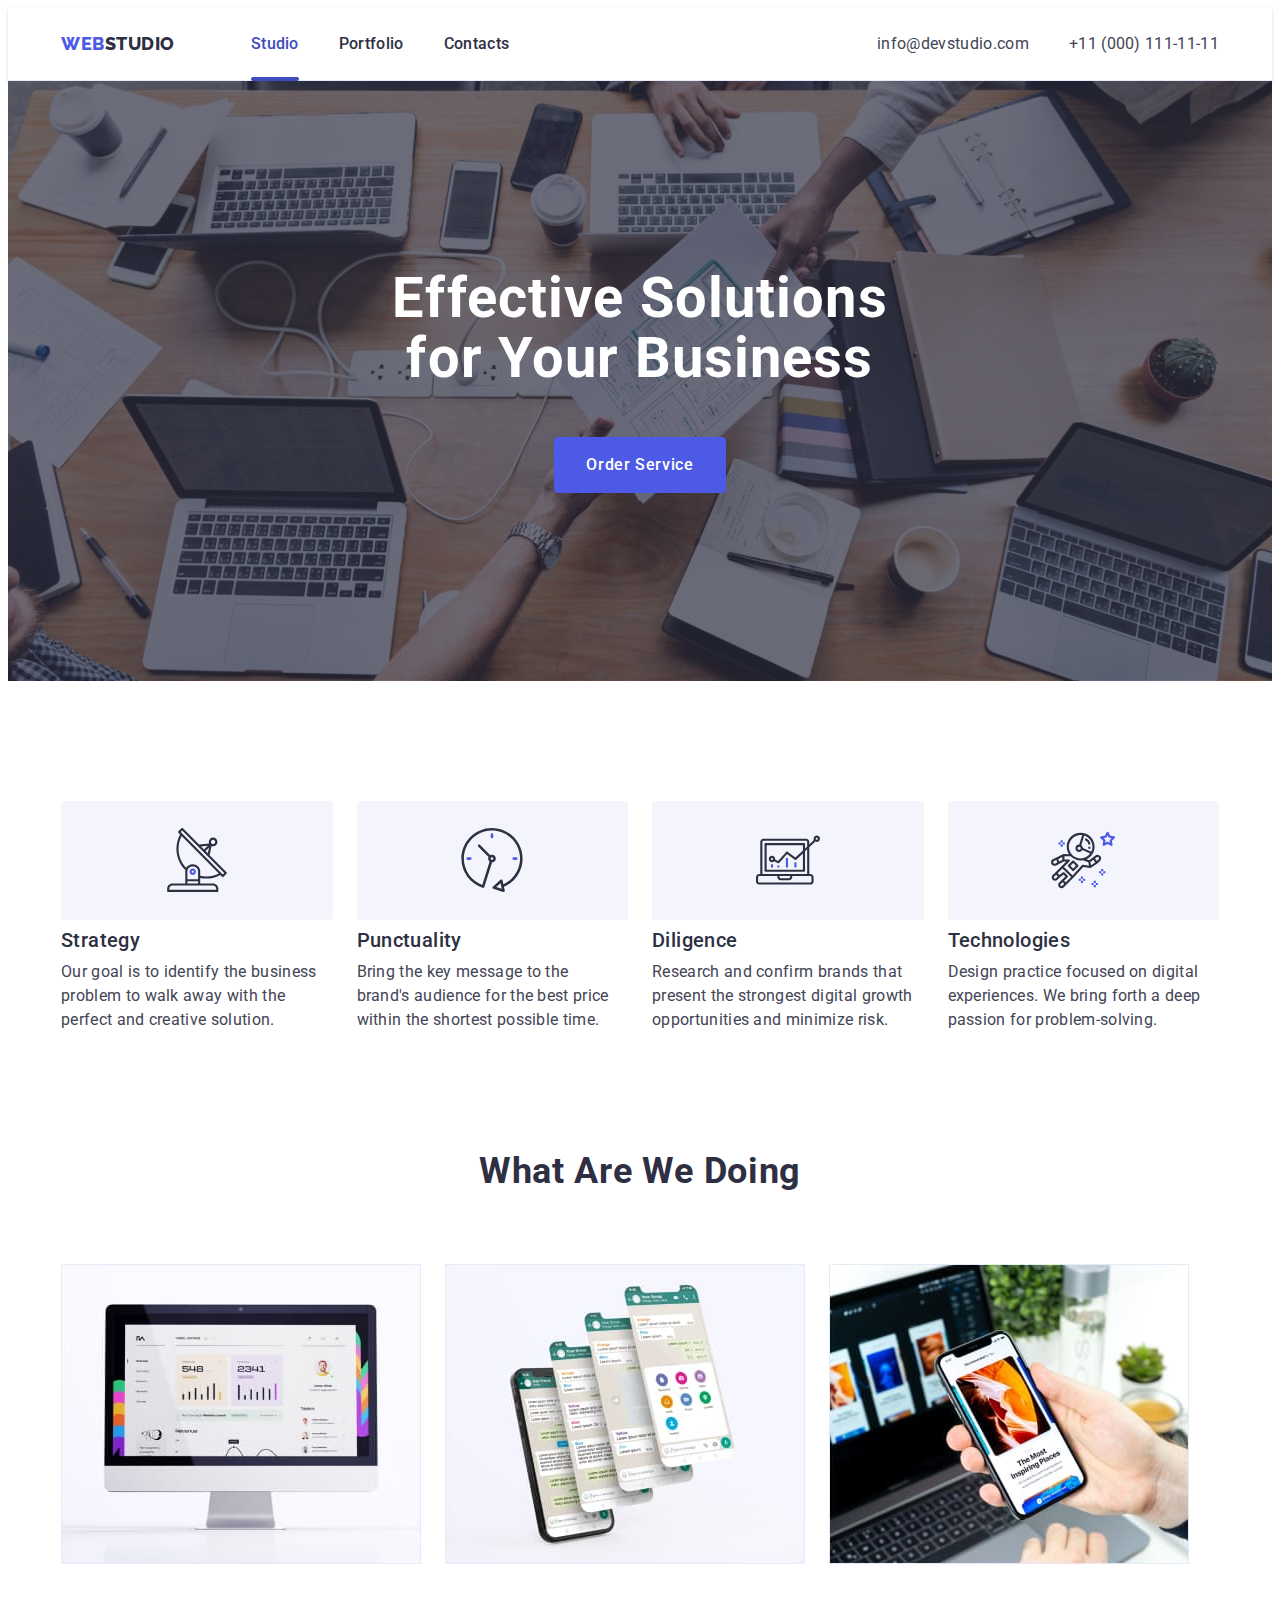
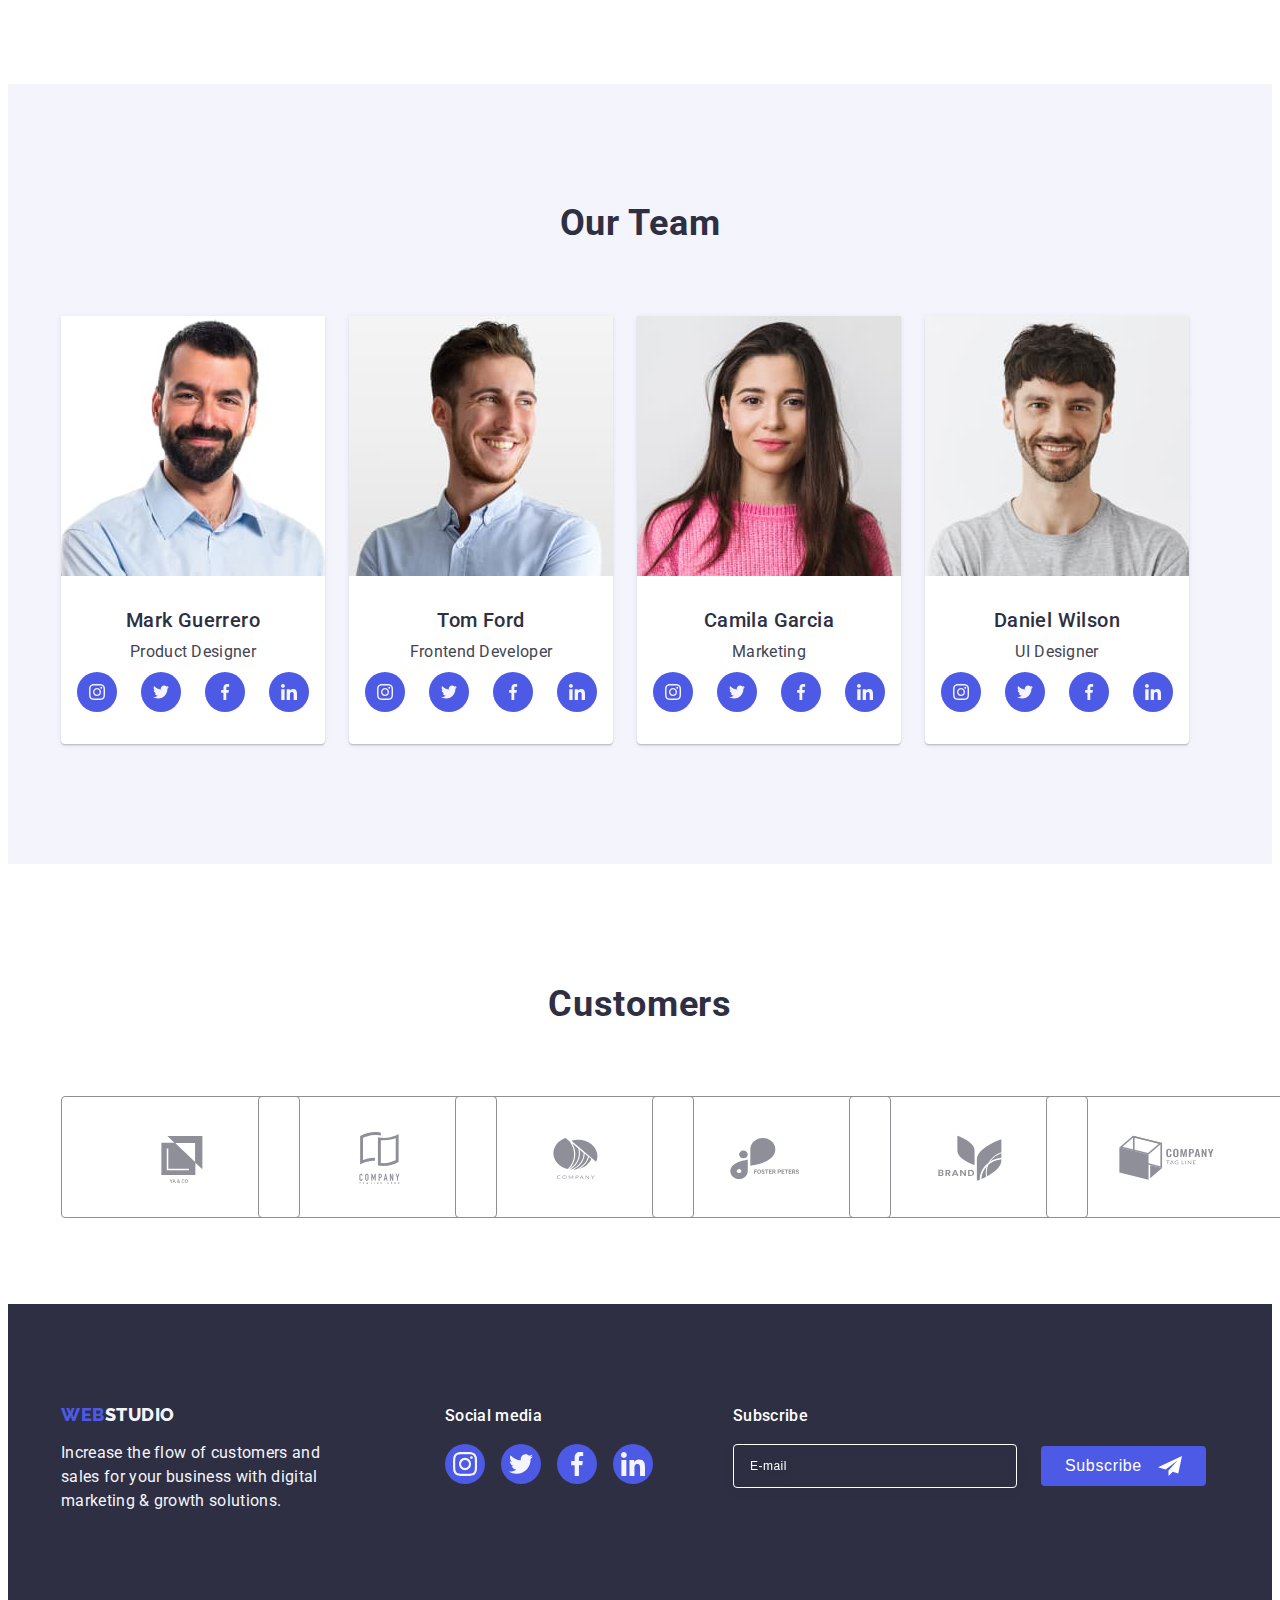
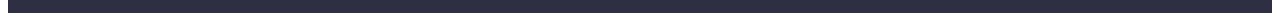
==== index.html @ e41eb172 "Initial commit" ====
<!DOCTYPE html>
<html lang="en">
  <head>
    <meta charset="UTF-8" />
    <meta http-equiv="X-UA-Compatible" content="IE=edge" />
    <meta name="viewport" content="width=device-width, initial-scale=1.0" />
    <title>WebStudio</title>
    <link rel="preconnect" href="https://fonts.googleapis.com" />
    <link rel="preconnect" href="https://fonts.gstatic.com" crossorigin />
    <link
      href="https://fonts.googleapis.com/css2?family=Raleway:wght@800&family=Roboto:wght@400;500;700;900&display=swap"
      rel="stylesheet"
    />
    <link
      rel="stylesheet"
      href="https://cdnjs.cloudflare.com/ajax/libs/modern-normalize/1.0.0/modern-normalize.min.css"
      integrity="sha512-ISS7cAi1PEhQ8jnbJpJZMd29NlhNj4AWYyLOSp2CE/CsHxTCu+r+t0D2yoJudVrd0/8fTVPUVDzY5Tvli75u/g=="
      crossorigin="anonymous"
    />
    <link rel="stylesheet" href="./css/styles.css" />
  </head>
  <body>
    <header class="header">
      <div class="header-nav container">
        <nav class="site-nav">
          <a href="./index.html" class="logo-header link">
            Web<span class="logo-tip">Studio</span>
          </a>
          <ul class="list-nav list">
            <li class="list-item">
              <a class="nav link active-link" href="./index.html">Studio</a>
            </li>
            <li class="list-item">
              <a class="nav link" href="./portfolio.html">Portfolio</a>
            </li>
            <li class="list-item">
              <a class="nav link" href="">Contacts</a>
            </li>
          </ul>
        </nav>
        <address class="address">
          <ul class="address-list list">
            <li class="address-item">
              <a class="address-contact link" href="mailto:info@devstudio.com">
                info@devstudio.com
              </a>
            </li>
            <li class="address-item">
              <a class="address-contact link" href="tel:+110001111111">
                +11 (000) 111-11-11
              </a>
            </li>
          </ul>
        </address>
      </div>
    </header>
    <main>
      <section class="section-main">
        <div class="backdrop is-hidden" data-modal>
          <div class="modal">
            <button type="button" class="modal-close button" data-modal-close>
              <svg class="close-picture" width="8" height="8">
                <use
                  href="./images/symbol-defs.svg#icon-close-black-18dp-2-1"
                ></use>
              </svg>
            </button>
            <p class="modal-title">
              Leave your contacts and we will call you back
            </p>
            <form class="modal-form" action="#">
              <label class="modal-label" for="name">
                <span class="modal-span">Name</span>
              </label>
              <div class="input-wrap">
                <input
                  type="text"
                  name="user-name"
                  id="name"
                  placeholder=""
                  class="modal-input"
                  required
                />
                <svg class="modal-icon" width="18" height="24">
                  <use
                    href="./images/icons.svg.svg#icon-person-black-18dp-1"
                  ></use>
                </svg>
              </div>
              <label class="modal-label" for="user-phone">
                <span class="modal-span">Phone</span>
              </label>
              <div class="input-wrap">
                <input
                  type="tel"
                  name="phone"
                  id="user-phone"
                  placeholder=""
                  class="modal-input"
                  required
                />
                <svg class="modal-icon" width="18" height="24">
                  <use
                    href="./images/icons.svg.svg#icon-phone-black-18dp-1"
                  ></use>
                </svg>
              </div>

              <label class="modal-label" for="user-email">
                <span class="modal-span">Email</span>
              </label>
              <div class="input-wrap">
                <input
                  type="email"
                  name="email"
                  id="user-email"
                  placeholder=""
                  class="modal-input"
                  required
                />
                <svg class="modal-icon" width="18" height="24">
                  <use
                    href="./images/icons.svg.svg#icon-email-black-18dp-1"
                  ></use>
                </svg>
              </div>

              <label class="modal-label" for="user-comment">
                <span class="modal-span">Comment</span>
                <textarea
                  name="comment"
                  id="user-comment"
                  rows="5"
                  placeholder="Text input"
                  class="modal-input-comment"
                ></textarea>
              </label>

              <label class="modal-form-field policy">
                <input
                  type="checkbox"
                  name="user_policy"
                  class="modal-form-check"
                />
                <span>
                  <svg class="modal-form-check-icon">
                    <use href="./images/icons.svg.svg#icon-Vector"></use>
                  </svg>
                </span>
                I accept the terms and conditions of the&nbsp;
                <a href="#">Privacy Policy</a>
              </label>

              <button type="submit" class="send-button">Send</button>
            </form>
          </div>
        </div>
        <div class="overlay">
          <div class="title-container container">
            <h1 class="title">Effective Solutions for Your Business</h1>
            <button class="button-order" type="button" data-modal-open>
              Order Service
            </button>
          </div>
        </div>
      </section>
      <section class="qualities-section">
        <div class="qualities-container container">
          <h2 class="visually-hidden">Our qualities</h2>
          <ul class="list-qualities list">
            <li class="qualities-item">
              <div class="qualities-picture">
                <svg class="qualities-icon" width="64" height="64">
                  <use href="./images/icons.svg.svg#icon-antenna-1"></use>
                </svg>
              </div>
              <h3 class="qualities-title">Strategy</h3>
              <p class="qualities-text">
                Our goal is to identify the business problem to walk away with
                the perfect and creative solution.
              </p>
            </li>
            <li class="qualities-item">
              <div class="qualities-picture">
                <svg class="qualities-icon" width="64" height="64">
                  <use href="./images/icons.svg.svg#icon-clock-1"></use>
                </svg>
              </div>
              <h3 class="qualities-title">Punctuality</h3>
              <p class="qualities-text">
                Bring the key message to the brand's audience for the best price
                within the shortest possible time.
              </p>
            </li>
            <li class="qualities-item">
              <div class="qualities-picture">
                <svg class="qualities-icon" width="64" height="64">
                  <use href="./images/icons.svg.svg#icon-diagram-1"></use>
                </svg>
              </div>
              <h3 class="qualities-title">Diligence</h3>
              <p class="qualities-text">
                Research and confirm brands that present the strongest digital
                growth opportunities and minimize risk.
              </p>
            </li>
            <li class="qualities-item">
              <div class="qualities-picture">
                <svg class="qualities-icon" width="64" height="64">
                  <use href="./images/icons.svg.svg#icon-astronaut-1"></use>
                </svg>
              </div>
              <h3 class="qualities-title">Technologies</h3>
              <p class="qualities-text">
                Design practice focused on digital experiences. We bring forth a
                deep passion for problem-solving.
              </p>
            </li>
          </ul>
        </div>
      </section>

      <section class="activities">
        <div class="activities-container container">
          <h2 class="title-activities">What are we doing</h2>
          <ul class="list-activities list">
            <li class="activities-item">
              <img
                class="picture-activities"
                src="./images/img1.jpg"
                alt="computer screen"
                width="360"
                height="300"
              />
            </li>
            <li class="activities-item">
              <img
                class="picture-activities"
                src="./images/img2.jpg"
                alt="phone screen"
                width="360"
                height="300"
              />
            </li>
            <li class="activities-item">
              <img
                class="picture-activities"
                src="./images/img3.jpg"
                alt="picture on phone and computer"
                width="360"
                height="300"
              />
            </li>
          </ul>
        </div>
      </section>

      <section class="section-team">
        <div class="team-container container">
          <h2 class="title-team">Our Team</h2>
          <ul class="team-list list">
            <li class="team-member">
              <img
                class="team-member-photo"
                src="./images/img.jpg"
                alt="team member photo"
                width="264"
                height="260"
              />
              <h3 class="team-member-name">Mark Guerrero</h3>
              <p class="team-member-profession">Product Designer</p>
              <ul class="social-network-list list">
                <li class="social-network-item">
                  <a class="social-network-link link" href="">
                    <svg class="social-network-icon" width="16" height="16">
                      <use href="./images/icons.svg.svg#icon-instagram-2"></use>
                    </svg>
                  </a>
                </li>
                <li class="social-network-item">
                  <a class="social-network-link link" href="">
                    <svg class="social-network-icon" width="16" height="16">
                      <use href="./images/icons.svg.svg#icon-twitter-1"></use>
                    </svg>
                  </a>
                </li>
                <li class="social-network-item">
                  <a class="social-network-link link" href="">
                    <svg class="social-network-icon" width="16" height="16">
                      <use href="./images/icons.svg.svg#icon-facebook-1"></use>
                    </svg>
                  </a>
                </li>
                <li class="social-network-item">
                  <a class="social-network-link link" href="">
                    <svg class="social-network-icon" width="16" height="16">
                      <use href="./images/icons.svg.svg#icon-linkedin-1"></use>
                    </svg>
                  </a>
                </li>
              </ul>
            </li>
            <li class="team-member">
              <img
                class="team-member-photo"
                src="./images/imgn.jpg"
                alt="team member photo2"
                width="264"
                height="260"
              />
              <h3 class="team-member-name">Tom Ford</h3>
              <p class="team-member-profession">Frontend Developer</p>
              <ul class="social-network-list list">
                <li class="social-network-item">
                  <a class="social-network-link link" href="">
                    <svg class="social-network-icon" width="16" height="16">
                      <use href="./images/icons.svg.svg#icon-instagram-2"></use>
                    </svg>
                  </a>
                </li>
                <li class="social-network-item">
                  <a class="social-network-link link" href="">
                    <svg class="social-network-icon" width="16" height="16">
                      <use href="./images/icons.svg.svg#icon-twitter-1"></use>
                    </svg>
                  </a>
                </li>
                <li class="social-network-item">
                  <a class="social-network-link link" href="">
                    <svg class="social-network-icon" width="16" height="16">
                      <use href="./images/icons.svg.svg#icon-facebook-1"></use>
                    </svg>
                  </a>
                </li>
                <li class="social-network-item">
                  <a class="social-network-link link" href="">
                    <svg class="social-network-icon" width="16" height="16">
                      <use href="./images/icons.svg.svg#icon-linkedin-1"></use>
                    </svg>
                  </a>
                </li>
              </ul>
            </li>
            <li class="team-member">
              <img
                class="team-member-photo"
                src="./images/imgk.jpg"
                alt="team member photo3"
                width="264"
                height="260"
              />
              <h3 class="team-member-name">Camila Garcia</h3>
              <p class="team-member-profession">Marketing</p>
              <ul class="social-network-list list">
                <li class="social-network-item">
                  <a class="social-network-link link" href="">
                    <svg class="social-network-icon" width="16" height="16">
                      <use href="./images/icons.svg.svg#icon-instagram-2"></use>
                    </svg>
                  </a>
                </li>
                <li class="social-network-item">
                  <a class="social-network-link link" href="">
                    <svg class="social-network-icon" width="16" height="16">
                      <use href="./images/icons.svg.svg#icon-twitter-1"></use>
                    </svg>
                  </a>
                </li>
                <li class="social-network-item">
                  <a class="social-network-link link" href="">
                    <svg class="social-network-icon" width="16" height="16">
                      <use href="./images/icons.svg.svg#icon-facebook-1"></use>
                    </svg>
                  </a>
                </li>
                <li class="social-network-item">
                  <a class="social-network-link link" href="">
                    <svg class="social-network-icon" width="16" height="16">
                      <use href="./images/icons.svg.svg#icon-linkedin-1"></use>
                    </svg>
                  </a>
                </li>
              </ul>
            </li>
            <li class="team-member">
              <img
                class="team-member-photo"
                src="./images/imgj.jpg"
                alt="team member photo4"
                width="264"
                height="260"
              />
              <h3 class="team-member-name">Daniel Wilson</h3>
              <p class="team-member-profession">UI Designer</p>
              <ul class="social-network-list list">
                <li class="social-network-item">
                  <a class="social-network-link link" href="">
                    <svg class="social-network-icon" width="16" height="16">
                      <use href="./images/icons.svg.svg#icon-instagram-2"></use>
                    </svg>
                  </a>
                </li>
                <li class="social-network-item">
                  <a class="social-network-link link" href="">
                    <svg class="social-network-icon" width="16" height="16">
                      <use href="./images/icons.svg.svg#icon-twitter-1"></use>
                    </svg>
                  </a>
                </li>
                <li class="social-network-item">
                  <a class="social-network-link link" href="">
                    <svg class="social-network-icon" width="16" height="16">
                      <use href="./images/icons.svg.svg#icon-facebook-1"></use>
                    </svg>
                  </a>
                </li>
                <li class="social-network-item">
                  <a class="social-network-link link" href="">
                    <svg class="social-network-icon" width="16" height="16">
                      <use href="./images/icons.svg.svg#icon-linkedin-1"></use>
                    </svg>
                  </a>
                </li>
              </ul>
            </li>
          </ul>
        </div>
      </section>
      <section class="customers">
        <div class="container">
          <h2 class="title-customers">Customers</h2>
          <ul class="customers-list list">
            <li class="customers-item">
              <a class="customers-link link" href="">
                <svg class="customers-icon" width="104" height="56">
                  <use href="./images/icons.svg.svg#icon-company1"></use>
                </svg>
              </a>
            </li>
            <li class="customers-item">
              <a class="customers-link link" href="">
                <svg class="customers-icon" width="104" height="56">
                  <use href="./images/icons.svg.svg#icon-company2"></use>
                </svg>
              </a>
            </li>
            <li class="customers-item">
              <a class="customers-link link" href="">
                <svg class="customers-icon" width="104" height="56">
                  <use href="./images/icons.svg.svg#icon-company3"></use>
                </svg>
              </a>
            </li>
            <li class="customers-item">
              <a class="customers-link link" href="">
                <svg class="customers-icon" width="104" height="56">
                  <use href="./images/icons.svg.svg#icon-company4"></use>
                </svg>
              </a>
            </li>
            <li class="customers-item">
              <a class="customers-link link" href="">
                <svg class="customers-icon" width="104" height="56">
                  <use href="./images/icons.svg.svg#icon-company5"></use>
                </svg>
              </a>
            </li>
            <li class="customers-item">
              <a class="customers-link link" href="">
                <svg class="customers-icon" width="104" height="56">
                  <use href="./images/icons.svg.svg#icon-company6"></use>
                </svg>
              </a>
            </li>
          </ul>
        </div>
      </section>
    </main>

    <footer class="footer">
      <div class="footer-container container">
        <div class="footer-logo">
          <a href="./index.html" class="logo-mfooter link">
            Web<span class="logo-footer">Studio</span>
          </a>
          <p class="footer-text">
            Increase the flow of customers and sales for your business with
            digital marketing & growth solutions.
          </p>
        </div>
        <div class="soc-net-footer">
          <p class="title-footer">Social media</p>
          <ul class="footer-list list">
            <li class="footer-item">
              <a class="footer-link link" href="">
                <svg class="footer-icon" width="24" height="24">
                  <use href="./images/icons.svg.svg#icon-instagram-2"></use>
                </svg>
              </a>
            </li>
            <li class="footer-item">
              <a class="footer-link link" href="">
                <svg class="footer-icon" width="24" height="24">
                  <use href="./images/icons.svg.svg#icon-twitter-1"></use>
                </svg>
              </a>
            </li>
            <li class="footer-item">
              <a class="footer-link link" href="">
                <svg class="footer-icon" width="24" height="24">
                  <use href="./images/icons.svg.svg#icon-facebook-1"></use>
                </svg>
              </a>
            </li>
            <li class="footer-item">
              <a class="footer-link link" href="">
                <svg class="footer-icon" width="24" height="24">
                  <use href="./images/icons.svg.svg#icon-linkedin-1"></use>
                </svg>
              </a>
            </li>
          </ul>
        </div>

        <div class="subscribe-container">
          <p class="subscribe-title">Subscribe</p>
          <form action="#" class="subscribe-form">
            <input
              aria-label="email"
              id="email"
              type="email"
              name="email"
              placeholder="E-mail"
              class="subscribe-email"
              required
            />
            <button type="submit" class="subscribe-button">
              Subscribe
              <svg class="email-icon-subscribe" width="24" height="24">
                <use href="./images/icons.svg.svg#icon-Frame-3"></use>
              </svg>
            </button>
          </form>
        </div>
      </div>
    </footer>
    <script src="./modal.js"></script>
  </body>
</html>
---- css/styles.css ----
:root {
  --color-body: #434455;
  --brand-color: #ffffff;
  --color-logo: #4d5ae5;
  --color-text: #2e2f42;
  --color-contacts: #434455;
  --color-btn: #f4f4fd;
}
body {
  font-family: "Roboto", sans-serif;
  background-color: var(--brand-color);
  color: var(--color-body);
}

h1,
h2,
h3,
h4,
h5,
h6,
p {
  margin: 0;
}

ul {
  margin: 0;
  padding: 0;
}

.list {
  list-style: none;
}

.link {
  text-decoration: none;
}

.item {
  list-style: none;
  text-decoration: none;
}

img {
  display: block;
  max-width: 100%;
  height: auto;
}

button {
  cursor: pointer;
  border: none;
}

.container {
  max-width: 1158px;
  padding: 0 15px;
  margin: 0 auto;
}

.visually-hidden {
  position: absolute;
  width: 1px;
  height: 1px;
  margin: -1px;
  border: 0;
  padding: 0;

  white-space: nowrap;
  clip-path: inset(100%);
  clip: rect(0 0 0 0);
  overflow: hidden;
}

/* header */

header {
  border-bottom: 1px solid #e7e9fc;
  background: #ffffff;
  box-shadow: 0px 2px 1px rgba(46, 47, 66, 0.08),
    0px 1px 1px rgba(46, 47, 66, 0.16), 0px 1px 6px rgba(46, 47, 66, 0.08);
}

.header-nav {
  display: flex;
  align-items: center;
}
.site-nav {
  display: flex;
}

/* logo */
.logo-header {
  font-family: "Raleway", sans-serif;
  font-style: normal;
  font-weight: 800;
  font-size: 18px;
  line-height: 1.33;
  letter-spacing: 0.03em;
  text-transform: uppercase;
  color: var(--color-logo);
  padding: 24px 0;
  margin-right: 76px;
}

.logo-tip {
  color: var(--color-text);
}

/* navigation */

.list-nav .link {
  font-weight: 500;
  font-size: 16px;
  line-height: 1.5;
  letter-spacing: 0.02em;
}
.list-nav {
  display: flex;
  gap: 40px;
  transition: color 2500ms cubic-bezier(0.4, 0, 0.2, 1);
}

.list-nav .link {
  display: block;
  color: var(--color-text);
  padding-top: 24px;
  padding-bottom: 24px;
  position: relative;
  transition: color 250ms cubic-bezier(0.4, 0, 0.2, 1);
}

.list-nav .active-link {
  color: #404bbf;
}

.active-link::after {
  content: "";
  width: 100%;
  height: 4px;
  background-color: #404bbf;
  display: block;
  position: absolute;
  bottom: -1px;
  border-radius: 2px;
}

/* address */

.address-list {
  display: flex;
  gap: 0 40px;
}

.list-nav .link:hover,
.list-nav .link:focus {
  color: #404bbf;
}

.address-list .link:hover,
.address-list .link:focus {
  color: #404bbf;
}

.address {
  font-style: normal;
  margin-left: auto;
}

.address-contact {
  padding-top: 24px;
  padding-bottom: 24px;
}

.address-list .link {
  display: block;
  line-height: 1.5;
  letter-spacing: 0.02em;
  font-style: normal;
  font-weight: 400;
  font-size: 16px;
  color: var(--color-contacts);
  transition: color 250ms cubic-bezier(0.4, 0, 0.2, 1);
}

/* first section */

.section-main {
  max-width: 1400px;
  background-image: linear-gradient(
      to right,
      rgba(46, 47, 66, 0.7),
      rgba(46, 47, 66, 0.7)
    ),
    url(../images/people-office\ 1.jpg);
  background-size: cover;
  margin: 0 auto;
  background-repeat: no-repeat;
  background-position: center;
  background-color: var(--color-text);
  text-align: center;
  padding-top: 188px;
  padding-bottom: 188px;
}

.section-main .title {
  font-weight: 700;
  font-size: 56px;
  font-family: "Roboto", sans-serif;
  line-height: 1.07;
  text-align: center;
  letter-spacing: 0.02em;
  color: var(--brand-color);
  margin-bottom: 48px;
  width: 496px;
  margin-left: auto;
  margin-right: auto;
}
.button-order {
  background-color: var(--color-logo);
  font-family: "Roboto", sans-serif;
  font-style: normal;
  font-weight: 500;
  font-size: 16px;
  line-height: 1.5;
  letter-spacing: 0.04em;
  color: var(--brand-color);
  cursor: pointer;

  padding: 16px 32px;
  border-radius: 4px;
  transition: background-color 250ms cubic-bezier(0.4, 0, 0.2, 1);
}

.button-order:hover,
.button-order:focus {
  background-color: #404bbf;
}

/* second section */

.qualities-section {
  padding-top: 120px;
  padding-bottom: 120px;
  margin-left: auto;
  margin-right: auto;
}

.list-qualities {
  display: flex;
  justify-content: center;
  column-gap: 24px;
}

.qualities-item {
  color: var(--color-text);
  font-weight: 500;
  font-size: 20px;
  line-height: 1.2;
  flex-basis: calc((100% - 72px) / 4);
}

.qualities-picture {
  height: 119px;
  margin-bottom: 8px;
  background-color: #f4f4fd;
  border-radius: 4px;
  display: flex;
  align-items: center;
  justify-content: center;
}

.qualities-item .qualities-title {
  letter-spacing: 0.02em;
  color: var(--color-text);
  margin-bottom: 8px;
  font-weight: 500;
  font-size: 20px;
  line-height: 1.2;
}

.qualities-item .qualities-text {
  line-height: 1.5;
  font-family: "Roboto";
  font-style: normal;
  font-weight: 400;
  font-size: 16px;
  max-width: 264px;
  letter-spacing: 0.02em;
  color: var(--color-body);
}

/* third section */

.activities {
  padding-bottom: 120px;
}

.activities .title-activities {
  font-weight: 700;
  font-size: 36px;
  line-height: 1.11;
  text-align: center;
  letter-spacing: 0.02em;
  text-transform: capitalize;
  color: var(--color-text);
  margin-bottom: 72px;
}

.list-activities {
  display: flex;
  flex-direction: row;
  gap: 24px;
  align-items: flex-start;
}

/* fourth section */

.team-list {
  display: flex;
  flex-direction: row;
  gap: 24px;
  align-items: flex-start;
  padding: 0;
}

.section-team {
  background-color: #f4f4fd;
  padding-bottom: 120px;
  padding-top: 120px;
}
.section-team .title-team {
  font-size: 36px;
  line-height: 1.11;
  text-align: center;
  letter-spacing: 0.02em;
  text-transform: capitalize;
  color: var(--color-text);
  margin-bottom: 72px;
}

.team-member {
  background-color: #ffffff;
  padding-bottom: 32px;
  border-radius: 0px 0px 4px 4px;
  box-shadow: 0px 1px 6px rgba(46, 47, 66, 0.08),
    0px 1px 1px rgba(46, 47, 66, 0.16), 0px 2px 1px rgba(46, 47, 66, 0.08);
}

.team-member .team-member-name {
  font-weight: 500;
  font-size: 20px;
  line-height: 1.2;
  letter-spacing: 0.02em;
  color: var(--color-text);
  margin-top: 32px;
  text-align: center;
}
.team-member .team-member-profession {
  line-height: 1.5;
  letter-spacing: 0.02em;
  color: var(--color-contacts);
  margin-top: 8px;
  margin-bottom: 8px;
  text-align: center;
}

.social-network-list {
  display: flex;
  justify-content: center;
  gap: 24px;
}

.social-network-item {
  width: 40px;
  height: 40px;
}

.social-network-link {
  width: 100%;
  height: 100%;
  border-radius: 50%;
  background-color: #4d5ae5;
  display: flex;
  align-items: center;
  justify-content: center;
  transition: background-color 250ms cubic-bezier(0.4, 0, 0.2, 1);
}

.social-network-link:hover {
  background: #404bbf;
}

.social-network-link:focus {
  background: #404bbf;
}

.social-network-icon {
  fill: #f4f4fd;
}

/* section customers */

.customers {
  padding-top: 120px;
  padding-bottom: 120px;
}

.title-customers {
  font-family: "Roboto";
  font-style: normal;
  font-weight: 700;
  font-size: 36px;
  line-height: 40px;
  text-align: center;
  letter-spacing: 0.02em;
  text-transform: capitalize;
  color: var(--color-text);
  margin-bottom: 72px;
}

.customers-list {
  display: flex;
  align-items: center;
  justify-content: center;
  gap: 24px;
}

.customers-item {
  width: calc((100% - 120px) / 6);
  height: 88px;
}

.customers-icon {
  fill: #8e8f99;
  display: block;
  transition: fill 250ms cubic-bezier(0.4, 0, 0.2, 1);
}

.customers-link {
  width: 100%;
  height: 100%;
  display: flex;
  justify-content: center;
  align-items: center;
  border: 1px solid #8e8f99;
  border-radius: 4px;
  padding: 16px 32px;
  transition: border-color 250ms cubic-bezier(0.4, 0, 0.2, 1);
}

.customers-link:hover {
  border-color: #404bbf;
}

.customers-link:focus {
  border-color: #404bbf;
}

.customers-link:hover .customers-icon {
  fill: #404bbf;
}

.customers-link:focus .customers-icon {
  fill: #404bbf;
}

/* footer */

.footer-container {
  display: flex;
  justify-content: left;
  align-items: baseline;
}

.footer-logo {
  display: flex;
  flex-direction: column;
  margin-right: 120px;
}

.footer {
  background-color: var(--color-text);
  padding-top: 100px;
  padding-bottom: 100px;
}

.footer-text {
  font-family: "Roboto";
  font-style: normal;
  font-size: 16px;
  font-weight: 400;
  line-height: 1.5;
  letter-spacing: 0.02em;
  max-width: 264px;
  margin-top: 16px;
  color: var(--color-btn);
}

.logo-footer {
  color: #f4f4fd;
}

.logo-mfooter {
  max-width: 44px;
  font-family: "Raleway";
  font-style: normal;
  font-weight: 800;
  font-size: 18px;
  line-height: 21px;
  letter-spacing: 0.03em;
  text-transform: uppercase;
  color: #4d5ae5;
}

.title-footer {
  font-family: "Roboto";
  font-style: normal;
  font-weight: 500;
  font-size: 16px;
  line-height: 24px;
  letter-spacing: 0.02em;
  color: #ffffff;
  margin-bottom: 16px;
  margin-right: auto;
}

.footer-list {
  display: flex;
  justify-content: left;
  gap: 16px;
}

.footer-link {
  width: 100%;
  height: 100%;
  border-radius: 50%;
  background-color: #4d5ae5;
  display: flex;
  align-items: center;
  justify-content: center;
  transition: background-color 250ms cubic-bezier(0.4, 0, 0.2, 1);
}

.footer-link:hover {
  background: #31d0aa;
}

.footer-link:focus {
  background: #31d0aa;
}

.soc-net-footer {
  margin-right: 80px;
}

.footer-item {
  width: 40px;
  height: 40px;
}

.footer-icon {
  fill: #f4f4fd;
}

.subscribe-form {
  display: flex;
  align-items: center;
}

.subscribe-title {
  font-style: normal;
  font-weight: 500;
  font-size: 16px;
  line-height: 1.5;
  letter-spacing: 0.02em;
  color: #ffffff;
  margin-bottom: 16px;
}

.subscribe-email {
  background-color: transparent;
  width: 264px;
  height: 40px;
  padding-left: 16px;
  color: #ffffff;
  border: 1px solid #ffffff;
  filter: drop-shadow(0px 4px 4px rgba(0, 0, 0, 0.15));
  border-radius: 4px;
  margin-right: 24px;
  font-style: normal;
  font-weight: 400;
  font-size: 12px;
  line-height: 24px;
  letter-spacing: 0.04em;
}

.subscribe-button {
  font-style: normal;
  font-weight: 500;
  font-size: 16px;
  line-height: 24px;
  display: flex;
  align-items: center;
  text-align: center;
  letter-spacing: 0.04em;
  color: #ffffff;
  background: #4d5ae5;
  border-radius: 4px;
  padding: 8px 24px;
  border: none;
  box-shadow: none;
  transition-property: background-color;
  transition-duration: 250ms;
  transition-timing-function: cubic-bezier(0.4, 0, 0.2, 1);
}

.subscribe-button:hover,
.subscribe-button:focus {
  background-color: #404bbf;
}

.email-icon-subscribe {
  margin-left: 16px;
}

.subscribe-email::placeholder {
  color: #ffffff;
  font-style: normal;
  font-weight: 400;
  font-size: 12px;
  line-height: 24px;
  letter-spacing: 0.04em;
}

/* portfolio */

.portfolio-section {
  padding-top: 96px;
  padding-bottom: 120px;
}

.button-filt {
  font-family: inherit;
  font-weight: 500;
  font-size: 16px;
  line-height: 1.5;
  letter-spacing: 0.04em;
  color: #4d5ae5;
  background-color: #f4f4fd;
  cursor: pointer;
  border: 1px solid #e7e9fc;
  border-radius: 4px;
  transition: background-color 250ms cubic-bezier(0.4, 0, 0.2, 1),
    color 250ms cubic-bezier(0.4, 0, 0.2, 1),
    box-shadow 250ms cubic-bezier(0.4, 0, 0.2, 1),
    border-radius 250ms cubic-bezier(0.4, 0, 0.2, 1),
    border-color 250ms cubic-bezier(0.4, 0, 0.2, 1);
}

.button-filt:hover,
.button-filt:focus {
  background-color: #404bbf;
  color: #ffffff;
  box-shadow: 0px 3px 1px rgba(0, 0, 0, 0.1), 0px 2px 1px rgba(0, 0, 0, 0.08),
    0px 2px 2px rgba(0, 0, 0, 0.12);
  border-radius: 4px;
  border-color: transparent;
}

.portfolio-item {
  width: calc((100% - 48px) / 3);
}

.picture-link {
  display: block;
  transition: box-shadow 250ms cubic-bezier(0.4, 0, 0.2, 1);
}

.picture-link:hover {
  box-shadow: 0px 1px 6px rgba(46, 47, 66, 0.08),
    0px 1px 1px rgba(46, 47, 66, 0.16), 0px 2px 1px rgba(46, 47, 66, 0.08);
}

.title-portfolio {
  font-weight: 500;
  font-size: 20px;
  line-height: 1.2;
  letter-spacing: 0.02em;
  margin-bottom: 8px;
  color: var(--color-text);
}

.portfolio-text-filter {
  font-size: 16px;
  line-height: 1.5;
  letter-spacing: 0.02em;
  color: var(--color-body);
}

.list-filters {
  display: flex;
  justify-content: center;
  gap: 24px;
  margin-bottom: 72px;
}

.button-filt {
  padding: 12px 24px;
}

.list-portfolio {
  position: relative;
  display: flex;
  flex-wrap: wrap;
  gap: 48px 24px;
}

.portfolio-description {
  border: 1px solid #e7e9fc;
  border-top: none;
  padding: 32px 0;
  padding-left: 16px;
}

.thumb {
  position: relative;
  overflow: hidden;
}

.text-card {
  position: absolute;
  top: 0;
  font-size: 16px;
  line-height: 1.5;
  letter-spacing: 0.02em;
  color: #f4f4fd;
  background-color: #4d5ae5;
  height: 100%;
  width: 100%;
  padding: 40px 32px 0 32px;
  transform: translateY(100%);
  transition: transform 250ms cubic-bezier(0.4, 0, 0.2, 1);
}

.picture-link:hover .text-card,
.picture-link:focus .text-card {
  transform: translateY(0);
}

/* modal */

.backdrop {
  position: fixed;
  top: 0;
  left: 0;
  width: 100%;
  height: 100%;
  background: rgba(46, 47, 66, 0.4);
  opacity: 1;
  transition: opacity 250ms cubic-bezier(0.4, 0, 0.2, 1),
    visibility 250ms cubic-bezier(0.4, 0, 0.2, 1);
}

.backdrop.is-hidden {
  opacity: 0;
  pointer-events: none;
  visibility: hidden;
}

.backdrop.is-hidden .modal {
  transform: translate(-50%, -50%) scale(0.9);
}

.modal {
  position: absolute;
  top: 50%;
  left: 50%;
  min-width: 408px;
  min-height: 576px;
  background: #fcfcfc;
  box-shadow: 0px 1px 1px rgba(0, 0, 0, 0.14), 0px 1px 3px rgba(0, 0, 0, 0.12),
    0px 2px 1px rgba(0, 0, 0, 0.2);
  border-radius: 4px;
  padding-top: 72px;
  padding-right: 24px;
  padding-bottom: 24px;
  padding-left: 24px;
  transform: translate(-50%, -50%) scale(1);
  transition: transform 250ms cubic-bezier(0.4, 0, 0.2, 1);
}

.modal-close {
  position: absolute;
  top: 24px;
  right: 24px;
  display: flex;
  border-radius: 50%;
  border: 1px solid rgba(0, 0, 0, 0.1);
  width: 24px;
  height: 24px;
  background-color: #e7e9fc;
  justify-content: center;
  align-items: center;
  transition: background-color 250ms cubic-bezier(0.4, 0, 0.2, 1),
    fill 250ms cubic-bezier(0.4, 0, 0.2, 1);
}

.close-picture {
  width: 24px;
  height: 24px;
}

.modal-close:hover,
.modal-close:focus {
  background-color: #404bbf;
  fill: #ffffff;
}

.modal-form {
  display: flex;
  flex-direction: column;
}

.modal-title {
  font-style: normal;
  font-weight: 500;
  font-size: 16px;
  line-height: 1.5em;

  margin-bottom: 16px;

  text-align: center;
  letter-spacing: 0.02em;

  color: #2e2f42;
}

.input-wrap {
  position: relative;
}

.modal-input {
  width: 100%;
  height: 40px;
  border: 1px solid rgba(46, 47, 66, 0.4);
  border-radius: 4px;
  /* margin-bottom: 8px; */
  padding-left: 38px;
  outline: transparent;
}

.modal-input-comment {
  display: block;
  width: 100%;
  height: 120px;
  border: 1px solid rgba(46, 47, 66, 0.4);
  border-radius: 4px;
  padding: 8px 16px;
  outline: transparent;
  resize: none;
}

.modal-input-comment::placeholder {
  font-weight: 400;
  font-size: 12px;
  line-height: 1.17;
  letter-spacing: 0.04em;
}

.modal-input:focus {
  border: 1px solid #4d5ae5;
}

.modal-input:focus + .modal-icon {
  fill: #4d5ae5;
}

.modal-span {
  display: flex;
}

.modal-label {
  font-weight: 400;
  font-size: 12px;
  line-height: 14px;
  letter-spacing: 0.04em;
  color: #8e8f99;
  margin-bottom: 4px;
}

.modal-label:not(:first-child) {
  margin-top: 8px;
}

.modal-icon {
  position: absolute;
  top: 8px;
  left: 16px;
  fill: #2e2f42;
}

.modal-form-field.policy {
  margin-top: 16px;
  margin-bottom: 24px;
  font-weight: 400;
  font-size: 12px;
  line-height: 1.33;
  letter-spacing: 0.04em;
  color: #757575;
}
.modal-form-check {
  position: absolute;
  width: 1px;
  height: 1px;
  margin: -1px;
  border: 0;
  padding: 0;
  white-space: nowrap;
  clip-path: inset(100%);
  clip: rect(0 0 0 0);
  overflow: hidden;
}
.modal-form-check + span {
  display: inline-flex;
  justify-content: center;
  align-items: center;
  width: 16px;
  height: 16px;
  margin-right: 8px;
  border: 1.25px solid #2e2f42;
  border-radius: 2px;
  cursor: pointer;
  fill: transparent;
  transition: background-color 250ms cubic-bezier(0.4, 0, 0.2, 1),
    fill 250ms cubic-bezier(0.4, 0, 0.2, 1);
}
.modal-form-check-icon {
  display: inline-block;
  width: 10px;
  height: 8px;
}
.modal-form-check:checked + span {
  border: none;
  background-color: #404bbf;
  fill: #f4f4fd;
}

.send-button {
  background: #4d5ae5;
  box-shadow: 0px 4px 4px rgba(0, 0, 0, 0.15);
  border-radius: 4px;
  padding: 16px 32px;
  width: 169px;
  height: 56px;
  margin-left: auto;
  margin-right: auto;
  color: #ffffff;
  transition: background-color 250ms cubic-bezier(0.4, 0, 0.2, 1);
}

.send-button:hover,
.send-button:focus {
  background-color: #404bbf;
}
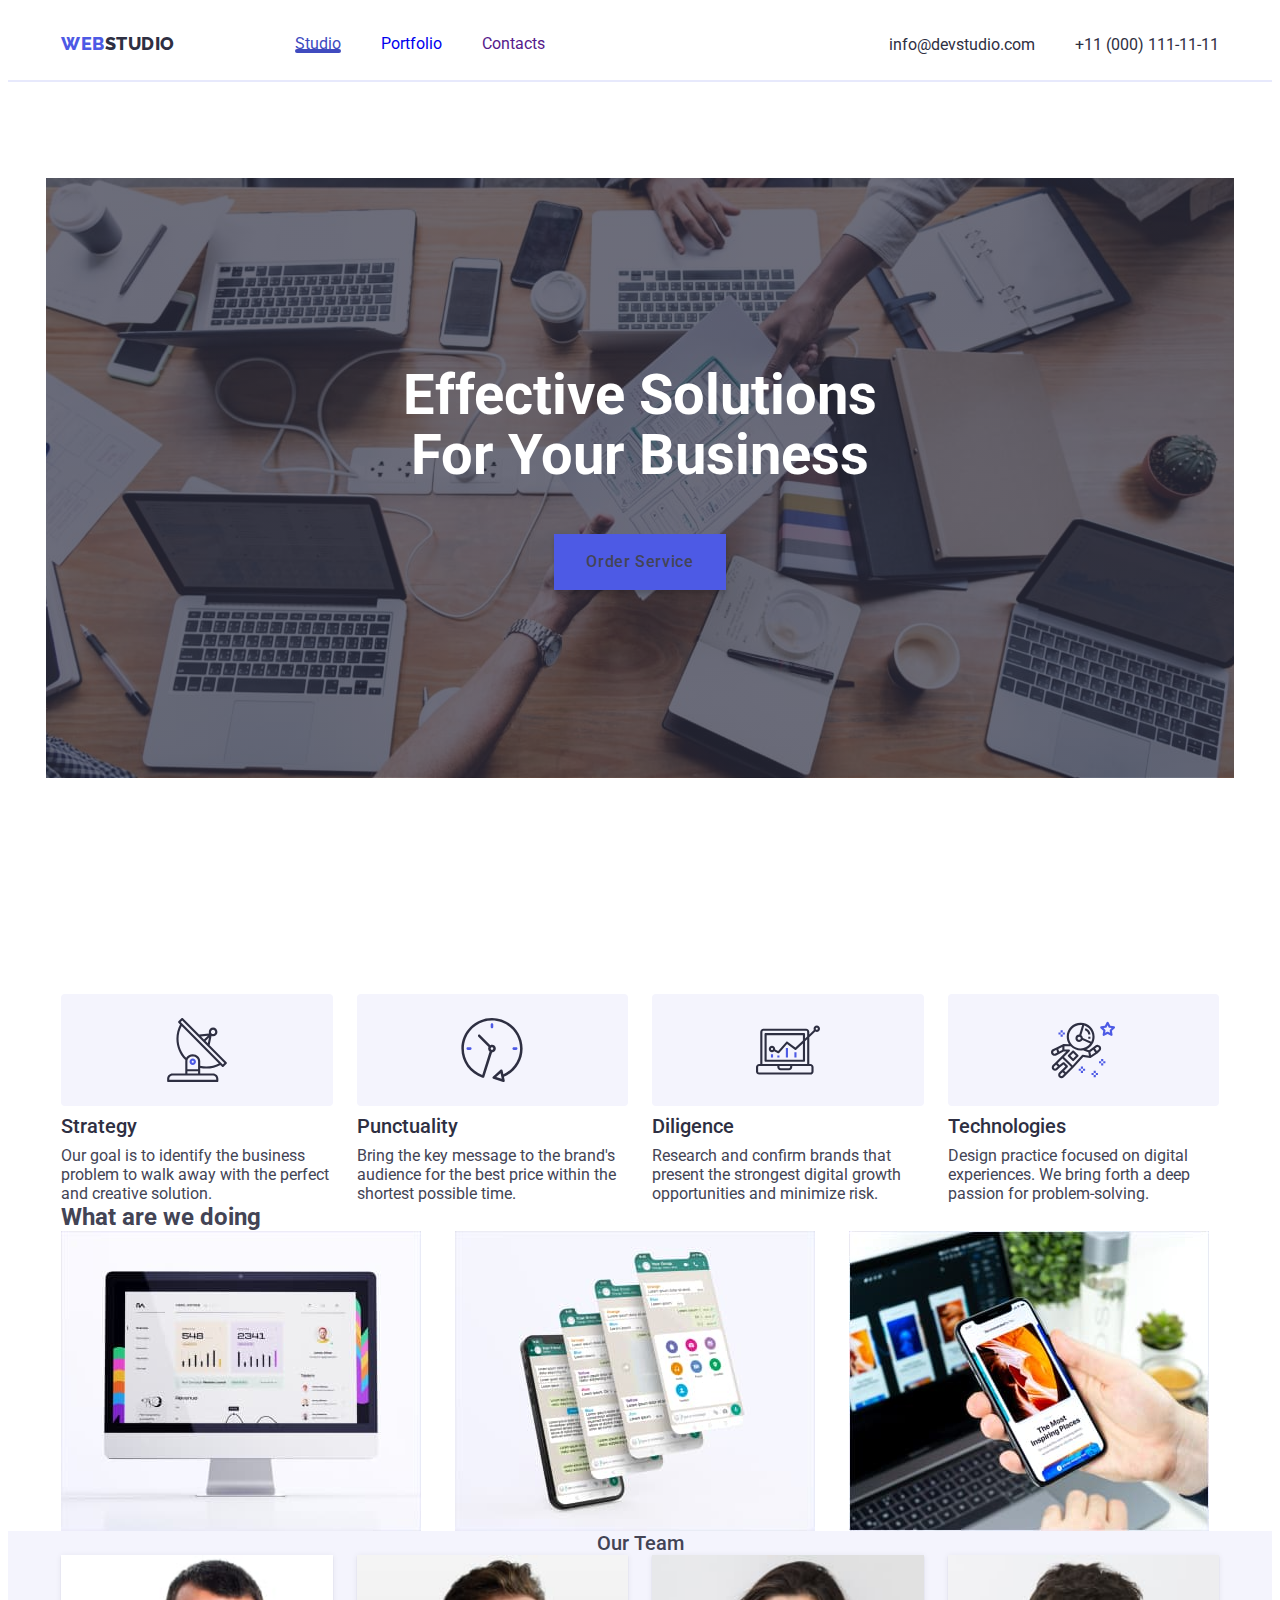
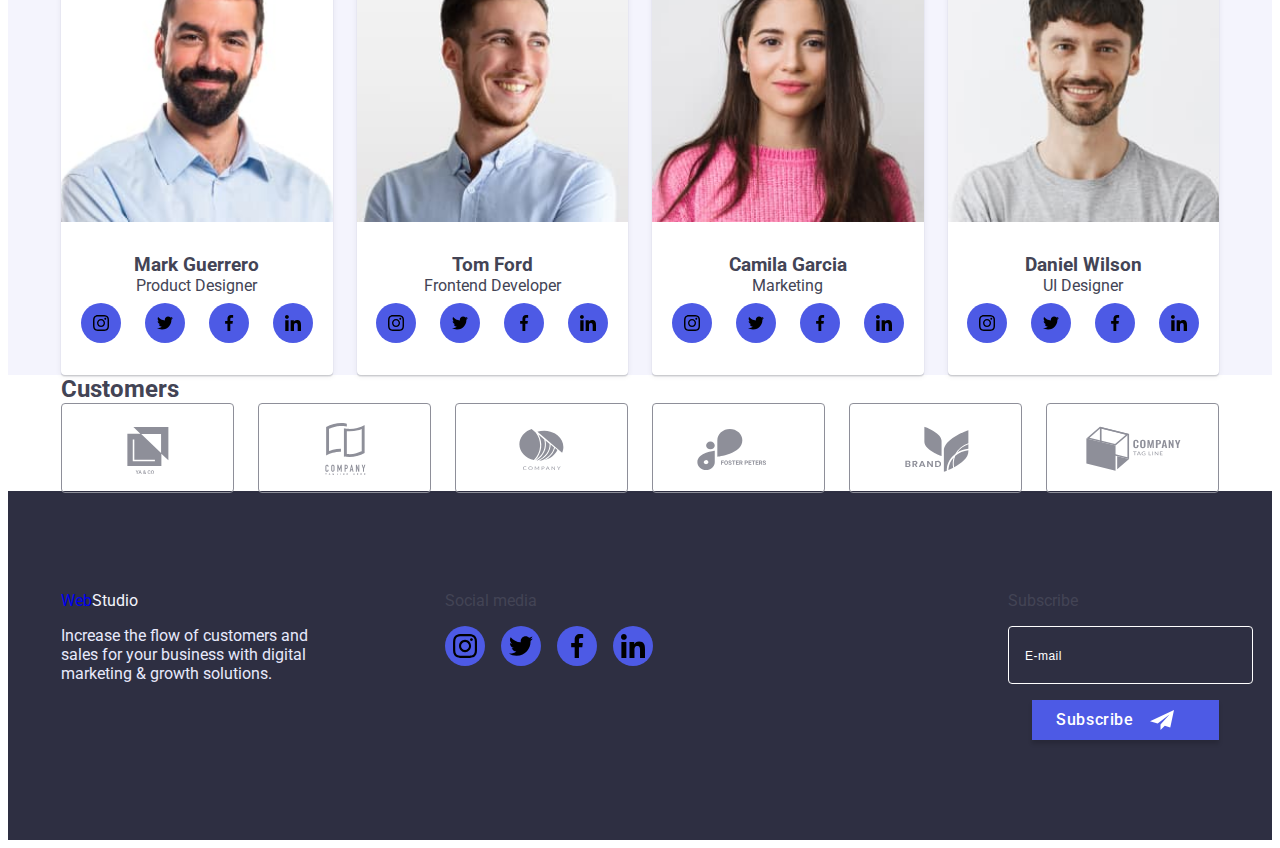
==== commit a6ae7c0a: "commit-hw7" ====
--- a/index.html
+++ b/index.html
@@ -37,7 +37,13 @@
               <a class="nav link" href="">Contacts</a>
             </li>
           </ul>
+          <button type="button" class="mobile-button-open">
+            <svg class="icon" width="32" height="22">
+              <use href="./images/icons.svg.svg#icon-burger"></use>
+            </svg>
+          </button>
         </nav>
+
         <address class="address">
           <ul class="address-list list">
             <li class="address-item">
@@ -52,6 +58,73 @@
             </li>
           </ul>
         </address>
+      </div>
+      <!-- Mobile Menu -->
+      <div class="mobile-menu">
+        <div class="container mobile-menu-container">
+          <button type="button" class="mobile-button-close">
+            <svg class="icon" width="8" height="8">
+              <use
+                href="./images/icons.svg.svg#icon-close-black-18dp-2-1"
+              ></use>
+            </svg>
+          </button>
+          <div class="mobile-menu-wrap">
+            <ul class="mobile-nav list">
+              <li class="item">
+                <a href="./index.html" class="link current-page">Studio</a>
+              </li>
+              <li class="item">
+                <a href="./portfolio.html" class="link">Portfolio</a>
+              </li>
+              <li class="item"><a href="" class="link">Contacts</a></li>
+            </ul>
+            <div class="mobile-menu-bottom-wrap">
+              <ul class="mobile-contacts list">
+                <li class="item">
+                  <a href="tel:+110001111111" class="link tel"
+                    >+11 (000) 111-11-11</a
+                  >
+                </li>
+                <li class="item">
+                  <a href="mailto:info@devstudio.com" class="link email"
+                    >info@devstudio.com</a
+                  >
+                </li>
+              </ul>
+              <ul class="social-buttons-mobile-list list">
+                <li class="social-buttons-mobile-item">
+                  <a class="social-buttons-mobile link" href=""
+                    ><svg class="icon" width="24" height="24">
+                      <use href="./images/icons.svg.svg#icon-instagram-2"></use>
+                    </svg>
+                  </a>
+                </li>
+                <li class="social-buttons-mobile-item">
+                  <a class="social-buttons-mobile link" href=""
+                    ><svg class="icon" width="24" height="24">
+                      <use href="./images/icons.svg.svg#icon-twitter-1"></use>
+                    </svg>
+                  </a>
+                </li>
+                <li class="social-buttons-mobile-item">
+                  <a class="social-buttons-mobile link" href=""
+                    ><svg class="icon" width="24" height="24">
+                      <use href="./images/icons.svg.svg#icon-facebook-1"></use>
+                    </svg>
+                  </a>
+                </li>
+                <li class="social-buttons-mobile-item">
+                  <a class="social-buttons-mobile link" href=""
+                    ><svg class="icon" width="24" height="24">
+                      <use href="./images/icons.svg.svg#icon-linkedin-1"></use>
+                    </svg>
+                  </a>
+                </li>
+              </ul>
+            </div>
+          </div>
+        </div>
       </div>
     </header>
     <main>
@@ -164,7 +237,7 @@
           </div>
         </div>
       </section>
-      <section class="qualities-section">
+      <section class="qualities-section nopadding-btm">
         <div class="qualities-container container">
           <h2 class="visually-hidden">Our qualities</h2>
           <ul class="list-qualities list">
@@ -227,6 +300,7 @@
             <li class="activities-item">
               <img
                 class="picture-activities"
+                srcset="./images/img1-2x.jpg 2x"
                 src="./images/img1.jpg"
                 alt="computer screen"
                 width="360"
@@ -236,6 +310,7 @@
             <li class="activities-item">
               <img
                 class="picture-activities"
+                srcset="./images/img 2-2x.jpg 2x"
                 src="./images/img2.jpg"
                 alt="phone screen"
                 width="360"
@@ -245,6 +320,7 @@
             <li class="activities-item">
               <img
                 class="picture-activities"
+                srcset="./images/img 3-2x.jpg 2x"
                 src="./images/img3.jpg"
                 alt="picture on phone and computer"
                 width="360"
@@ -262,134 +338,163 @@
             <li class="team-member">
               <img
                 class="team-member-photo"
+                srcset="./images/img-2x.jpg 2x"
                 src="./images/img.jpg"
                 alt="team member photo"
                 width="264"
                 height="260"
               />
-              <h3 class="team-member-name">Mark Guerrero</h3>
-              <p class="team-member-profession">Product Designer</p>
-              <ul class="social-network-list list">
-                <li class="social-network-item">
-                  <a class="social-network-link link" href="">
-                    <svg class="social-network-icon" width="16" height="16">
-                      <use href="./images/icons.svg.svg#icon-instagram-2"></use>
-                    </svg>
-                  </a>
-                </li>
-                <li class="social-network-item">
-                  <a class="social-network-link link" href="">
-                    <svg class="social-network-icon" width="16" height="16">
-                      <use href="./images/icons.svg.svg#icon-twitter-1"></use>
-                    </svg>
-                  </a>
-                </li>
-                <li class="social-network-item">
-                  <a class="social-network-link link" href="">
-                    <svg class="social-network-icon" width="16" height="16">
-                      <use href="./images/icons.svg.svg#icon-facebook-1"></use>
-                    </svg>
-                  </a>
-                </li>
-                <li class="social-network-item">
-                  <a class="social-network-link link" href="">
-                    <svg class="social-network-icon" width="16" height="16">
-                      <use href="./images/icons.svg.svg#icon-linkedin-1"></use>
-                    </svg>
-                  </a>
-                </li>
-              </ul>
+              <div class="card-caption">
+                <h3 class="team-member-name">Mark Guerrero</h3>
+                <p class="team-member-profession">Product Designer</p>
+                <ul class="social-network-list list">
+                  <li class="social-network-item">
+                    <a class="social-network-link link" href="">
+                      <svg class="social-network-icon" width="16" height="16">
+                        <use
+                          href="./images/icons.svg.svg#icon-instagram-2"
+                        ></use>
+                      </svg>
+                    </a>
+                  </li>
+                  <li class="social-network-item">
+                    <a class="social-network-link link" href="">
+                      <svg class="social-network-icon" width="16" height="16">
+                        <use href="./images/icons.svg.svg#icon-twitter-1"></use>
+                      </svg>
+                    </a>
+                  </li>
+                  <li class="social-network-item">
+                    <a class="social-network-link link" href="">
+                      <svg class="social-network-icon" width="16" height="16">
+                        <use
+                          href="./images/icons.svg.svg#icon-facebook-1"
+                        ></use>
+                      </svg>
+                    </a>
+                  </li>
+                  <li class="social-network-item">
+                    <a class="social-network-link link" href="">
+                      <svg class="social-network-icon" width="16" height="16">
+                        <use
+                          href="./images/icons.svg.svg#icon-linkedin-1"
+                        ></use>
+                      </svg>
+                    </a>
+                  </li>
+                </ul>
+              </div>
             </li>
             <li class="team-member">
               <img
                 class="team-member-photo"
+                srcset="./images/imgn-2x.jpg 2x"
                 src="./images/imgn.jpg"
                 alt="team member photo2"
                 width="264"
                 height="260"
               />
-              <h3 class="team-member-name">Tom Ford</h3>
-              <p class="team-member-profession">Frontend Developer</p>
-              <ul class="social-network-list list">
-                <li class="social-network-item">
-                  <a class="social-network-link link" href="">
-                    <svg class="social-network-icon" width="16" height="16">
-                      <use href="./images/icons.svg.svg#icon-instagram-2"></use>
-                    </svg>
-                  </a>
-                </li>
-                <li class="social-network-item">
-                  <a class="social-network-link link" href="">
-                    <svg class="social-network-icon" width="16" height="16">
-                      <use href="./images/icons.svg.svg#icon-twitter-1"></use>
-                    </svg>
-                  </a>
-                </li>
-                <li class="social-network-item">
-                  <a class="social-network-link link" href="">
-                    <svg class="social-network-icon" width="16" height="16">
-                      <use href="./images/icons.svg.svg#icon-facebook-1"></use>
-                    </svg>
-                  </a>
-                </li>
-                <li class="social-network-item">
-                  <a class="social-network-link link" href="">
-                    <svg class="social-network-icon" width="16" height="16">
-                      <use href="./images/icons.svg.svg#icon-linkedin-1"></use>
-                    </svg>
-                  </a>
-                </li>
-              </ul>
+              <div class="card-caption">
+                <h3 class="team-member-name">Tom Ford</h3>
+                <p class="team-member-profession">Frontend Developer</p>
+                <ul class="social-network-list list">
+                  <li class="social-network-item">
+                    <a class="social-network-link link" href="">
+                      <svg class="social-network-icon" width="16" height="16">
+                        <use
+                          href="./images/icons.svg.svg#icon-instagram-2"
+                        ></use>
+                      </svg>
+                    </a>
+                  </li>
+                  <li class="social-network-item">
+                    <a class="social-network-link link" href="">
+                      <svg class="social-network-icon" width="16" height="16">
+                        <use href="./images/icons.svg.svg#icon-twitter-1"></use>
+                      </svg>
+                    </a>
+                  </li>
+                  <li class="social-network-item">
+                    <a class="social-network-link link" href="">
+                      <svg class="social-network-icon" width="16" height="16">
+                        <use
+                          href="./images/icons.svg.svg#icon-facebook-1"
+                        ></use>
+                      </svg>
+                    </a>
+                  </li>
+                  <li class="social-network-item">
+                    <a class="social-network-link link" href="">
+                      <svg class="social-network-icon" width="16" height="16">
+                        <use
+                          href="./images/icons.svg.svg#icon-linkedin-1"
+                        ></use>
+                      </svg>
+                    </a>
+                  </li>
+                </ul>
+              </div>
             </li>
             <li class="team-member">
               <img
                 class="team-member-photo"
+                srcset="./images/imgk-2x.jpg 2x"
                 src="./images/imgk.jpg"
                 alt="team member photo3"
                 width="264"
                 height="260"
               />
-              <h3 class="team-member-name">Camila Garcia</h3>
-              <p class="team-member-profession">Marketing</p>
-              <ul class="social-network-list list">
-                <li class="social-network-item">
-                  <a class="social-network-link link" href="">
-                    <svg class="social-network-icon" width="16" height="16">
-                      <use href="./images/icons.svg.svg#icon-instagram-2"></use>
-                    </svg>
-                  </a>
-                </li>
-                <li class="social-network-item">
-                  <a class="social-network-link link" href="">
-                    <svg class="social-network-icon" width="16" height="16">
-                      <use href="./images/icons.svg.svg#icon-twitter-1"></use>
-                    </svg>
-                  </a>
-                </li>
-                <li class="social-network-item">
-                  <a class="social-network-link link" href="">
-                    <svg class="social-network-icon" width="16" height="16">
-                      <use href="./images/icons.svg.svg#icon-facebook-1"></use>
-                    </svg>
-                  </a>
-                </li>
-                <li class="social-network-item">
-                  <a class="social-network-link link" href="">
-                    <svg class="social-network-icon" width="16" height="16">
-                      <use href="./images/icons.svg.svg#icon-linkedin-1"></use>
-                    </svg>
-                  </a>
-                </li>
-              </ul>
+              <div class="card-caption">
+                <h3 class="team-member-name">Camila Garcia</h3>
+                <p class="team-member-profession">Marketing</p>
+                <ul class="social-network-list list">
+                  <li class="social-network-item">
+                    <a class="social-network-link link" href="">
+                      <svg class="social-network-icon" width="16" height="16">
+                        <use
+                          href="./images/icons.svg.svg#icon-instagram-2"
+                        ></use>
+                      </svg>
+                    </a>
+                  </li>
+                  <li class="social-network-item">
+                    <a class="social-network-link link" href="">
+                      <svg class="social-network-icon" width="16" height="16">
+                        <use href="./images/icons.svg.svg#icon-twitter-1"></use>
+                      </svg>
+                    </a>
+                  </li>
+                  <li class="social-network-item">
+                    <a class="social-network-link link" href="">
+                      <svg class="social-network-icon" width="16" height="16">
+                        <use
+                          href="./images/icons.svg.svg#icon-facebook-1"
+                        ></use>
+                      </svg>
+                    </a>
+                  </li>
+                  <li class="social-network-item">
+                    <a class="social-network-link link" href="">
+                      <svg class="social-network-icon" width="16" height="16">
+                        <use
+                          href="./images/icons.svg.svg#icon-linkedin-1"
+                        ></use>
+                      </svg>
+                    </a>
+                  </li>
+                </ul>
+              </div>
             </li>
             <li class="team-member">
               <img
                 class="team-member-photo"
+                srcset="./images/imgj-2x.jpg 2x"
                 src="./images/imgj.jpg"
                 alt="team member photo4"
                 width="264"
                 height="260"
               />
+              <div class="card-caption">
               <h3 class="team-member-name">Daniel Wilson</h3>
               <p class="team-member-profession">UI Designer</p>
               <ul class="social-network-list list">
@@ -424,6 +529,7 @@
               </ul>
             </li>
           </ul>
+          </div>
         </div>
       </section>
       <section class="customers">
@@ -545,5 +651,6 @@
       </div>
     </footer>
     <script src="./modal.js"></script>
+    <script src="./mobile-menu.js"></script>
   </body>
 </html>
--- a/css/styles.css
+++ b/css/styles.css
@@ -71,69 +71,1198 @@
   overflow: hidden;
 }
 
-/* header */
-
-header {
-  border-bottom: 1px solid #e7e9fc;
-  background: #ffffff;
-  box-shadow: 0px 2px 1px rgba(46, 47, 66, 0.08),
-    0px 1px 1px rgba(46, 47, 66, 0.16), 0px 1px 6px rgba(46, 47, 66, 0.08);
-}
-
-.header-nav {
-  display: flex;
-  align-items: center;
-}
-.site-nav {
-  display: flex;
-}
-
-/* logo */
+/* Mobile adaptive container ===================================================*/
+@media screen and (min-width: 480px) {
+  .container {
+    width: calc(398px + 2*15px);
+    margin-left: auto;
+    margin-right: auto;
+  }
+}
+
+.title {
+  margin-bottom: 72px;
+  font-weight: 700;
+  font-size: 36px;
+  line-height: 1.11;
+
+  text-transform: capitalize;
+  color:#2e2f42;
+  text-align: center;
+}
+
+/* Mobile - Header Section ------------------------------------------------------*/
+.header {
+  padding-top: 24px;
+  padding-bottom: 22px;
+
+  border-bottom: 2px solid #e7e9fc;
+}
+
+/* Logo */
 .logo-header {
-  font-family: "Raleway", sans-serif;
-  font-style: normal;
+  font-family: "Raleway";
   font-weight: 800;
   font-size: 18px;
   line-height: 1.33;
   letter-spacing: 0.03em;
   text-transform: uppercase;
-  color: var(--color-logo);
+  color: #4d5ae5;
+}
+
+.logo-tip {
+  color: #2e2f42;
+}
+
+/* Mobile navigation styling ============================================================= */
+@media screen and (max-width: 767px) {
+
+  .site-nav,
+  .address {
+    display: none;
+  }
+
+  .mobile-button-open {
+    line-height: 0;
+    margin: 0;
+    padding: 0;
+    border: none;
+    background-color: transparent;
+  }
+}
+
+  /* Mobile Menu */
+  .mobile-menu {
+    position: fixed;
+    top: 0;
+    left: 0;
+    z-index: 100;
+
+    width: 100%;
+    height: 100%;
+    background-color: #ffffff;
+
+    transform: translateX(100%);
+    transition: transform 250ms cubic-bezier(0.4, 0, 0.2, 1);
+  }
+
+  .mobile-menu.is-open {
+    transform: translateX(0);
+  }
+
+  .mobile-menu-container {
+    position: relative;
+    height: 100%;
+
+    padding: 80px 35px 40px 40px;
+  }
+
+  .mobile-button-close {
+    position: absolute;
+    top: 24px;
+    right: 24px;
+
+    width: 24px;
+    height: 24px;
+
+    border-radius: 50%;
+    border: 1px solid rgba(0, 0, 0, 0.1);
+    background-color: #e7e9fc;
+    cursor: pointer;
+    transition: background-color 250ms cubic-bezier(0.4, 0, 0.2, 1),
+      fill 250ms cubic-bezier(0.4, 0, 0.2, 1);
+  }
+
+  .mobile-button-close>.icon {
+    position: absolute;
+    top: 50%;
+    left: 50%;
+    transform: translate(-50%, -50%);
+  }
+
+  .mobile-button-close:is(:hover, :focus) {
+    background-color: #404bbf;
+    fill: #ffffff;
+  }
+
+  /* Mobile Menu Navigation */
+  .mobile-nav .link {
+    display: block;
+    margin-bottom: 40px;
+
+    font-weight: 700;
+    font-size: 36px;
+    line-height: 1.11;
+    color: #2e2f42;
+  }
+
+  .mobile-nav .current-page {
+    color: #404bbf;
+  }
+
+  .mobile-menu-wrap {
+    display: flex;
+    flex-direction: column;
+    height: 100%;
+    margin-left: auto;
+    margin-right: auto;
+  }
+
+  .mobile-nav {
+    flex-grow: 1;
+  }
+
+
+  .mobile-contacts {
+    margin-bottom: 48px;
+  }
+
+  .mobile-contacts .tel {
+    display: block;
+    margin-bottom: 40px;
+    font-weight: 700;
+    font-size: 36px;
+    line-height: 1.11;
+    color: #4d5ae5;
+  }
+
+  .mobile-contacts .email {
+    margin-bottom: 40px;
+    font-weight: 500;
+    font-size: 20px;
+    line-height: 1.11;
+    color: #434455;
+  }
+
+  /* Mobile Menu Social Buttons */
+  .social-buttons-mobile-list.list {
+    display: flex;
+    justify-content: space-between;
+    flex-wrap: wrap;
+    gap: 24px;
+    max-width: 328px;
+  }
+
+  .social-buttons-mobile-item {
+    width: 40px;
+    height: 40px;
+  }
+
+  .social-buttons-mobile {
+    width: 100%;
+    height: 100%;
+
+    display: flex;
+    justify-content: center;
+    align-items: center;
+
+    background-color: #4d5ae5;
+    border-radius: 50%;
+
+    transition: background-color 250ms cubic-bezier(0.4, 0, 0.2, 1);
+  }
+
+  .social-buttons-mobile:is(:hover, :focus) {
+    background-color: #31d0aa;
+  }
+
+.nav-flex {
+  display: flex;
+  align-items: center;
+  justify-content: space-between;
+}
+
+/* Mobile - Hero Section --------------------------------------------------------*/
+.title {
+  margin-bottom: 72px;
+  max-width: 320px;
+  margin-left: auto;
+  margin-right: auto;
+
+  font-weight: 700;
+  font-size: 36px;
+  line-height: 1.11;
+  color: #ffffff;
+}
+
+.title-container {
+  max-width: 428px;
+  margin-left: auto;
+  margin-right: auto;
+
+  padding-top: 112px;
+  padding-bottom: 112px;
+
+  background-image: linear-gradient(rgba(46, 47, 66, 0.7),
+      rgba(46, 47, 66, 0.7)),
+    url(../images/people-office\ 1-mobile.jpg);
+  background-color: #2e2f42;
+  background-position: center;
+  background-repeat: no-repeat;
+  background-size: cover;
+  text-align: center;
+}
+
+@media (min-device-pixel-ratio: 2),
+(min-resolution: 192dpi),
+(min-resolution: 2dppx) {
+  .hero-section {
+    background-image: linear-gradient(rgba(46, 47, 66, 0.7),
+        rgba(46, 47, 66, 0.7)),
+      url(../images/people-office\ 1-mobile-2x.jpg);
+  }
+}
+
+.button {
+  border-radius: 4px;
+  cursor: pointer;
+}
+
+.button-order {
+  border: 0;
+  padding: 16px 32px;
+  font-family: inherit;
+  font-weight: 500;
+  font-size: 16px;
+  line-height: 1.5;
+  letter-spacing: 0.04em;
+
+  color: var(--white-color);
+  background-color: #4d5ae5;
+  box-shadow: 0px 4px 4px rgba(0, 0, 0, 0.15);
+
+  transition: background-color 250ms cubic-bezier(0.4, 0, 0.2, 1);
+}
+
+.button-order:hover,
+.button-order:focus {
+  background-color: #404bbf;
+}
+
+/* Mobile Main Section --------------------------------------------------------  */
+.section-main {
+  padding-top: 96px;
+  padding-bottom: 96px;
+
+}
+
+/* Mobile Section 1 ---------------------------------------------------------*/
+.list-qualities {
+  display: flex;
+  flex-wrap: wrap;
+  row-gap: 72px;
+}
+
+.qualities-picture {
+  display: none;
+}
+
+.qualities-title {
+  margin-bottom: 8px;
+
+  text-align: center;
+
+  font-weight: 700;
+  font-size: 36px;
+  line-height: 1.11;
+
+  color: #2e2f42;
+}
+
+.qualities-text {
+  font-weight: 500;
+}
+
+/* Mobile - Section 2 ----------------------------------------------------------*/
+@media screen and (max-width: 1199px) {
+  .activities {
+    display: none;
+  }
+}
+
+/* Mobile - Section 3 ----------------------------------------------------------*/
+.section-team {
+  background-color: #f4f4fd;
+  text-align: center;
+  justify-content: flex-end;
+}
+
+@media screen and (max-width: 767px) {
+  .section-team>.container {
+    padding-left: 82px;
+    padding-right: 82px;
+  }
+}
+
+.team-list {
+  display: flex;
+  flex-wrap: wrap;
+  column-gap: 24px;
+  row-gap: 72px;
+
+}
+
+.team-list>.team-member{
+  background-color: #ffffff;
+  box-shadow: 0px 1px 6px rgba(46, 47, 66, 0.08),
+    0px 1px 1px rgba(46, 47, 66, 0.16), 0px 2px 1px rgba(46, 47, 66, 0.08);
+  border-radius: 0px 0px 4px 4px;
+  overflow: hidden;
+ 
+}
+
+.section-team img {
+  width: 100%;
+}
+
+.section-team .title-team {
+  font-weight: 500;
+  font-size: 20px;
+  line-height: 1.2;
+}
+
+.card-caption {
+  padding-top: 32px;
+  padding-bottom: 32px;
+}
+
+.card-caption>p {
+  margin-bottom: 8px;
+}
+
+.social-network-item {
+  width: 40px;
+  height: 40px;
+}
+
+.social-network-link {
+  display: flex;
+  justify-content: center;
+  align-items: center;
+
+  width: 100%;
+  height: 100%;
+
+  background-color: #4d5ae5;
+  border-radius: 50%;
+
+  transition: background-color 250ms cubic-bezier(0.4, 0, 0.2, 1);
+}
+
+.social-network-link:is(:hover, :focus) {
+  background-color: #404bbf;
+}
+
+.social-network-list {
+  display: flex;
+  flex-wrap: wrap;
+  gap: 24px;
+  justify-content: center;
+}
+
+.social-network-item .social-network-icon {
+  display: block;
+}
+
+/* Mobile - Section 4 -----------------------------------------------------*/
+
+.customers-list.list {
+  display: flex;
+  flex-wrap: wrap;
+  column-gap: 16px;
+  row-gap: 72px;
+}
+
+.customers-item {
+  height: 88px;
+  flex-basis: calc((100% - 16px) / 2);
+}
+
+.customers-link {
+  display: flex;
+  justify-content: center;
+  align-items: center;
+
+  height: 100%;
+
+  border: 1px solid #8e8f99;
+  border-radius: 4px;
+  fill: #8e8f99;
+
+  transition: fill 250ms cubic-bezier(0.4, 0, 0.2, 1),
+    border 250ms cubic-bezier(0.4, 0, 0.2, 1);
+}
+
+.customers-link:is(:hover, :focus) {
+  fill: #404bbf;
+  border: 1px solid #404bbf;
+}
+
+/* Mobile Footer Section -------------------------------------------------------*/
+
+.footer {
+  background-color: #2e2f42;
+  padding-top: 96px;
+  padding-bottom: 96px;
+}
+
+
+
+.logo-footer {
+  color: #f4f4fd;
+}
+
+.footer-text {
+  color: #e7e9fc;
+}
+
+.footer-logo {
+  width: 268px;
+  margin-bottom: 72px;
+  margin-right: auto;
+  margin-left: auto;
+}
+
+.footer-logo .logo-mfooter {
+  display: block;
+  margin-bottom: 16px;
+  text-align: center;
+}
+
+.soc-net-footer {
+  margin-bottom: 72px;
+}
+
+.title-footer {
+  margin-bottom: 16px;
+  text-align: center;
+}
+
+.footer-list {
+  display: flex;
+  gap: 16px;
+  justify-content: center;
+}
+
+.footer-item {
+  width: 40px;
+  height: 40px;
+}
+
+.footer-link {
+  width: 100%;
+  height: 100%;
+
+  display: flex;
+  justify-content: center;
+  align-items: center;
+
+  background-color: #4d5ae5;
+  border-radius: 50%;
+
+  transition: background-color 250ms cubic-bezier(0.4, 0, 0.2, 1);
+}
+
+.footer-link:is(:hover, :focus) {
+  background-color: #31d0aa;
+}
+
+.subscribe-form {
+  display: flex;
+  flex-direction: column;
+  width: 100%;
+
+}
+
+.subscribe-title {
+  margin-bottom: 16px;
+  text-align: center;
+}
+
+.subscribe-form .subscribe-email {
+  padding: 8px 16px;
+  margin: 0;
+  margin-bottom: 16px;
+
+  height: 40px;
+  width: 100%;
+  line-height: 1.5;
+  background-color: #2e2f42;
+  border: 1px solid #ffffff;
+  border-radius: 4px;
+  transition: border-color 250ms cubic-bezier(0.4, 0, 0.2, 1);
+  color: #ffffff;
+}
+
+.subscribe-form .subscribe-email:is(:focus) {
+  outline: none;
+  border-color: #31d0aa;
+}
+
+.subscribe-form .subscribe-email::placeholder {
+  font-size: 12px;
+  line-height: 1.17;
+  letter-spacing: 0.04em;
+  color: #ffffff;
+}
+
+
+.subscribe-button {
+  display: flex;
+  align-items: center;
+
+  margin-left: auto;
+  margin-right: auto;
+
+  border: 0;
+  padding: 8px 24px;
+  min-width: 169px;
+
+  font-family: inherit;
+  font-weight: 500;
+  font-size: 16px;
+  line-height: 1.5;
+  letter-spacing: 0.04em;
+
+  color: #ffffff;
+  background-color: #4d5ae5;
+  box-shadow: 0px 4px 4px rgba(0, 0, 0, 0.15);
+
+  transition: background-color 250ms cubic-bezier(0.4, 0, 0.2, 1);
+}
+
+.email-icon-subscribe {
+  margin-left: 16px;
+}
+
+.subscribe-button:is(:hover, :focus) {
+  background-color: #404bbf;
+}
+
+/* Mobile Modal Window -----------------------------------------------*/
+.backdrop {
+  position: fixed;
+  top: 0;
+  left: 0;
+
+  width: 100%;
+  height: 100%;
+
+  opacity: 1;
+  background-color: rgba(46, 47, 66, 0.4);
+
+  transition: opacity 250ms cubic-bezier(0.4, 0, 0.2, 1),
+    visibility 250ms cubic-bezier(0.4, 0, 0.2, 1);
+}
+
+.backdrop.is-hidden {
+  visibility: hidden;
+  opacity: 0;
+  pointer-events: none;
+
+}
+
+.backdrop.is-hidden .modal {
+  transform: translate(-50%, -50%) scaleY(0.9);
+}
+
+.modal {
+  position: absolute;
+  top: 50%;
+  left: 50%;
+  transform: translate(-50%, -50%) scaleY(1);
+
+  padding: 72px 24px 24px;
+
+  min-width: 392px;
+
+  box-shadow: 0px 1px 1px rgba(0, 0, 0, 0.14), 0px 1px 3px rgba(0, 0, 0, 0.12), 0px 2px 1px rgba(0, 0, 0, 0.2);
+  border-radius: 4px;
+  background-color: #fcfcfc;
+
+  transition: transform 250ms cubic-bezier(0.4, 0, 0.2, 1);
+}
+
+.modal-close {
+  position: absolute;
+  top: 24px;
+  right: 24px;
+
+  width: 24px;
+  height: 24px;
+
+  border-radius: 50%;
+  border: 1px solid rgba(0, 0, 0, 0.1);
+  background-color: #e7e9fc;
+  cursor: pointer;
+  transition: background-color 250ms cubic-bezier(0.4, 0, 0.2, 1),
+    fill 250ms cubic-bezier(0.4, 0, 0.2, 1);
+}
+
+.close-picture {
+  position: absolute;
+  top: 50%;
+  left: 50%;
+  transform: translate(-50%, -50%);
+}
+
+.modal-close:is(:hover, :focus) {
+  background-color: #404bbf;
+  fill: #ffffff;
+}
+
+.modal-title {
+  display: block;
+  margin-bottom: 16px;
+
+  font-weight: 500;
+  font-size: 16px;
+  line-height: 1.5;
+  color: #2e2f42;
+  text-align: center;
+}
+
+.input-wrap {
+  position: relative;
+  margin-bottom: 8px;
+  display: flex;
+  flex-direction: column;
+}
+
+.modal-label.modal-input-comment {
+  margin-bottom: 16px;
+}
+
+.modal-label.modal-input-comment {
+  padding: 0 16px 0 38px;
+  margin: 0;
+  height: 40px;
+  border: 1px solid #8e8f99;
+  border-radius: 4px;
+  transition: border-color 250ms cubic-bezier(0.4, 0, 0.2, 1);
+
+  line-height: 1.5;
+  color: #434455;
+  background-color: #2e2f42;
+}
+
+.modal-label.modal-input-comment {
+  padding-left: 16px;
+  height: 120px;
+}
+
+.modal-icon {
+  position: absolute;
+  top: 50%;
+  left: 16px;
+  fill: #2e2f42;
+  transform: translateY(-50%);
+  transition: fill 250ms cubic-bezier(0.4, 0, 0.2, 1);
+  pointer-events: none;
+}
+
+.modal-input:focus {
+  border-color: #4d5ae5;
+  outline: 1px solid transparent;
+
+}
+
+.modal-input:focus+.modal-icon {
+  fill: #4d5ae5;
+}
+
+.modal-label {
+  display: block;
+  margin-bottom: 4px;
+  font-size: 12px;
+  line-height: 1.17;
+  color: #8e8f99;
+  letter-spacing: 0.04em;
+}
+
+.modal-input-comment {
+  resize: none;
+}
+
+
+.modal-form-field .policy {
+  display: flex;
+  margin-bottom: 24px;
+  align-items: center;
+  letter-spacing: 0.04em;
+}
+
+.modal-form-field .policy {
+  margin-bottom: 0;
+  margin-left: 8px;
+}
+
+/* Checkbox workaround -----------------*/
+.modal-form-check {
+  -webkit-appearance: none;
+  -moz-appearance: none;
+  appearance: none;
+
+  position: absolute;
+
+  margin: 0;
+  padding: 0;
+  width: 16px;
+  height: 16px;
+
+  cursor: pointer;
+}
+
+.modal-form-check-icon {
+  border: 1px solid #8e8f99;
+  border-radius: 2px;
+  fill: transparent;
+  background-color: transparent;
+  transition: 250ms cubic-bezier(0.4, 0, 0.2, 1),
+    fill 250ms cubic-bezier(0.4, 0, 0.2, 1);
+}
+
+.modal-form-check:checked+.modal-form-check-icon {
+  fill: #f4f4fd;
+  background-color: #4d5ae5;
+}
+
+
+.send-button {
+  border: 0;
+  padding: 16px 32px;
+  min-width: 169px;
+
+  display: block;
+  margin-right: auto;
+  margin-left: auto;
+
+  font-family: inherit;
+  font-weight: 500;
+  font-size: 16px;
+  line-height: 1.5;
+  letter-spacing: 0.04em;
+
+  color: #ffffff;
+  background-color: #4d5ae5;
+  box-shadow: 0px 4px 4px rgba(0, 0, 0, 0.15);
+
+  transition: background-color 250ms cubic-bezier(0.4, 0, 0.2, 1);
+}
+
+.send-button:hover,
+.send-button:focus {
+  background-color: #404bbf;
+}
+
+/* ============================================================================ */
+/* Tablet adaptive container ===================================================*/
+@media screen and (min-width: 768px) {
+  .container {
+    width: calc(738px + 2*15px);
+  }
+
+  .mobile-menu,
+  .mobile-button-open {
+    display: none;
+  }
+
+  /* Tablet Header -------------------------------------------------------------*/
+  .header {
+    padding-top: 0;
+    padding-bottom: 0;
+  }
+
+  .header-nav {
+    display: flex;
+    align-items: center;
+    justify-content: space-between;
+  }
+
+  .site-nav {
+    display: flex;
+    align-items: center;
+  }
+
+
+  .list-nav {
+    display: flex;
+    margin-left: 120px;
+  }
+
+  .list-nav>.list-item+.list-item {
+    margin-left: 40px;
+  }
+
+  .address {
+    margin-left: auto;
+  }
+
+  .address-list {
+    display: flex;
+    flex-wrap: wrap;
+    row-gap: 12px;
+    column-gap: 40px;
+    justify-content: flex-end;
+  }
+
+  .address-list .address-item {
+    height: 14px;
+    line-height: 1;
+  }
+
+  .list-nav .nav .link {
+    display: block;
+    padding-top: 24px;
+    padding-bottom: 24px;
+
+    color: #2e2f42;
+    font-weight: 500;
+
+    transition: color 250ms cubic-bezier(0.4, 0, 0.2, 1);
+  }
+
+  .address-contact {
+    font-size: 12px;
+    line-height: 1.17;
+    font-style: normal;
+    color: #2e2f42;
+
+    transition: color 250ms cubic-bezier(0.4, 0, 0.2, 1);
+  }
+
+  .list .link:hover,
+  .list .link:focus {
+    color: #404bbf;
+  }
+
+  .list-nav .active-link {
+    position: relative;
+    color: #404bbf;
+  }
+
+  .active-link::after {
+    content: "";
+
+    position: absolute;
+    left: 0;
+    bottom: 0;
+
+    display: block;
+    width: 100%;
+    height: 4px;
+    border-radius: 2px;
+    background-color: #404bbf;
+  }
+
+
+  /* Tablet - Hero Section --------------------------------------------------------*/
+  .title-container {
+    max-width: 768px;
+
+    background-image: linear-gradient(rgba(46, 47, 66, 0.7),
+        rgba(46, 47, 66, 0.7)),
+      url(../images/people-office\ 1-tablet.jpg);
+    background-color: #2e2f42;
+  }
+
+  @media (min-device-pixel-ratio: 2),
+  (min-resolution: 192dpi),
+  (min-resolution: 2dppx) {
+    .title-container {
+      background-image: linear-gradient(rgba(46, 47, 66, 0.7),
+          rgba(46, 47, 66, 0.7)),
+        url(../images/tablet-2x.jpg);
+    }
+  }
+
+  .title {
+    margin-bottom: 36px;
+    max-width: 496px;
+
+    font-size: 56px;
+    line-height: 1.07;
+  }
+
+  /* Tablet - Section 1 --------------------------------------------------------- */
+  .list-qualities {
+    column-gap: 24px;
+  }
+
+  .qualities-item {
+    flex-basis: calc((100% - 24px) / 2);
+  }
+
+  .qualities-title {
+    text-align: unset;
+  }
+
+  /* Tablet - Section 3 --------------------------------------------------------- */
+
+  .team-list>.team-member {
+    flex-basis: calc((100% - 24px) / 2);
+  }
+
+  /* Narrow Container */
+  @media screen and (max-width: 1199px) {
+
+    .section-team .container,
+    .customers .container,
+    .footer .container {
+      padding-left: 108px;
+      padding-right: 108px;
+    }
+  }
+
+  /* Tablet - Section 4 --------------------------------------------------------- */
+
+  .customers-list.list {
+    column-gap: 24px;
+  }
+
+  .customers-item {
+    height: 88px;
+    flex-basis: calc((100% - 2 * 24px) / 3);
+  }
+
+  /* Tablet Footer Section -------------------------------------------------------*/
+  .footer>.container {
+    display: flex;
+    /* flex-direction: row; */
+    flex-wrap: wrap;
+    row-gap: 72px;
+    align-items: flex-start;
+
+  }
+
+  .footer-logo .logo-mfooter {
+    text-align: left;
+  }
+
+  .footer-logo {
+    margin-bottom: 0;
+    width: 264px;
+    margin: 0;
+
+  }
+
+  .title-footer {
+    text-align: left;
+  }
+
+  .soc-net-footer {
+    margin-left: 24px;
+    margin-bottom: 0;
+  }
+
+  .subscribe-form {
+    display: block;
+    width: unset;
+  }
+
+  .subscribe-title {
+    text-align: left;
+  }
+
+  .subscribe-email {
+    width: 264px;
+    margin: 0;
+  }
+
+  .subscribe-form {
+    display: flex;
+  }
+
+  .subscribe-button {
+    margin: 0;
+    margin-left: 24px;
+  }
+
+  /* Tablet Modal Window -----------------------------------------------*/
+  .modal {
+    min-width: 408px;
+  }
+
+/* ============================================================================ */
+/* Desktop adaptive container ===================================================*/
+@media screen and (min-width: 1200px) {
+  .container {
+    width: calc(1128px + 2*15px);
+  }
+
+  /*Desktop Header -----------------------------------------------*/
+
+  .address-list .link {
+    font-size: inherit;
+    line-height: inherit;
+    font-style: normal;
+    color: #2e2f42;
+
+    transition: color 250ms cubic-bezier(0.4, 0, 0.2, 1);
+  }
+
+  /* Desktop - Hero Section --------------------------------------------------------*/
+  .title-container {
+    max-width: 1440px;
+
+    padding-top: 188px;
+    padding-bottom: 188px;
+
+    background-image: linear-gradient(rgba(46, 47, 66, 0.7),
+        rgba(46, 47, 66, 0.7)),
+      url(../images/people-office\ 1.jpg);
+    background-color: #2e2f42;
+  }
+
+  @media (min-device-pixel-ratio: 2),
+  (min-resolution: 192dpi),
+  (min-resolution: 2dppx) {
+    .title-container {
+      background-image: linear-gradient(rgba(46, 47, 66, 0.7),
+          rgba(46, 47, 66, 0.7)),
+        url(../images/people-office\ 1-2x.jpg);
+    }
+  }
+
+  .title {
+    margin-bottom: 48px;
+  }
+
+  /* Desktop - Section 1 --------------------------------------------------------- */
+
+  .qualities-section {
+    padding-top: 120px;
+    padding-bottom: 120px;
+  }
+
+  .qualities-section.nopadding-btm {
+    padding-bottom: 0;
+  }
+
+  .list-qualities {
+    flex-wrap: nowrap;
+    gap: 24px;
+  }
+
+  .qualities-picture {
+    height: 112px;
+
+    display: flex;
+    justify-content: center;
+    align-items: center;
+
+    border-radius: 4px;
+    margin-bottom: 8px;
+
+    background-color: #f4f4fd;
+  }
+
+  .qualities-title {
+    font-weight: 500;
+    font-size: 20px;
+    line-height: 1.2;
+  }
+
+  .qualities-text {
+    font-weight: inherit;
+  }
+
+  /* Desktop - Section 2 ------------------------------------------------------------*/
+  .list-activities {
+    display: flex;
+    margin-top: calc(-1 * 24px);
+    margin-left: calc(-1 * 24px);
+  }
+
+  .list-activities>.activities-item {
+    flex-basis: calc(100% / 3 - 24px);
+    margin-top: 24px;
+    margin-left: 24px;
+  }
+
+  /* Desktop - Section 3 ------------------------------------------------------------*/
+  .team-list>.team-member {
+    flex-basis: calc((100% - 3 * 24px) / 4);
+  }
+
+  /* Desktop - Section 4 --------------------------------------------------------- */
+  .customers-item {
+    flex-basis: calc((100% - 5 * 24px) / 6);
+  }
+
+  /* Desktop - Footer Section --------------------------------------------------------- */
+  .footer {
+    padding-top: 100px;
+    padding-bottom: 100px;
+  }
+
+  .footer>.container {
+    align-items: stretch;
+  }
+
+  .soc-net-footer {
+    margin-left: 120px;
+  }
+
+  .subscribe-container {
+    margin-left: auto;
+  }
+
+
+
+
+/* header {
+  border-bottom: 1px solid #e7e9fc;
+  background: #ffffff;
+  box-shadow: 0px 2px 1px rgba(46, 47, 66, 0.08),
+    0px 1px 1px rgba(46, 47, 66, 0.16), 0px 1px 6px rgba(46, 47, 66, 0.08);
+} */
+
+/* .header-nav {
+  display: flex;
+  align-items: center;
+} */
+/* .site-nav {
+  display: flex;
+} */
+
+  
+.logo-header {
   padding: 24px 0;
-  margin-right: 76px;
-}
-
-.logo-tip {
+} 
+
+/* .logo-tip {
   color: var(--color-text);
-}
-
-/* navigation */
-
-.list-nav .link {
+} */
+
+navigation 
+
+/* .list-nav .link {
   font-weight: 500;
   font-size: 16px;
   line-height: 1.5;
   letter-spacing: 0.02em;
-}
-.list-nav {
+} */
+/* .list-nav {
   display: flex;
   gap: 40px;
   transition: color 2500ms cubic-bezier(0.4, 0, 0.2, 1);
-}
-
-.list-nav .link {
+} */
+
+/* .list-nav .link {
   display: block;
   color: var(--color-text);
   padding-top: 24px;
   padding-bottom: 24px;
   position: relative;
   transition: color 250ms cubic-bezier(0.4, 0, 0.2, 1);
-}
-
-.list-nav .active-link {
+} */
+
+/* .list-nav .active-link {
   color: #404bbf;
-}
-
-.active-link::after {
+} */
+
+/* .active-link::after {
   content: "";
   width: 100%;
   height: 4px;
@@ -142,36 +1271,35 @@
   position: absolute;
   bottom: -1px;
   border-radius: 2px;
-}
-
-/* address */
-
-.address-list {
+} */
+
+
+/* .address-list {
   display: flex;
   gap: 0 40px;
-}
-
-.list-nav .link:hover,
+} */
+
+/* .list-nav .link:hover,
 .list-nav .link:focus {
   color: #404bbf;
-}
-
-.address-list .link:hover,
+} */
+
+/* .address-list .link:hover,
 .address-list .link:focus {
   color: #404bbf;
-}
-
-.address {
+} */
+
+/* .address {
   font-style: normal;
   margin-left: auto;
-}
-
-.address-contact {
+} */
+
+/* .address-contact {
   padding-top: 24px;
   padding-bottom: 24px;
-}
-
-.address-list .link {
+} */
+
+/* .address-list .link {
   display: block;
   line-height: 1.5;
   letter-spacing: 0.02em;
@@ -180,11 +1308,11 @@
   font-size: 16px;
   color: var(--color-contacts);
   transition: color 250ms cubic-bezier(0.4, 0, 0.2, 1);
-}
-
-/* first section */
-
-.section-main {
+} */
+
+
+
+/* .section-main {
   max-width: 1400px;
   background-image: linear-gradient(
       to right,
@@ -200,9 +1328,9 @@
   text-align: center;
   padding-top: 188px;
   padding-bottom: 188px;
-}
-
-.section-main .title {
+} */
+
+/* .section-main .title {
   font-weight: 700;
   font-size: 56px;
   font-family: "Roboto", sans-serif;
@@ -214,8 +1342,8 @@
   width: 496px;
   margin-left: auto;
   margin-right: auto;
-}
-.button-order {
+} */
+/* .button-order {
   background-color: var(--color-logo);
   font-family: "Roboto", sans-serif;
   font-style: normal;
@@ -229,37 +1357,37 @@
   padding: 16px 32px;
   border-radius: 4px;
   transition: background-color 250ms cubic-bezier(0.4, 0, 0.2, 1);
-}
-
-.button-order:hover,
+} */
+
+/* .button-order:hover,
 .button-order:focus {
   background-color: #404bbf;
-}
-
-/* second section */
-
-.qualities-section {
+} */
+
+
+
+/* .qualities-section {
   padding-top: 120px;
   padding-bottom: 120px;
   margin-left: auto;
   margin-right: auto;
-}
-
-.list-qualities {
+} */
+
+/* .list-qualities {
   display: flex;
   justify-content: center;
   column-gap: 24px;
-}
-
-.qualities-item {
+} */
+
+/* .qualities-item {
   color: var(--color-text);
   font-weight: 500;
   font-size: 20px;
   line-height: 1.2;
   flex-basis: calc((100% - 72px) / 4);
-}
-
-.qualities-picture {
+} */
+
+/* .qualities-picture {
   height: 119px;
   margin-bottom: 8px;
   background-color: #f4f4fd;
@@ -267,18 +1395,18 @@
   display: flex;
   align-items: center;
   justify-content: center;
-}
-
-.qualities-item .qualities-title {
+} */
+
+/* .qualities-item .qualities-title {
   letter-spacing: 0.02em;
   color: var(--color-text);
   margin-bottom: 8px;
   font-weight: 500;
   font-size: 20px;
   line-height: 1.2;
-}
-
-.qualities-item .qualities-text {
+} */
+
+/* .qualities-item .qualities-text {
   line-height: 1.5;
   font-family: "Roboto";
   font-style: normal;
@@ -287,11 +1415,10 @@
   max-width: 264px;
   letter-spacing: 0.02em;
   color: var(--color-body);
-}
-
-/* third section */
-
-.activities {
+} */
+ 
+
+/* .activities {
   padding-bottom: 120px;
 }
 
@@ -304,31 +1431,31 @@
   text-transform: capitalize;
   color: var(--color-text);
   margin-bottom: 72px;
-}
-
-.list-activities {
+} */
+
+/* .list-activities {
   display: flex;
   flex-direction: row;
   gap: 24px;
   align-items: flex-start;
-}
-
-/* fourth section */
-
-.team-list {
+} */
+
+
+
+/* .team-list {
   display: flex;
   flex-direction: row;
   gap: 24px;
   align-items: flex-start;
   padding: 0;
-}
-
-.section-team {
+} */
+
+/* .section-team {
   background-color: #f4f4fd;
   padding-bottom: 120px;
   padding-top: 120px;
-}
-.section-team .title-team {
+} */
+/* .section-team .title-team {
   font-size: 36px;
   line-height: 1.11;
   text-align: center;
@@ -336,17 +1463,17 @@
   text-transform: capitalize;
   color: var(--color-text);
   margin-bottom: 72px;
-}
-
-.team-member {
+} */
+
+/* .team-member {
   background-color: #ffffff;
   padding-bottom: 32px;
   border-radius: 0px 0px 4px 4px;
   box-shadow: 0px 1px 6px rgba(46, 47, 66, 0.08),
     0px 1px 1px rgba(46, 47, 66, 0.16), 0px 2px 1px rgba(46, 47, 66, 0.08);
-}
-
-.team-member .team-member-name {
+} */
+
+/* .team-member .team-member-name {
   font-weight: 500;
   font-size: 20px;
   line-height: 1.2;
@@ -354,28 +1481,28 @@
   color: var(--color-text);
   margin-top: 32px;
   text-align: center;
-}
-.team-member .team-member-profession {
+} */
+/* .team-member .team-member-profession {
   line-height: 1.5;
   letter-spacing: 0.02em;
   color: var(--color-contacts);
   margin-top: 8px;
   margin-bottom: 8px;
   text-align: center;
-}
-
-.social-network-list {
+} */
+
+/* .social-network-list {
   display: flex;
   justify-content: center;
   gap: 24px;
-}
-
-.social-network-item {
+} */
+
+/* .social-network-item {
   width: 40px;
   height: 40px;
-}
-
-.social-network-link {
+} */
+
+/* .social-network-link {
   width: 100%;
   height: 100%;
   border-radius: 50%;
@@ -384,28 +1511,28 @@
   align-items: center;
   justify-content: center;
   transition: background-color 250ms cubic-bezier(0.4, 0, 0.2, 1);
-}
-
-.social-network-link:hover {
+} */
+
+/* .social-network-link:hover {
   background: #404bbf;
-}
-
-.social-network-link:focus {
+} */
+
+/* .social-network-link:focus {
   background: #404bbf;
-}
-
-.social-network-icon {
+} */
+
+/* .social-network-icon {
   fill: #f4f4fd;
-}
-
-/* section customers */
-
-.customers {
+} */
+
+
+
+/* .customers {
   padding-top: 120px;
   padding-bottom: 120px;
-}
-
-.title-customers {
+} */
+
+/* .title-customers {
   font-family: "Roboto";
   font-style: normal;
   font-weight: 700;
@@ -416,27 +1543,27 @@
   text-transform: capitalize;
   color: var(--color-text);
   margin-bottom: 72px;
-}
-
-.customers-list {
+} */
+
+/* .customers-list {
   display: flex;
   align-items: center;
   justify-content: center;
   gap: 24px;
-}
-
-.customers-item {
+} */
+
+/* .customers-item {
   width: calc((100% - 120px) / 6);
   height: 88px;
-}
-
-.customers-icon {
+} */
+
+/* .customers-icon {
   fill: #8e8f99;
   display: block;
   transition: fill 250ms cubic-bezier(0.4, 0, 0.2, 1);
-}
-
-.customers-link {
+} */
+
+/* .customers-link {
   width: 100%;
   height: 100%;
   display: flex;
@@ -446,44 +1573,44 @@
   border-radius: 4px;
   padding: 16px 32px;
   transition: border-color 250ms cubic-bezier(0.4, 0, 0.2, 1);
-}
-
-.customers-link:hover {
+} */
+
+/* .customers-link:hover {
   border-color: #404bbf;
-}
-
-.customers-link:focus {
+} */
+
+/* .customers-link:focus {
   border-color: #404bbf;
-}
-
-.customers-link:hover .customers-icon {
+} */
+
+/* .customers-link:hover .customers-icon {
   fill: #404bbf;
-}
-
-.customers-link:focus .customers-icon {
+} */
+
+/* .customers-link:focus .customers-icon {
   fill: #404bbf;
-}
-
-/* footer */
-
+} */
+
+
+/* 
 .footer-container {
   display: flex;
   justify-content: left;
   align-items: baseline;
-}
-
-.footer-logo {
+} */
+
+/* .footer-logo {
   display: flex;
   flex-direction: column;
   margin-right: 120px;
-}
-
-.footer {
+} */
+
+/* .footer {
   background-color: var(--color-text);
   padding-top: 100px;
   padding-bottom: 100px;
-}
-
+} */
+/* 
 .footer-text {
   font-family: "Roboto";
   font-style: normal;
@@ -494,13 +1621,13 @@
   max-width: 264px;
   margin-top: 16px;
   color: var(--color-btn);
-}
-
-.logo-footer {
+} */
+
+/* .logo-footer {
   color: #f4f4fd;
-}
-
-.logo-mfooter {
+} */
+
+/* .logo-mfooter {
   max-width: 44px;
   font-family: "Raleway";
   font-style: normal;
@@ -510,9 +1637,9 @@
   letter-spacing: 0.03em;
   text-transform: uppercase;
   color: #4d5ae5;
-}
-
-.title-footer {
+} */
+
+/* .title-footer {
   font-family: "Roboto";
   font-style: normal;
   font-weight: 500;
@@ -522,15 +1649,15 @@
   color: #ffffff;
   margin-bottom: 16px;
   margin-right: auto;
-}
-
-.footer-list {
+} */
+
+/* .footer-list {
   display: flex;
   justify-content: left;
   gap: 16px;
-}
-
-.footer-link {
+} */
+
+/* .footer-link {
   width: 100%;
   height: 100%;
   border-radius: 50%;
@@ -539,35 +1666,35 @@
   align-items: center;
   justify-content: center;
   transition: background-color 250ms cubic-bezier(0.4, 0, 0.2, 1);
-}
-
-.footer-link:hover {
+} */
+
+/* .footer-link:hover {
   background: #31d0aa;
-}
-
-.footer-link:focus {
+} */
+
+/* .footer-link:focus {
   background: #31d0aa;
-}
-
-.soc-net-footer {
+} */
+
+/* .soc-net-footer {
   margin-right: 80px;
-}
-
-.footer-item {
+} */
+
+/* .footer-item {
   width: 40px;
   height: 40px;
-}
-
-.footer-icon {
+} */
+
+/* .footer-icon {
   fill: #f4f4fd;
-}
-
-.subscribe-form {
+} */
+
+/* .subscribe-form {
   display: flex;
   align-items: center;
-}
-
-.subscribe-title {
+} */
+
+/* .subscribe-title {
   font-style: normal;
   font-weight: 500;
   font-size: 16px;
@@ -575,8 +1702,8 @@
   letter-spacing: 0.02em;
   color: #ffffff;
   margin-bottom: 16px;
-}
-
+} */
+/* 
 .subscribe-email {
   background-color: transparent;
   width: 264px;
@@ -592,9 +1719,9 @@
   font-size: 12px;
   line-height: 24px;
   letter-spacing: 0.04em;
-}
-
-.subscribe-button {
+} */
+
+/* .subscribe-button {
   font-style: normal;
   font-weight: 500;
   font-size: 16px;
@@ -612,27 +1739,27 @@
   transition-property: background-color;
   transition-duration: 250ms;
   transition-timing-function: cubic-bezier(0.4, 0, 0.2, 1);
-}
-
-.subscribe-button:hover,
+} */
+
+/* .subscribe-button:hover,
 .subscribe-button:focus {
   background-color: #404bbf;
-}
-
-.email-icon-subscribe {
+} */
+
+/* .email-icon-subscribe {
   margin-left: 16px;
-}
-
-.subscribe-email::placeholder {
+} */
+
+/* .subscribe-email::placeholder {
   color: #ffffff;
   font-style: normal;
   font-weight: 400;
   font-size: 12px;
   line-height: 24px;
   letter-spacing: 0.04em;
-}
-
-/* portfolio */
+} */
+
+ /* portfolio  */
 
 .portfolio-section {
   padding-top: 96px;
@@ -747,9 +1874,9 @@
   transform: translateY(0);
 }
 
-/* modal */
-
-.backdrop {
+ /* modal  */
+
+/* .backdrop {
   position: fixed;
   top: 0;
   left: 0;
@@ -759,19 +1886,19 @@
   opacity: 1;
   transition: opacity 250ms cubic-bezier(0.4, 0, 0.2, 1),
     visibility 250ms cubic-bezier(0.4, 0, 0.2, 1);
-}
-
-.backdrop.is-hidden {
+} */
+
+/* .backdrop.is-hidden {
   opacity: 0;
   pointer-events: none;
   visibility: hidden;
-}
-
-.backdrop.is-hidden .modal {
+} */
+
+/* .backdrop.is-hidden .modal {
   transform: translate(-50%, -50%) scale(0.9);
-}
-
-.modal {
+} */
+
+/* .modal {
   position: absolute;
   top: 50%;
   left: 50%;
@@ -787,9 +1914,9 @@
   padding-left: 24px;
   transform: translate(-50%, -50%) scale(1);
   transition: transform 250ms cubic-bezier(0.4, 0, 0.2, 1);
-}
-
-.modal-close {
+} */
+
+/* .modal-close {
   position: absolute;
   top: 24px;
   right: 24px;
@@ -803,25 +1930,25 @@
   align-items: center;
   transition: background-color 250ms cubic-bezier(0.4, 0, 0.2, 1),
     fill 250ms cubic-bezier(0.4, 0, 0.2, 1);
-}
-
-.close-picture {
+} */
+
+/* .close-picture {
   width: 24px;
   height: 24px;
-}
-
-.modal-close:hover,
+} */
+
+/* .modal-close:hover,
 .modal-close:focus {
   background-color: #404bbf;
   fill: #ffffff;
-}
-
-.modal-form {
+} */
+
+/* .modal-form {
   display: flex;
   flex-direction: column;
-}
-
-.modal-title {
+} */
+
+/* .modal-title {
   font-style: normal;
   font-weight: 500;
   font-size: 16px;
@@ -833,23 +1960,24 @@
   letter-spacing: 0.02em;
 
   color: #2e2f42;
-}
-
-.input-wrap {
+} */
+
+/* .input-wrap {
   position: relative;
-}
-
-.modal-input {
+} */
+
+/* .modal-input {
   width: 100%;
   height: 40px;
   border: 1px solid rgba(46, 47, 66, 0.4);
-  border-radius: 4px;
-  /* margin-bottom: 8px; */
+  border-radius: 4px; 
+
+ margin-bottom: 8px; 
   padding-left: 38px;
   outline: transparent;
-}
-
-.modal-input-comment {
+} */
+
+/* .modal-input-comment {
   display: block;
   width: 100%;
   height: 120px;
@@ -858,48 +1986,48 @@
   padding: 8px 16px;
   outline: transparent;
   resize: none;
-}
-
-.modal-input-comment::placeholder {
+} */
+
+/* .modal-input-comment::placeholder {
   font-weight: 400;
   font-size: 12px;
   line-height: 1.17;
   letter-spacing: 0.04em;
-}
-
-.modal-input:focus {
+} */
+
+/* .modal-input:focus {
   border: 1px solid #4d5ae5;
-}
-
-.modal-input:focus + .modal-icon {
+} */
+
+/* .modal-input:focus + .modal-icon {
   fill: #4d5ae5;
-}
-
-.modal-span {
-  display: flex;
-}
-
-.modal-label {
+} */
+
+/* .modal-span {
+  display: flex;
+} */
+
+/* .modal-label {
   font-weight: 400;
   font-size: 12px;
   line-height: 14px;
   letter-spacing: 0.04em;
   color: #8e8f99;
   margin-bottom: 4px;
-}
-
-.modal-label:not(:first-child) {
+} */
+
+/* .modal-label:not(:first-child) {
   margin-top: 8px;
-}
-
-.modal-icon {
+} */
+
+/* .modal-icon {
   position: absolute;
   top: 8px;
   left: 16px;
   fill: #2e2f42;
-}
-
-.modal-form-field.policy {
+} */
+
+/* .modal-form-field.policy {
   margin-top: 16px;
   margin-bottom: 24px;
   font-weight: 400;
@@ -907,8 +2035,8 @@
   line-height: 1.33;
   letter-spacing: 0.04em;
   color: #757575;
-}
-.modal-form-check {
+} */
+/* .modal-form-check {
   position: absolute;
   width: 1px;
   height: 1px;
@@ -919,8 +2047,8 @@
   clip-path: inset(100%);
   clip: rect(0 0 0 0);
   overflow: hidden;
-}
-.modal-form-check + span {
+} */
+/* .modal-form-check + span {
   display: inline-flex;
   justify-content: center;
   align-items: center;
@@ -933,19 +2061,19 @@
   fill: transparent;
   transition: background-color 250ms cubic-bezier(0.4, 0, 0.2, 1),
     fill 250ms cubic-bezier(0.4, 0, 0.2, 1);
-}
-.modal-form-check-icon {
+} */
+/* .modal-form-check-icon {
   display: inline-block;
   width: 10px;
   height: 8px;
-}
-.modal-form-check:checked + span {
+} */
+/* .modal-form-check:checked + span {
   border: none;
   background-color: #404bbf;
   fill: #f4f4fd;
-}
-
-.send-button {
+} */
+
+/* .send-button {
   background: #4d5ae5;
   box-shadow: 0px 4px 4px rgba(0, 0, 0, 0.15);
   border-radius: 4px;
@@ -956,9 +2084,9 @@
   margin-right: auto;
   color: #ffffff;
   transition: background-color 250ms cubic-bezier(0.4, 0, 0.2, 1);
-}
-
-.send-button:hover,
+} */
+
+/* .send-button:hover,
 .send-button:focus {
   background-color: #404bbf;
-}
+} */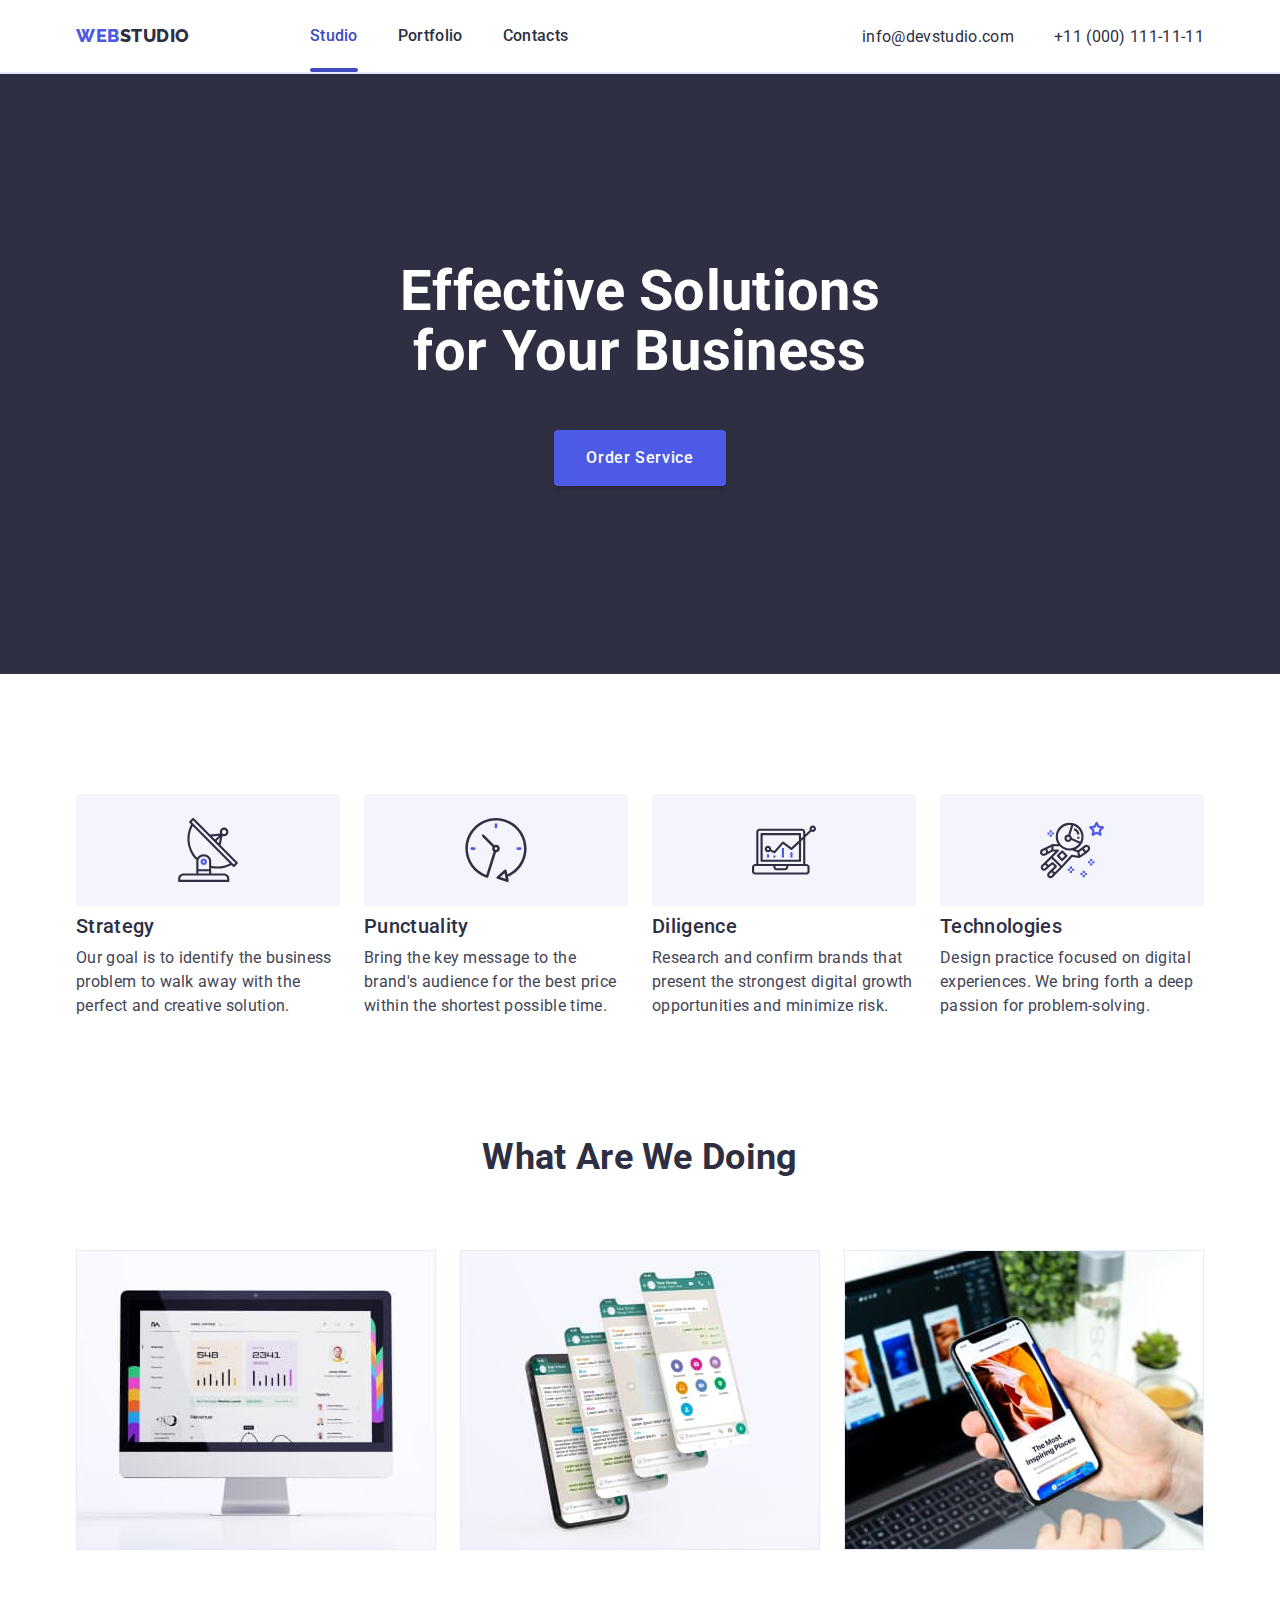
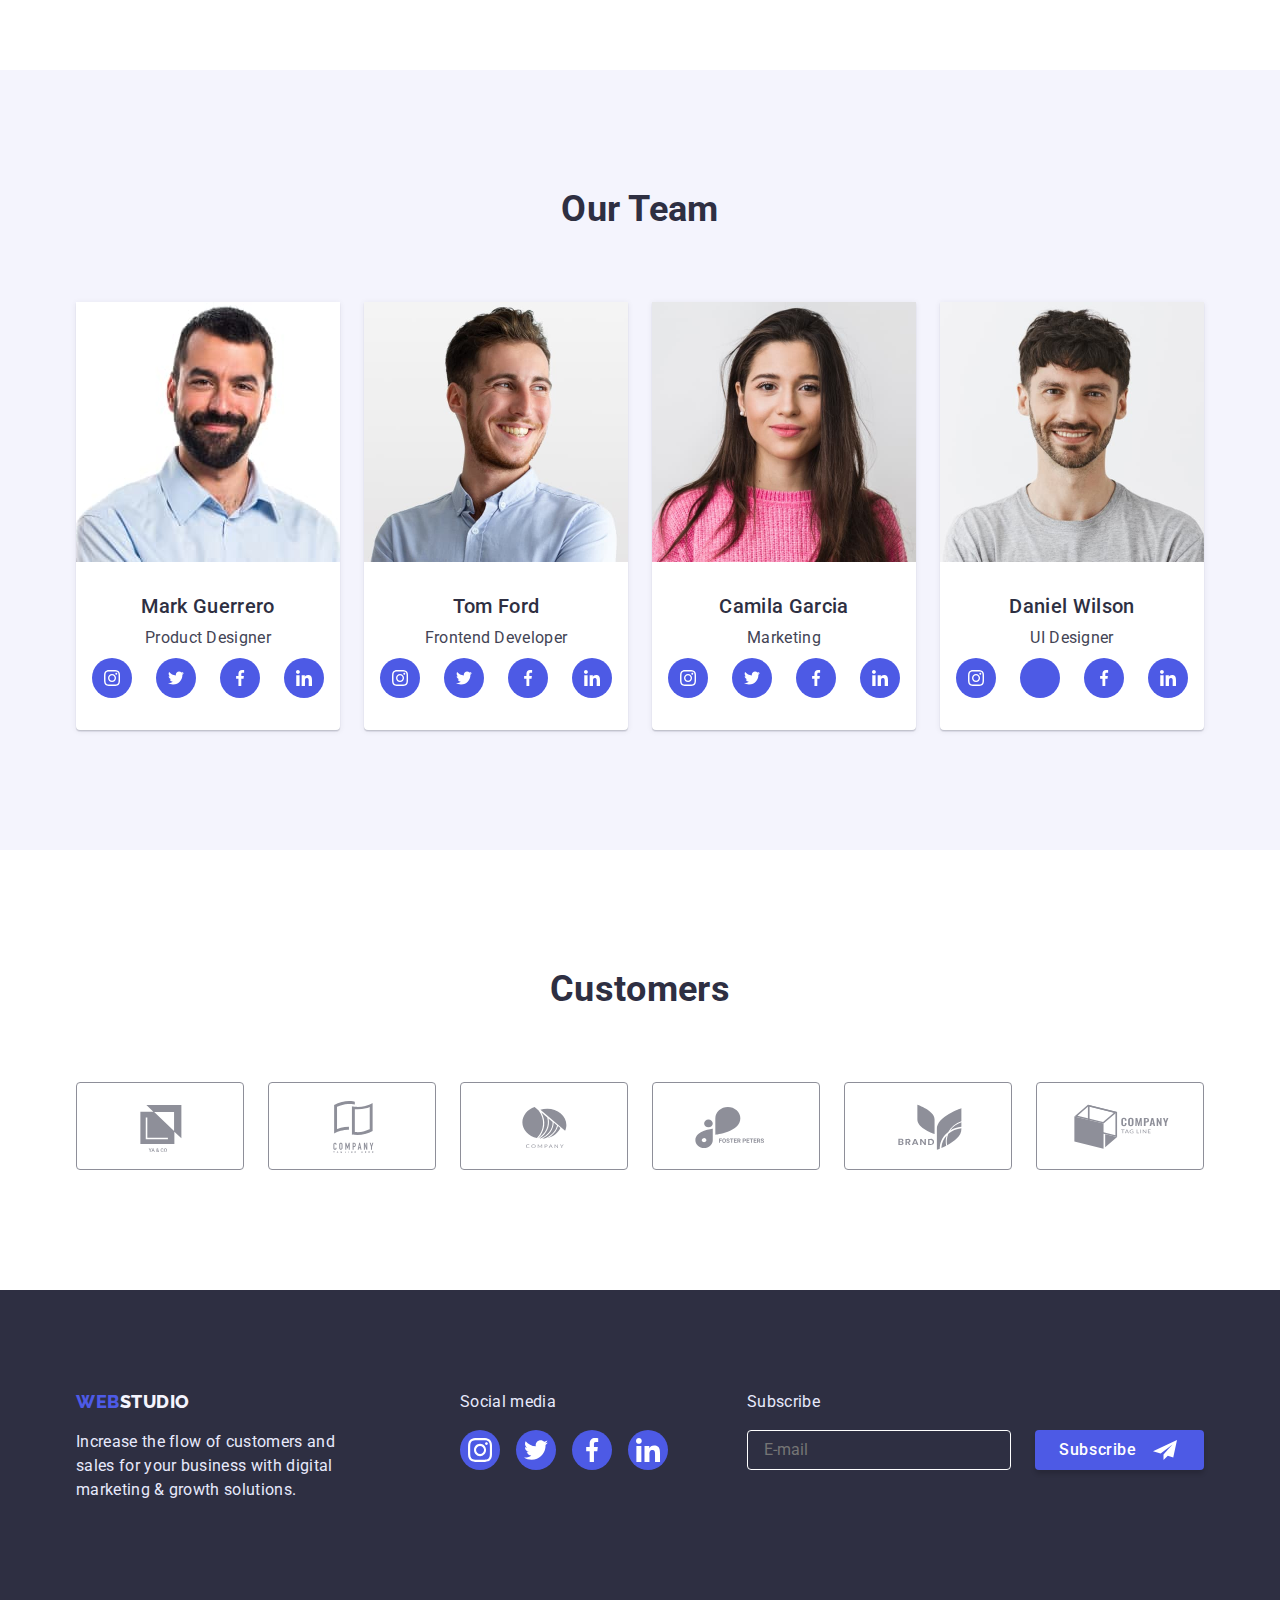
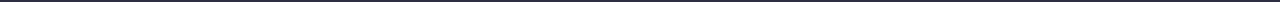
==== commit 09173575: "hw-7" ====
--- a/index.html
+++ b/index.html
@@ -4,7 +4,7 @@
     <meta charset="UTF-8" />
     <meta http-equiv="X-UA-Compatible" content="IE=edge" />
     <meta name="viewport" content="width=device-width, initial-scale=1.0" />
-    <title>WebStudio</title>
+    <title>Студія</title>
     <link rel="preconnect" href="https://fonts.googleapis.com" />
     <link rel="preconnect" href="https://fonts.gstatic.com" crossorigin />
     <link
@@ -13,29 +13,26 @@
     />
     <link
       rel="stylesheet"
-      href="https://cdnjs.cloudflare.com/ajax/libs/modern-normalize/1.0.0/modern-normalize.min.css"
-      integrity="sha512-ISS7cAi1PEhQ8jnbJpJZMd29NlhNj4AWYyLOSp2CE/CsHxTCu+r+t0D2yoJudVrd0/8fTVPUVDzY5Tvli75u/g=="
-      crossorigin="anonymous"
+      href="https://cdnjs.cloudflare.com/ajax/libs/modern-normalize/1.1.0/modern-normalize.min.css"
     />
     <link rel="stylesheet" href="./css/styles.css" />
   </head>
   <body>
+    <!-- Header of the page -->
     <header class="header">
-      <div class="header-nav container">
-        <nav class="site-nav">
-          <a href="./index.html" class="logo-header link">
-            Web<span class="logo-tip">Studio</span>
-          </a>
-          <ul class="list-nav list">
-            <li class="list-item">
-              <a class="nav link active-link" href="./index.html">Studio</a>
-            </li>
-            <li class="list-item">
-              <a class="nav link" href="./portfolio.html">Portfolio</a>
-            </li>
-            <li class="list-item">
-              <a class="nav link" href="">Contacts</a>
-            </li>
+      <div class="container header-flex">
+        <nav class="nav-flex">
+          <a class="logo-main link" href="./index.html"
+            >Web<span class="logo-secondary">Studio</span></a
+          >
+          <ul class="site-nav list">
+            <li class="item">
+              <a href="./index.html" class="current-page link">Studio</a>
+            </li>
+            <li class="item">
+              <a href="./portfolio.html" class="link">Portfolio</a>
+            </li>
+            <li class="item"><a href="" class="link">Contacts</a></li>
           </ul>
           <button type="button" class="mobile-button-open">
             <svg class="icon" width="32" height="22">
@@ -43,18 +40,15 @@
             </svg>
           </button>
         </nav>
-
         <address class="address">
-          <ul class="address-list list">
-            <li class="address-item">
-              <a class="address-contact link" href="mailto:info@devstudio.com">
-                info@devstudio.com
-              </a>
-            </li>
-            <li class="address-item">
-              <a class="address-contact link" href="tel:+110001111111">
-                +11 (000) 111-11-11
-              </a>
+          <ul class="contacts list">
+            <li class="item">
+              <a href="mailto:info@devstudio.com" class="link"
+                >info@devstudio.com</a
+              >
+            </li>
+            <li class="item">
+              <a href="tel:+110001111111" class="link">+11 (000) 111-11-11</a>
             </li>
           </ul>
         </address>
@@ -127,164 +121,66 @@
         </div>
       </div>
     </header>
+    <!-- Main comtent -->
     <main>
-      <section class="section-main">
-        <div class="backdrop is-hidden" data-modal>
-          <div class="modal">
-            <button type="button" class="modal-close button" data-modal-close>
-              <svg class="close-picture" width="8" height="8">
-                <use
-                  href="./images/symbol-defs.svg#icon-close-black-18dp-2-1"
-                ></use>
-              </svg>
-            </button>
-            <p class="modal-title">
-              Leave your contacts and we will call you back
-            </p>
-            <form class="modal-form" action="#">
-              <label class="modal-label" for="name">
-                <span class="modal-span">Name</span>
-              </label>
-              <div class="input-wrap">
-                <input
-                  type="text"
-                  name="user-name"
-                  id="name"
-                  placeholder=""
-                  class="modal-input"
-                  required
-                />
-                <svg class="modal-icon" width="18" height="24">
-                  <use
-                    href="./images/icons.svg.svg#icon-person-black-18dp-1"
-                  ></use>
-                </svg>
-              </div>
-              <label class="modal-label" for="user-phone">
-                <span class="modal-span">Phone</span>
-              </label>
-              <div class="input-wrap">
-                <input
-                  type="tel"
-                  name="phone"
-                  id="user-phone"
-                  placeholder=""
-                  class="modal-input"
-                  required
-                />
-                <svg class="modal-icon" width="18" height="24">
-                  <use
-                    href="./images/icons.svg.svg#icon-phone-black-18dp-1"
-                  ></use>
-                </svg>
-              </div>
-
-              <label class="modal-label" for="user-email">
-                <span class="modal-span">Email</span>
-              </label>
-              <div class="input-wrap">
-                <input
-                  type="email"
-                  name="email"
-                  id="user-email"
-                  placeholder=""
-                  class="modal-input"
-                  required
-                />
-                <svg class="modal-icon" width="18" height="24">
-                  <use
-                    href="./images/icons.svg.svg#icon-email-black-18dp-1"
-                  ></use>
-                </svg>
-              </div>
-
-              <label class="modal-label" for="user-comment">
-                <span class="modal-span">Comment</span>
-                <textarea
-                  name="comment"
-                  id="user-comment"
-                  rows="5"
-                  placeholder="Text input"
-                  class="modal-input-comment"
-                ></textarea>
-              </label>
-
-              <label class="modal-form-field policy">
-                <input
-                  type="checkbox"
-                  name="user_policy"
-                  class="modal-form-check"
-                />
-                <span>
-                  <svg class="modal-form-check-icon">
-                    <use href="./images/icons.svg.svg#icon-Vector"></use>
-                  </svg>
-                </span>
-                I accept the terms and conditions of the&nbsp;
-                <a href="#">Privacy Policy</a>
-              </label>
-
-              <button type="submit" class="send-button">Send</button>
-            </form>
-          </div>
-        </div>
-        <div class="overlay">
-          <div class="title-container container">
-            <h1 class="title">Effective Solutions for Your Business</h1>
-            <button class="button-order" type="button" data-modal-open>
-              Order Service
-            </button>
-          </div>
+      <!-- (Hero) Section -->
+      <section class="hero-section">
+        <div class="container">
+          <h1 class="hero-title">Effective Solutions for Your Business</h1>
+          <button type="button" class="button" data-modal-open>
+            Order Service
+          </button>
         </div>
       </section>
-      <section class="qualities-section nopadding-btm">
-        <div class="qualities-container container">
-          <h2 class="visually-hidden">Our qualities</h2>
-          <ul class="list-qualities list">
-            <li class="qualities-item">
-              <div class="qualities-picture">
-                <svg class="qualities-icon" width="64" height="64">
+      <!-- Section 1 -->
+      <section class="section nopadding-btm">
+        <div class="container">
+          <h2 class="visually-hidden">Our advantages</h2>
+          <ul class="advantages list">
+            <li class="item">
+              <div class="advantages-box">
+                <svg class="icon" width="64" height="64">
                   <use href="./images/icons.svg.svg#icon-antenna-1"></use>
                 </svg>
               </div>
-              <h3 class="qualities-title">Strategy</h3>
-              <p class="qualities-text">
+              <h3 class="sub-title">Strategy</h3>
+              <p>
                 Our goal is to identify the business problem to walk away with
                 the perfect and creative solution.
               </p>
             </li>
-            <li class="qualities-item">
-              <div class="qualities-picture">
-                <svg class="qualities-icon" width="64" height="64">
+            <li class="item">
+              <div class="advantages-box">
+                <svg class="icon" width="64" height="64">
                   <use href="./images/icons.svg.svg#icon-clock-1"></use>
                 </svg>
               </div>
-              <h3 class="qualities-title">Punctuality</h3>
-              <p class="qualities-text">
+              <h3 class="sub-title">Punctuality</h3>
+              <p>
                 Bring the key message to the brand's audience for the best price
                 within the shortest possible time.
               </p>
             </li>
-            <li class="qualities-item">
-              <div class="qualities-picture">
-                <svg class="qualities-icon" width="64" height="64">
+            <li class="item">
+              <div class="advantages-box">
+                <svg class="icon" width="64" height="64">
                   <use href="./images/icons.svg.svg#icon-diagram-1"></use>
                 </svg>
               </div>
-              <h3 class="qualities-title">Diligence</h3>
-              <p class="qualities-text">
+              <h3 class="sub-title">Diligence</h3>
+              <p>
                 Research and confirm brands that present the strongest digital
                 growth opportunities and minimize risk.
               </p>
             </li>
-            <li class="qualities-item">
-              <div class="qualities-picture">
-                <svg class="qualities-icon" width="64" height="64">
+            <li class="item">
+              <div class="advantages-box">
+                <svg class="icon" width="64" height="64">
                   <use href="./images/icons.svg.svg#icon-astronaut-1"></use>
                 </svg>
               </div>
-              <h3 class="qualities-title">Technologies</h3>
-              <p class="qualities-text">
+              <h3 class="sub-title">Technologies</h3>
+              <p>
                 Design practice focused on digital experiences. We bring forth a
                 deep passion for problem-solving.
               </p>
@@ -292,90 +188,82 @@
           </ul>
         </div>
       </section>
-
-      <section class="activities">
-        <div class="activities-container container">
-          <h2 class="title-activities">What are we doing</h2>
-          <ul class="list-activities list">
-            <li class="activities-item">
+      <!-- Section 2 -->
+      <section class="section section-2">
+        <div class="container">
+          <h2 class="title">What are we doing</h2>
+          <ul class="list services-list">
+            <li class="item">
               <img
-                class="picture-activities"
                 srcset="./images/img1-2x.jpg 2x"
                 src="./images/img1.jpg"
-                alt="computer screen"
                 width="360"
-                height="300"
-              />
-            </li>
-            <li class="activities-item">
+                alt="iMac Computer"
+              />
+            </li>
+            <li class="item">
               <img
-                class="picture-activities"
                 srcset="./images/img 2-2x.jpg 2x"
                 src="./images/img2.jpg"
-                alt="phone screen"
                 width="360"
-                height="300"
-              />
-            </li>
-            <li class="activities-item">
+                alt="Phone Messenger Pages"
+              />
+            </li>
+            <li class="item">
               <img
-                class="picture-activities"
                 srcset="./images/img 3-2x.jpg 2x"
                 src="./images/img3.jpg"
-                alt="picture on phone and computer"
                 width="360"
-                height="300"
+                alt="Phone Web Design"
               />
             </li>
           </ul>
         </div>
       </section>
-
-      <section class="section-team">
-        <div class="team-container container">
-          <h2 class="title-team">Our Team</h2>
-          <ul class="team-list list">
-            <li class="team-member">
+      <!-- Section 3 -->
+      <section class="section team-section">
+        <div class="container">
+          <h2 class="title">Our Team</h2>
+          <ul class="card-set list">
+            <li class="card">
               <img
-                class="team-member-photo"
                 srcset="./images/img-2x.jpg 2x"
                 src="./images/img.jpg"
-                alt="team member photo"
                 width="264"
-                height="260"
+                alt="Mark Guerrero Photo"
               />
               <div class="card-caption">
-                <h3 class="team-member-name">Mark Guerrero</h3>
-                <p class="team-member-profession">Product Designer</p>
-                <ul class="social-network-list list">
-                  <li class="social-network-item">
-                    <a class="social-network-link link" href="">
-                      <svg class="social-network-icon" width="16" height="16">
+                <h3 class="sub-title">Mark Guerrero</h3>
+                <p>Product Designer</p>
+                <ul class="social-buttons-list list">
+                  <li class="social-buttons-item">
+                    <a class="social-buttons link" href=""
+                      ><svg class="icon" width="16" height="16">
                         <use
                           href="./images/icons.svg.svg#icon-instagram-2"
                         ></use>
                       </svg>
                     </a>
                   </li>
-                  <li class="social-network-item">
-                    <a class="social-network-link link" href="">
-                      <svg class="social-network-icon" width="16" height="16">
+                  <li class="social-buttons-item">
+                    <a class="social-buttons link" href=""
+                      ><svg class="icon" width="16" height="16">
                         <use href="./images/icons.svg.svg#icon-twitter-1"></use>
                       </svg>
                     </a>
                   </li>
-                  <li class="social-network-item">
-                    <a class="social-network-link link" href="">
-                      <svg class="social-network-icon" width="16" height="16">
+                  <li class="social-buttons-item">
+                    <a class="social-buttons link" href=""
+                      ><svg class="icon" width="16" height="16">
                         <use
                           href="./images/icons.svg.svg#icon-facebook-1"
                         ></use>
                       </svg>
                     </a>
                   </li>
-                  <li class="social-network-item">
-                    <a class="social-network-link link" href="">
-                      <svg class="social-network-icon" width="16" height="16">
+                  <li class="social-buttons-item">
+                    <a class="social-buttons link" href=""
+                      ><svg class="icon" width="16" height="16">
                         <use
                           href="./images/icons.svg.svg#icon-linkedin-1"
                         ></use>
@@ -385,47 +273,45 @@
                 </ul>
               </div>
             </li>
-            <li class="team-member">
+            <li class="card">
               <img
-                class="team-member-photo"
-                srcset="./images/imgn-2x.jpg 2x"
+                srcset="./images/imgn-2x.jpg"
                 src="./images/imgn.jpg"
-                alt="team member photo2"
                 width="264"
-                height="260"
+                alt="Tom Ford Photo"
               />
               <div class="card-caption">
-                <h3 class="team-member-name">Tom Ford</h3>
-                <p class="team-member-profession">Frontend Developer</p>
-                <ul class="social-network-list list">
-                  <li class="social-network-item">
-                    <a class="social-network-link link" href="">
-                      <svg class="social-network-icon" width="16" height="16">
+                <h3 class="sub-title">Tom Ford</h3>
+                <p>Frontend Developer</p>
+                <ul class="social-buttons-list list">
+                  <li class="social-buttons-item">
+                    <a class="social-buttons link" href=""
+                      ><svg class="icon" width="16" height="16">
                         <use
                           href="./images/icons.svg.svg#icon-instagram-2"
                         ></use>
                       </svg>
                     </a>
                   </li>
-                  <li class="social-network-item">
-                    <a class="social-network-link link" href="">
-                      <svg class="social-network-icon" width="16" height="16">
+                  <li class="social-buttons-item">
+                    <a class="social-buttons link" href=""
+                      ><svg class="icon" width="16" height="16">
                         <use href="./images/icons.svg.svg#icon-twitter-1"></use>
                       </svg>
                     </a>
                   </li>
-                  <li class="social-network-item">
-                    <a class="social-network-link link" href="">
-                      <svg class="social-network-icon" width="16" height="16">
+                  <li class="social-buttons-item">
+                    <a class="social-buttons link" href=""
+                      ><svg class="icon" width="16" height="16">
                         <use
                           href="./images/icons.svg.svg#icon-facebook-1"
                         ></use>
                       </svg>
                     </a>
                   </li>
-                  <li class="social-network-item">
-                    <a class="social-network-link link" href="">
-                      <svg class="social-network-icon" width="16" height="16">
+                  <li class="social-buttons-item">
+                    <a class="social-buttons link" href=""
+                      ><svg class="icon" width="16" height="16">
                         <use
                           href="./images/icons.svg.svg#icon-linkedin-1"
                         ></use>
@@ -435,47 +321,45 @@
                 </ul>
               </div>
             </li>
-            <li class="team-member">
+            <li class="card">
               <img
-                class="team-member-photo"
-                srcset="./images/imgk-2x.jpg 2x"
+                srcset="./images/imgk-2x.jpg"
                 src="./images/imgk.jpg"
-                alt="team member photo3"
                 width="264"
-                height="260"
+                alt="Camila Garcia Photo"
               />
               <div class="card-caption">
-                <h3 class="team-member-name">Camila Garcia</h3>
-                <p class="team-member-profession">Marketing</p>
-                <ul class="social-network-list list">
-                  <li class="social-network-item">
-                    <a class="social-network-link link" href="">
-                      <svg class="social-network-icon" width="16" height="16">
+                <h3 class="sub-title">Camila Garcia</h3>
+                <p>Marketing</p>
+                <ul class="social-buttons-list list">
+                  <li class="social-buttons-item">
+                    <a class="social-buttons link" href=""
+                      ><svg class="icon" width="16" height="16">
                         <use
                           href="./images/icons.svg.svg#icon-instagram-2"
                         ></use>
                       </svg>
                     </a>
                   </li>
-                  <li class="social-network-item">
-                    <a class="social-network-link link" href="">
-                      <svg class="social-network-icon" width="16" height="16">
+                  <li class="social-buttons-item">
+                    <a class="social-buttons link" href=""
+                      ><svg class="icon" width="16" height="16">
                         <use href="./images/icons.svg.svg#icon-twitter-1"></use>
                       </svg>
                     </a>
                   </li>
-                  <li class="social-network-item">
-                    <a class="social-network-link link" href="">
-                      <svg class="social-network-icon" width="16" height="16">
+                  <li class="social-buttons-item">
+                    <a class="social-buttons link" href=""
+                      ><svg class="icon" width="16" height="16">
                         <use
                           href="./images/icons.svg.svg#icon-facebook-1"
                         ></use>
                       </svg>
                     </a>
                   </li>
-                  <li class="social-network-item">
-                    <a class="social-network-link link" href="">
-                      <svg class="social-network-icon" width="16" height="16">
+                  <li class="social-buttons-item">
+                    <a class="social-buttons link" href=""
+                      ><svg class="icon" width="16" height="16">
                         <use
                           href="./images/icons.svg.svg#icon-linkedin-1"
                         ></use>
@@ -485,95 +369,100 @@
                 </ul>
               </div>
             </li>
-            <li class="team-member">
+            <li class="card">
               <img
-                class="team-member-photo"
-                srcset="./images/imgj-2x.jpg 2x"
+                srcset="./images/imgj-2x.jpg"
                 src="./images/imgj.jpg"
-                alt="team member photo4"
                 width="264"
-                height="260"
+                alt="Daniel Wilson Photo"
               />
               <div class="card-caption">
-              <h3 class="team-member-name">Daniel Wilson</h3>
-              <p class="team-member-profession">UI Designer</p>
-              <ul class="social-network-list list">
-                <li class="social-network-item">
-                  <a class="social-network-link link" href="">
-                    <svg class="social-network-icon" width="16" height="16">
-                      <use href="./images/icons.svg.svg#icon-instagram-2"></use>
-                    </svg>
-                  </a>
-                </li>
-                <li class="social-network-item">
-                  <a class="social-network-link link" href="">
-                    <svg class="social-network-icon" width="16" height="16">
-                      <use href="./images/icons.svg.svg#icon-twitter-1"></use>
-                    </svg>
-                  </a>
-                </li>
-                <li class="social-network-item">
-                  <a class="social-network-link link" href="">
-                    <svg class="social-network-icon" width="16" height="16">
-                      <use href="./images/icons.svg.svg#icon-facebook-1"></use>
-                    </svg>
-                  </a>
-                </li>
-                <li class="social-network-item">
-                  <a class="social-network-link link" href="">
-                    <svg class="social-network-icon" width="16" height="16">
-                      <use href="./images/icons.svg.svg#icon-linkedin-1"></use>
-                    </svg>
-                  </a>
-                </li>
-              </ul>
+                <h3 class="sub-title">Daniel Wilson</h3>
+                <p>UI Designer</p>
+                <ul class="social-buttons-list list">
+                  <li class="social-buttons-item">
+                    <a class="social-buttons link" href=""
+                      ><svg class="icon" width="16" height="16">
+                        <use
+                          href="./images/icons.svg.svg#icon-instagram-2"
+                        ></use>
+                      </svg>
+                    </a>
+                  </li>
+                  <li class="social-buttons-item">
+                    <a class="social-buttons link" href=""
+                      ><svg class="icon" width="16" height="16">
+                        <use href="./images/icons.svg.svg#icon-twitte1"></use>
+                      </svg>
+                    </a>
+                  </li>
+                  <li class="social-buttons-item">
+                    <a class="social-buttons link" href=""
+                      ><svg class="icon" width="16" height="16">
+                        <use
+                          href="./images/icons.svg.svg#icon-facebook-1"
+                        ></use>
+                      </svg>
+                    </a>
+                  </li>
+                  <li class="social-buttons-item">
+                    <a class="social-buttons link" href=""
+                      ><svg class="icon" width="16" height="16">
+                        <use
+                          href="./images/icons.svg.svg#icon-linkedin-1"
+                        ></use>
+                      </svg>
+                    </a>
+                  </li>
+                </ul>
+              </div>
             </li>
           </ul>
-          </div>
         </div>
       </section>
-      <section class="customers">
+      <!-- Section 4 -->
+      <section class="section customers-section">
         <div class="container">
-          <h2 class="title-customers">Customers</h2>
+          <h2 class="title">Customers</h2>
           <ul class="customers-list list">
-            <li class="customers-item">
-              <a class="customers-link link" href="">
-                <svg class="customers-icon" width="104" height="56">
+            <li class="customers-list-item">
+              <a class="customers link" href="">
+                <svg class="icon" width="104" height="56">
                   <use href="./images/icons.svg.svg#icon-company1"></use>
                 </svg>
               </a>
             </li>
-            <li class="customers-item">
-              <a class="customers-link link" href="">
-                <svg class="customers-icon" width="104" height="56">
+            <li class="customers-list-item">
+              <a class="customers link" href="">
+                <svg class="icon" width="104" height="56">
                   <use href="./images/icons.svg.svg#icon-company2"></use>
                 </svg>
               </a>
             </li>
-            <li class="customers-item">
-              <a class="customers-link link" href="">
-                <svg class="customers-icon" width="104" height="56">
+            <li class="customers-list-item">
+              <a class="customers link" href="">
+                <svg class="icon" width="104" height="56">
                   <use href="./images/icons.svg.svg#icon-company3"></use>
                 </svg>
               </a>
             </li>
-            <li class="customers-item">
-              <a class="customers-link link" href="">
-                <svg class="customers-icon" width="104" height="56">
+            <li class="customers-list-item">
+              <a class="customers link" href="">
+                <svg class="icon" width="104" height="56">
                   <use href="./images/icons.svg.svg#icon-company4"></use>
                 </svg>
               </a>
             </li>
-            <li class="customers-item">
-              <a class="customers-link link" href="">
-                <svg class="customers-icon" width="104" height="56">
+            <li class="customers-list-item">
+              <a class="customers link" href="">
+                <svg class="icon" width="104" height="56">
                   <use href="./images/icons.svg.svg#icon-company5"></use>
                 </svg>
               </a>
             </li>
-            <li class="customers-item">
-              <a class="customers-link link" href="">
-                <svg class="customers-icon" width="104" height="56">
+            <li class="customers-list-item">
+              <a class="customers link" href="">
+                <svg class="icon" width="104" height="56">
                   <use href="./images/icons.svg.svg#icon-company6"></use>
                 </svg>
               </a>
@@ -582,75 +471,151 @@
         </div>
       </section>
     </main>
-
-    <footer class="footer">
-      <div class="footer-container container">
-        <div class="footer-logo">
-          <a href="./index.html" class="logo-mfooter link">
-            Web<span class="logo-footer">Studio</span>
-          </a>
+    <!-- Footer -->
+    <footer class="footer-section">
+      <div class="container">
+        <div class="slogan-part">
+          <a class="logo-main link" href="./index.html"
+            >Web<span class="logo-tertiary">Studio</span></a
+          >
           <p class="footer-text">
             Increase the flow of customers and sales for your business with
             digital marketing & growth solutions.
           </p>
         </div>
-        <div class="soc-net-footer">
-          <p class="title-footer">Social media</p>
-          <ul class="footer-list list">
-            <li class="footer-item">
-              <a class="footer-link link" href="">
-                <svg class="footer-icon" width="24" height="24">
+        <div class="footer-media-block">
+          <p class="footer-text media">Social media</p>
+          <ul class="social-buttons-footer-list list">
+            <li class="social-buttons-footer-item">
+              <a class="social-buttons-footer link" href=""
+                ><svg class="icon" width="24" height="24">
                   <use href="./images/icons.svg.svg#icon-instagram-2"></use>
                 </svg>
               </a>
             </li>
-            <li class="footer-item">
-              <a class="footer-link link" href="">
-                <svg class="footer-icon" width="24" height="24">
+            <li class="social-buttons-footer-item">
+              <a class="social-buttons-footer link" href=""
+                ><svg class="icon" width="24" height="24">
                   <use href="./images/icons.svg.svg#icon-twitter-1"></use>
                 </svg>
               </a>
             </li>
-            <li class="footer-item">
-              <a class="footer-link link" href="">
-                <svg class="footer-icon" width="24" height="24">
+            <li class="social-buttons-footer-item">
+              <a class="social-buttons-footer link" href=""
+                ><svg class="icon" width="24" height="24">
                   <use href="./images/icons.svg.svg#icon-facebook-1"></use>
                 </svg>
               </a>
             </li>
-            <li class="footer-item">
-              <a class="footer-link link" href="">
-                <svg class="footer-icon" width="24" height="24">
+            <li class="social-buttons-footer-item">
+              <a class="social-buttons-footer link" href=""
+                ><svg class="icon" width="24" height="24">
                   <use href="./images/icons.svg.svg#icon-linkedin-1"></use>
                 </svg>
               </a>
             </li>
           </ul>
         </div>
-
-        <div class="subscribe-container">
-          <p class="subscribe-title">Subscribe</p>
-          <form action="#" class="subscribe-form">
+        <form class="footer-form">
+          <label class="visually-hidden" for="footer-email">Subscribe</label>
+          <p class="footer-form-label footer-text">Subscribe</p>
+          <div class="footer-form-block">
             <input
-              aria-label="email"
-              id="email"
+              class="input"
               type="email"
               name="email"
+              id="footer-email"
               placeholder="E-mail"
-              class="subscribe-email"
-              required
             />
-            <button type="submit" class="subscribe-button">
+            <button class="button" type="submit">
               Subscribe
-              <svg class="email-icon-subscribe" width="24" height="24">
+              <svg class="icon" width="24" height="24">
                 <use href="./images/icons.svg.svg#icon-Frame-3"></use>
               </svg>
             </button>
-          </form>
-        </div>
+          </div>
+        </form>
       </div>
     </footer>
+    <!-- Modal Window -->
+    <div class="backdrop is-hidden" data-modal>
+      <div class="modal">
+        <div class="modal-wrap">
+          <button type="button" class="modal-button-close" data-modal-close>
+            <svg class="icon" width="8" height="8">
+              <use
+                href="./images/icons.svg.svg#icon-close-black-18dp-2-1"
+              ></use>
+            </svg>
+          </button>
+          <strong class="modal-title"
+            >Leave your contacts and we will call you back</strong
+          >
+          <form class="modal-form">
+            <label class="modal-form-label" for="name">Name</label>
+            <div class="modal-form-field">
+              <input
+                class="input"
+                type="text"
+                name="name"
+                id="name"
+                autofocus
+              />
+              <svg class="icon" width="18" height="24">
+                <use
+                  href="./images/icons.svg.svg#icon-person-black-18dp-1"
+                ></use>
+              </svg>
+            </div>
+            <label class="modal-form-label" for="tel">Phone</label>
+            <div class="modal-form-field">
+              <input class="input" type="tel" name="tel" id="tel" />
+              <svg class="icon" width="18" height="24">
+                <use
+                  href="./images/icons.svg.svg#icon-phone-black-18dp-1"
+                ></use>
+              </svg>
+            </div>
+            <label class="modal-form-label" for="email">Email</label>
+            <div class="modal-form-field">
+              <input class="input" type="email" name="email" id="email" />
+              <svg class="icon" width="18" height="24">
+                <use
+                  href="./images/icons.svg.svg#icon-email-black-18dp-1"
+                ></use>
+              </svg>
+            </div>
+            <label class="modal-form-label" for="comment">Comment</label>
+            <div class="modal-form-field textarea">
+              <textarea
+                class="input input-textarea"
+                name="comment"
+                id="comment"
+                placeholder="Text input"
+              ></textarea>
+            </div>
+            <div class="modal-form-policy-checker-wrap">
+              <input
+                class="modal-checkbox"
+                type="checkbox"
+                name="policy"
+                value="policy"
+                id="policy"
+              />
+              <svg class="checker-icon" width="16" height="16">
+                <use href="./images/icons.svg.svg#icon-Vector"></use>
+              </svg>
+              <label class="modal-form-label" for="policy"
+                >I accept the terms and conditions of the
+                <a href="">Privacy Policy</a></label
+              >
+            </div>
+            <button class="button" type="submit">Send</button>
+          </form>
+        </div>
+      </div>
+    </div>
     <script src="./modal.js"></script>
-    <script src="./mobile-menu.js"></script>
+    <script defer src="./mobile-menu.js"></script>
   </body>
 </html>
--- a/css/styles.css
+++ b/css/styles.css
@@ -1,15 +1,46 @@
 :root {
-  --color-body: #434455;
-  --brand-color: #ffffff;
-  --color-logo: #4d5ae5;
-  --color-text: #2e2f42;
-  --color-contacts: #434455;
-  --color-btn: #f4f4fd;
-}
-body {
-  font-family: "Roboto", sans-serif;
-  background-color: var(--brand-color);
-  color: var(--color-body);
+  /* IRIS */
+  --primary-brand-color: #4d5ae5;
+
+  /* OCEAN */
+  --pressed-state-color: #404bbf;
+
+  /* NAVY BLUE */
+  --dark-color: #2e2f42;
+
+  /* GREEN */
+  --sucsess-color: #31d0aa;
+
+  /* SLATE */
+  --text-color: #434455;
+
+  /* LIGHT SLATE */
+  --subtle-text: #8e8f99;
+
+  /* CORNFLOWER */
+  --accent-color: #e7e9fc;
+
+  /* CLOUD */
+  --light-color: #f4f4fd;
+
+  /* NAVY BLUE MODAL */
+  --modal-overlay-color: rgba(46, 47, 66, 0.4);
+
+  /* GREY */
+  --hero-background-color: #2e2f42;
+
+  /* WHITE  */
+  --white-color: #ffffff;
+
+  /* DAIRY */
+  --modal-background-color: #fcfcfc;
+
+  --card-gap: 24px;
+  --portfolio-row-gap: 48px;
+  --column-gap: 24px;
+
+  --transition-duration: 250ms;
+  --transition-timing-function: cubic-bezier(0.4, 0, 0.2, 1);
 }
 
 h1,
@@ -18,63 +49,67 @@
 h4,
 h5,
 h6,
-p {
-  margin: 0;
-}
-
+p,
+strong,
 ul {
-  margin: 0;
-  padding: 0;
-}
-
+  margin-top: 0;
+  margin-bottom: 0;
+}
+
+img {
+  display: block;
+  /* max-width: 100%; */
+}
+
+body {
+  font-family: "Roboto", sans-serif;
+  font-weight: 400;
+  font-size: 16px;
+  line-height: 1.5;
+  letter-spacing: 0.02em;
+  color: var(--text-color);
+}
+
+/* Utilities ==========================================================*/
+/* Remove dots from lists class */
 .list {
   list-style: none;
-}
-
+  padding: 0;
+  margin: 0;
+}
+
+/* Remove decorations in links(buttons) */
 .link {
   text-decoration: none;
 }
 
-.item {
-  list-style: none;
-  text-decoration: none;
-}
-
-img {
-  display: block;
-  max-width: 100%;
-  height: auto;
-}
-
-button {
-  cursor: pointer;
-  border: none;
-}
-
-.container {
-  max-width: 1158px;
-  padding: 0 15px;
-  margin: 0 auto;
-}
-
+/* Visually hidden title */
 .visually-hidden {
   position: absolute;
+  white-space: nowrap;
   width: 1px;
   height: 1px;
-  margin: -1px;
+  overflow: hidden;
   border: 0;
   padding: 0;
-
-  white-space: nowrap;
-  clip-path: inset(100%);
   clip: rect(0 0 0 0);
-  overflow: hidden;
+  clip-path: inset(50%);
+  margin: -1px;
+}
+
+.container {
+  padding-left: 15px;
+  padding-right: 15px;
+  /* max-width: 396px;
+  margin-left: auto;
+  margin-right: auto; */
+  /* outline: solid 1px teal; */
 }
 
 /* Mobile adaptive container ===================================================*/
 @media screen and (min-width: 480px) {
   .container {
-    width: calc(398px + 2*15px);
+    width: calc(398px + 2 * 15px);
     margin-left: auto;
     margin-right: auto;
   }
@@ -87,7 +122,7 @@
   line-height: 1.11;
 
   text-transform: capitalize;
-  color:#2e2f42;
+  color: var(--dark-color);
   text-align: center;
 }
 
@@ -96,27 +131,27 @@
   padding-top: 24px;
   padding-bottom: 22px;
 
-  border-bottom: 2px solid #e7e9fc;
+  border-bottom: 2px solid var(--accent-color);
+  /* outline: solid 1px orange; */
 }
 
 /* Logo */
-.logo-header {
+.logo-main {
   font-family: "Raleway";
   font-weight: 800;
   font-size: 18px;
   line-height: 1.33;
   letter-spacing: 0.03em;
   text-transform: uppercase;
-  color: #4d5ae5;
-}
-
-.logo-tip {
-  color: #2e2f42;
+  color: var(--primary-brand-color);
+}
+
+.logo-secondary {
+  color: var(--dark-color);
 }
 
 /* Mobile navigation styling ============================================================= */
 @media screen and (max-width: 767px) {
-
   .site-nav,
   .address {
     display: none;
@@ -129,7 +164,6 @@
     border: none;
     background-color: transparent;
   }
-}
 
   /* Mobile Menu */
   .mobile-menu {
@@ -140,10 +174,11 @@
 
     width: 100%;
     height: 100%;
-    background-color: #ffffff;
+    background-color: var(--white-color);
 
     transform: translateX(100%);
-    transition: transform 250ms cubic-bezier(0.4, 0, 0.2, 1);
+    transition: transform var(--transition-duration)
+      var(--transition-timing-function);
   }
 
   .mobile-menu.is-open {
@@ -167,13 +202,14 @@
 
     border-radius: 50%;
     border: 1px solid rgba(0, 0, 0, 0.1);
-    background-color: #e7e9fc;
+    background-color: var(--accent-color);
     cursor: pointer;
-    transition: background-color 250ms cubic-bezier(0.4, 0, 0.2, 1),
-      fill 250ms cubic-bezier(0.4, 0, 0.2, 1);
-  }
-
-  .mobile-button-close>.icon {
+    transition: background-color var(--transition-duration)
+        var(--transition-timing-function),
+      fill var(--transition-duration) var(--transition-timing-function);
+  }
+
+  .mobile-button-close > .icon {
     position: absolute;
     top: 50%;
     left: 50%;
@@ -181,8 +217,8 @@
   }
 
   .mobile-button-close:is(:hover, :focus) {
-    background-color: #404bbf;
-    fill: #ffffff;
+    background-color: var(--pressed-state-color);
+    fill: var(--white-color);
   }
 
   /* Mobile Menu Navigation */
@@ -193,11 +229,11 @@
     font-weight: 700;
     font-size: 36px;
     line-height: 1.11;
-    color: #2e2f42;
+    color: var(--dark-color);
   }
 
   .mobile-nav .current-page {
-    color: #404bbf;
+    color: var(--pressed-state-color);
   }
 
   .mobile-menu-wrap {
@@ -212,7 +248,6 @@
     flex-grow: 1;
   }
 
-
   .mobile-contacts {
     margin-bottom: 48px;
   }
@@ -223,7 +258,7 @@
     font-weight: 700;
     font-size: 36px;
     line-height: 1.11;
-    color: #4d5ae5;
+    color: var(--primary-brand-color);
   }
 
   .mobile-contacts .email {
@@ -231,7 +266,7 @@
     font-weight: 500;
     font-size: 20px;
     line-height: 1.11;
-    color: #434455;
+    color: var(--text-color);
   }
 
   /* Mobile Menu Social Buttons */
@@ -256,15 +291,21 @@
     justify-content: center;
     align-items: center;
 
-    background-color: #4d5ae5;
+    background-color: var(--primary-brand-color);
     border-radius: 50%;
 
-    transition: background-color 250ms cubic-bezier(0.4, 0, 0.2, 1);
+    transition: background-color var(--transition-duration)
+      var(--transition-timing-function);
   }
 
   .social-buttons-mobile:is(:hover, :focus) {
-    background-color: #31d0aa;
-  }
+    background-color: var(--sucsess-color);
+  }
+}
+
+.social-buttons > .icon {
+  fill: #ffffff;
+}
 
 .nav-flex {
   display: flex;
@@ -273,7 +314,7 @@
 }
 
 /* Mobile - Hero Section --------------------------------------------------------*/
-.title {
+.hero-title {
   margin-bottom: 72px;
   max-width: 320px;
   margin-left: auto;
@@ -282,10 +323,10 @@
   font-weight: 700;
   font-size: 36px;
   line-height: 1.11;
-  color: #ffffff;
-}
-
-.title-container {
+  color: var(--white-color);
+}
+
+.hero-section {
   max-width: 428px;
   margin-left: auto;
   margin-right: auto;
@@ -293,10 +334,12 @@
   padding-top: 112px;
   padding-bottom: 112px;
 
-  background-image: linear-gradient(rgba(46, 47, 66, 0.7),
-      rgba(46, 47, 66, 0.7)),
-    url(../images/people-office\ 1-mobile.jpg);
-  background-color: #2e2f42;
+  background-image: linear-gradient(
+      rgba(46, 47, 66, 0.7),
+      rgba(46, 47, 66, 0.7)
+    ),
+    url(../images/hero-image-mob.jpg);
+  background-color: var(--dark-color);
   background-position: center;
   background-repeat: no-repeat;
   background-size: cover;
@@ -304,12 +347,14 @@
 }
 
 @media (min-device-pixel-ratio: 2),
-(min-resolution: 192dpi),
-(min-resolution: 2dppx) {
+  (min-resolution: 192dpi),
+  (min-resolution: 2dppx) {
   .hero-section {
-    background-image: linear-gradient(rgba(46, 47, 66, 0.7),
-        rgba(46, 47, 66, 0.7)),
-      url(../images/people-office\ 1-mobile-2x.jpg);
+    background-image: linear-gradient(
+        rgba(46, 47, 66, 0.7),
+        rgba(46, 47, 66, 0.7)
+      ),
+      url(../images/hero-image-mob@2x.jpg);
   }
 }
 
@@ -318,9 +363,10 @@
   cursor: pointer;
 }
 
-.button-order {
+.hero-section .button {
   border: 0;
   padding: 16px 32px;
+
   font-family: inherit;
   font-weight: 500;
   font-size: 16px;
@@ -328,36 +374,37 @@
   letter-spacing: 0.04em;
 
   color: var(--white-color);
-  background-color: #4d5ae5;
+  background-color: var(--primary-brand-color);
   box-shadow: 0px 4px 4px rgba(0, 0, 0, 0.15);
 
-  transition: background-color 250ms cubic-bezier(0.4, 0, 0.2, 1);
-}
-
-.button-order:hover,
-.button-order:focus {
-  background-color: #404bbf;
+  transition: background-color var(--transition-duration)
+    var(--transition-timing-function);
+}
+
+.hero-section .button:hover,
+.hero-section .button:focus {
+  background-color: var(--pressed-state-color);
 }
 
 /* Mobile Main Section --------------------------------------------------------  */
-.section-main {
+.section {
   padding-top: 96px;
   padding-bottom: 96px;
-
+  /* outline: 1px solid red; */
 }
 
 /* Mobile Section 1 ---------------------------------------------------------*/
-.list-qualities {
+.advantages {
   display: flex;
   flex-wrap: wrap;
   row-gap: 72px;
 }
 
-.qualities-picture {
+.advantages-box {
   display: none;
 }
 
-.qualities-title {
+.sub-title {
   margin-bottom: 8px;
 
   text-align: center;
@@ -366,56 +413,55 @@
   font-size: 36px;
   line-height: 1.11;
 
-  color: #2e2f42;
-}
-
-.qualities-text {
+  color: var(--dark-color);
+}
+
+.advantages p {
   font-weight: 500;
 }
 
 /* Mobile - Section 2 ----------------------------------------------------------*/
 @media screen and (max-width: 1199px) {
-  .activities {
+  .section-2 {
     display: none;
   }
 }
 
 /* Mobile - Section 3 ----------------------------------------------------------*/
-.section-team {
-  background-color: #f4f4fd;
+.team-section {
+  background-color: var(--light-color);
   text-align: center;
   justify-content: flex-end;
 }
 
 @media screen and (max-width: 767px) {
-  .section-team>.container {
+  .team-section > .container {
     padding-left: 82px;
     padding-right: 82px;
   }
 }
 
-.team-list {
+.card-set {
   display: flex;
   flex-wrap: wrap;
-  column-gap: 24px;
+  column-gap: var(--card-gap);
   row-gap: 72px;
-
-}
-
-.team-list>.team-member{
-  background-color: #ffffff;
+}
+
+.card-set > .card {
+  background-color: var(--white-color);
   box-shadow: 0px 1px 6px rgba(46, 47, 66, 0.08),
     0px 1px 1px rgba(46, 47, 66, 0.16), 0px 2px 1px rgba(46, 47, 66, 0.08);
   border-radius: 0px 0px 4px 4px;
   overflow: hidden;
- 
-}
-
-.section-team img {
+  /* outline: 1px solid teal; */
+}
+
+.team-section img {
   width: 100%;
 }
 
-.section-team .title-team {
+.team-section .sub-title {
   font-weight: 500;
   font-size: 20px;
   line-height: 1.2;
@@ -426,16 +472,16 @@
   padding-bottom: 32px;
 }
 
-.card-caption>p {
+.card-caption > p {
   margin-bottom: 8px;
 }
 
-.social-network-item {
+.social-buttons-item {
   width: 40px;
   height: 40px;
 }
 
-.social-network-link {
+.social-buttons {
   display: flex;
   justify-content: center;
   align-items: center;
@@ -443,24 +489,25 @@
   width: 100%;
   height: 100%;
 
-  background-color: #4d5ae5;
+  background-color: var(--primary-brand-color);
   border-radius: 50%;
 
-  transition: background-color 250ms cubic-bezier(0.4, 0, 0.2, 1);
-}
-
-.social-network-link:is(:hover, :focus) {
-  background-color: #404bbf;
-}
-
-.social-network-list {
+  transition: background-color var(--transition-duration)
+    var(--transition-timing-function);
+}
+
+.social-buttons:is(:hover, :focus) {
+  background-color: var(--pressed-state-color);
+}
+
+.social-buttons-list {
   display: flex;
   flex-wrap: wrap;
   gap: 24px;
   justify-content: center;
 }
 
-.social-network-item .social-network-icon {
+.social-buttons-item .icon {
   display: block;
 }
 
@@ -473,83 +520,85 @@
   row-gap: 72px;
 }
 
-.customers-item {
+.customers-list-item {
   height: 88px;
   flex-basis: calc((100% - 16px) / 2);
 }
 
-.customers-link {
+.customers {
   display: flex;
   justify-content: center;
   align-items: center;
 
   height: 100%;
 
-  border: 1px solid #8e8f99;
+  border: 1px solid var(--subtle-text);
   border-radius: 4px;
-  fill: #8e8f99;
-
-  transition: fill 250ms cubic-bezier(0.4, 0, 0.2, 1),
-    border 250ms cubic-bezier(0.4, 0, 0.2, 1);
-}
-
-.customers-link:is(:hover, :focus) {
-  fill: #404bbf;
-  border: 1px solid #404bbf;
+  fill: var(--subtle-text);
+
+  transition: fill, var(--transition-duration) var(--transition-timing-function),
+    border var(--transition-duration) var(--transition-timing-function);
+}
+
+.customers:is(:hover, :focus) {
+  fill: var(--pressed-state-color);
+  border: 1px solid var(--pressed-state-color);
 }
 
 /* Mobile Footer Section -------------------------------------------------------*/
 
-.footer {
-  background-color: #2e2f42;
+.footer-section {
+  background-color: var(--dark-color);
   padding-top: 96px;
   padding-bottom: 96px;
 }
 
-
-
-.logo-footer {
-  color: #f4f4fd;
+.logo-tertiary {
+  color: var(--light-color);
 }
 
 .footer-text {
-  color: #e7e9fc;
-}
-
-.footer-logo {
+  color: var(--accent-color);
+}
+
+.slogan-part {
   width: 268px;
   margin-bottom: 72px;
   margin-right: auto;
   margin-left: auto;
 }
 
-.footer-logo .logo-mfooter {
+.slogan-part .logo-main {
   display: block;
   margin-bottom: 16px;
   text-align: center;
 }
 
-.soc-net-footer {
+.footer-media-block {
   margin-bottom: 72px;
 }
 
-.title-footer {
+.footer-text.media {
   margin-bottom: 16px;
   text-align: center;
 }
 
-.footer-list {
+.social-buttons-footer-list.list {
   display: flex;
   gap: 16px;
   justify-content: center;
 }
 
-.footer-item {
+.social-buttons-footer > .icon {
+  fill: #ffffff;
+}
+
+.social-buttons-footer-item {
   width: 40px;
   height: 40px;
 }
 
-.footer-link {
+.social-buttons-footer {
   width: 100%;
   height: 100%;
 
@@ -557,29 +606,29 @@
   justify-content: center;
   align-items: center;
 
-  background-color: #4d5ae5;
+  background-color: var(--primary-brand-color);
   border-radius: 50%;
 
-  transition: background-color 250ms cubic-bezier(0.4, 0, 0.2, 1);
-}
-
-.footer-link:is(:hover, :focus) {
-  background-color: #31d0aa;
-}
-
-.subscribe-form {
+  transition: background-color var(--transition-duration)
+    var(--transition-timing-function);
+}
+
+.social-buttons-footer:is(:hover, :focus) {
+  background-color: var(--sucsess-color);
+}
+
+.footer-form {
   display: flex;
   flex-direction: column;
   width: 100%;
-
-}
-
-.subscribe-title {
+}
+
+.footer-form-label {
   margin-bottom: 16px;
   text-align: center;
 }
 
-.subscribe-form .subscribe-email {
+.footer-form .input {
   padding: 8px 16px;
   margin: 0;
   margin-bottom: 16px;
@@ -587,27 +636,27 @@
   height: 40px;
   width: 100%;
   line-height: 1.5;
-  background-color: #2e2f42;
-  border: 1px solid #ffffff;
+  background-color: var(--dark-color);
+  border: 1px solid var(--white-color);
   border-radius: 4px;
-  transition: border-color 250ms cubic-bezier(0.4, 0, 0.2, 1);
-  color: #ffffff;
-}
-
-.subscribe-form .subscribe-email:is(:focus) {
+  transition: border-color var(--transition-duration)
+    var(--transition-timing-function);
+  color: var(--white-color);
+}
+
+.footer-form .input:is(:focus) {
   outline: none;
-  border-color: #31d0aa;
-}
-
-.subscribe-form .subscribe-email::placeholder {
+  border-color: var(--sucsess-color);
+}
+
+.footer-form-field .input::placeholder {
   font-size: 12px;
   line-height: 1.17;
   letter-spacing: 0.04em;
-  color: #ffffff;
-}
-
-
-.subscribe-button {
+  color: var(--white-color);
+}
+
+.footer-form-block > .button {
   display: flex;
   align-items: center;
 
@@ -624,19 +673,20 @@
   line-height: 1.5;
   letter-spacing: 0.04em;
 
-  color: #ffffff;
-  background-color: #4d5ae5;
+  color: var(--white-color);
+  background-color: var(--primary-brand-color);
   box-shadow: 0px 4px 4px rgba(0, 0, 0, 0.15);
 
-  transition: background-color 250ms cubic-bezier(0.4, 0, 0.2, 1);
-}
-
-.email-icon-subscribe {
+  transition: background-color var(--transition-duration)
+    var(--transition-timing-function);
+}
+
+.footer-form-block svg {
   margin-left: 16px;
 }
 
-.subscribe-button:is(:hover, :focus) {
-  background-color: #404bbf;
+.footer-form .button:is(:hover, :focus) {
+  background-color: var(--pressed-state-color);
 }
 
 /* Mobile Modal Window -----------------------------------------------*/
@@ -649,17 +699,17 @@
   height: 100%;
 
   opacity: 1;
-  background-color: rgba(46, 47, 66, 0.4);
-
-  transition: opacity 250ms cubic-bezier(0.4, 0, 0.2, 1),
-    visibility 250ms cubic-bezier(0.4, 0, 0.2, 1);
+  background-color: var(--modal-overlay-color);
+
+  transition: opacity var(--transition-duration)
+      var(--transition-timing-function),
+    visibility var(--transition-duration) var(--transition-timing-function);
 }
 
 .backdrop.is-hidden {
   visibility: hidden;
   opacity: 0;
   pointer-events: none;
-
 }
 
 .backdrop.is-hidden .modal {
@@ -676,14 +726,16 @@
 
   min-width: 392px;
 
-  box-shadow: 0px 1px 1px rgba(0, 0, 0, 0.14), 0px 1px 3px rgba(0, 0, 0, 0.12), 0px 2px 1px rgba(0, 0, 0, 0.2);
+  box-shadow: 0px 1px 1px rgba(0, 0, 0, 0.14), 0px 1px 3px rgba(0, 0, 0, 0.12),
+    0px 2px 1px rgba(0, 0, 0, 0.2);
   border-radius: 4px;
-  background-color: #fcfcfc;
-
-  transition: transform 250ms cubic-bezier(0.4, 0, 0.2, 1);
-}
-
-.modal-close {
+  background-color: var(--modal-background-color);
+
+  transition: transform var(--transition-duration)
+    var(--transition-timing-function);
+}
+
+.modal-wrap .modal-button-close {
   position: absolute;
   top: 24px;
   right: 24px;
@@ -693,22 +745,23 @@
 
   border-radius: 50%;
   border: 1px solid rgba(0, 0, 0, 0.1);
-  background-color: #e7e9fc;
+  background-color: var(--accent-color);
   cursor: pointer;
-  transition: background-color 250ms cubic-bezier(0.4, 0, 0.2, 1),
-    fill 250ms cubic-bezier(0.4, 0, 0.2, 1);
-}
-
-.close-picture {
+  transition: background-color var(--transition-duration)
+      var(--transition-timing-function),
+    fill var(--transition-duration) var(--transition-timing-function);
+}
+
+.modal-button-close > .icon {
   position: absolute;
   top: 50%;
   left: 50%;
   transform: translate(-50%, -50%);
 }
 
-.modal-close:is(:hover, :focus) {
-  background-color: #404bbf;
-  fill: #ffffff;
+.modal-button-close:is(:hover, :focus) {
+  background-color: var(--pressed-state-color);
+  fill: var(--white-color);
 }
 
 .modal-title {
@@ -718,87 +771,95 @@
   font-weight: 500;
   font-size: 16px;
   line-height: 1.5;
-  color: #2e2f42;
+  color: var(--dark-color);
   text-align: center;
 }
 
-.input-wrap {
+.modal-form-field {
   position: relative;
   margin-bottom: 8px;
   display: flex;
   flex-direction: column;
 }
 
-.modal-label.modal-input-comment {
+.modal-form-field.textarea {
   margin-bottom: 16px;
 }
 
-.modal-label.modal-input-comment {
+.modal-form-field .input {
   padding: 0 16px 0 38px;
   margin: 0;
   height: 40px;
-  border: 1px solid #8e8f99;
+  border: 1px solid var(--subtle-text);
   border-radius: 4px;
-  transition: border-color 250ms cubic-bezier(0.4, 0, 0.2, 1);
+  transition: border-color var(--transition-duration)
+    var(--transition-timing-function);
 
   line-height: 1.5;
-  color: #434455;
-  background-color: #2e2f42;
-}
-
-.modal-label.modal-input-comment {
+  color: var(--text-color);
+  background-color: var(--modal-background-color);
+}
+
+.modal-form-field .input-textarea {
   padding-left: 16px;
   height: 120px;
 }
 
-.modal-icon {
+.modal-form-field .icon {
   position: absolute;
   top: 50%;
   left: 16px;
-  fill: #2e2f42;
+  fill: var(--dark-color);
   transform: translateY(-50%);
-  transition: fill 250ms cubic-bezier(0.4, 0, 0.2, 1);
+  transition: fill var(--transition-duration) var(--transition-timing-function);
   pointer-events: none;
 }
 
-.modal-input:focus {
-  border-color: #4d5ae5;
+.modal-form-field .input:focus {
+  border-color: var(--primary-brand-color);
   outline: 1px solid transparent;
-
-}
-
-.modal-input:focus+.modal-icon {
-  fill: #4d5ae5;
-}
-
-.modal-label {
+}
+
+.modal-form-field .input:focus + .icon {
+  fill: var(--primary-brand-color);
+}
+
+.modal-form-label {
   display: block;
   margin-bottom: 4px;
   font-size: 12px;
   line-height: 1.17;
-  color: #8e8f99;
+  color: var(--subtle-text);
   letter-spacing: 0.04em;
-}
-
-.modal-input-comment {
+  /* outline: 1px solid red; */
+}
+
+.modal-form-field textarea {
   resize: none;
 }
 
-
-.modal-form-field .policy {
+.modal-form-field textarea::placeholder {
+  padding-top: 8px;
+  font-size: 12px;
+  line-height: 1.17;
+  color: var(--subtle-text);
+}
+
+.modal-form-policy-checker-wrap {
   display: flex;
   margin-bottom: 24px;
   align-items: center;
   letter-spacing: 0.04em;
 }
 
-.modal-form-field .policy {
+.modal-form-policy-checker-wrap > .modal-form-label {
   margin-bottom: 0;
   margin-left: 8px;
+  /* letter-spacing: 0.04; */
 }
 
 /* Checkbox workaround -----------------*/
-.modal-form-check {
+.modal-form .modal-checkbox {
   -webkit-appearance: none;
   -moz-appearance: none;
   appearance: none;
@@ -813,22 +874,26 @@
   cursor: pointer;
 }
 
-.modal-form-check-icon {
-  border: 1px solid #8e8f99;
+.checker-icon {
+  border: 1px solid var(--subtle-text);
   border-radius: 2px;
   fill: transparent;
   background-color: transparent;
-  transition: 250ms cubic-bezier(0.4, 0, 0.2, 1),
-    fill 250ms cubic-bezier(0.4, 0, 0.2, 1);
-}
-
-.modal-form-check:checked+.modal-form-check-icon {
-  fill: #f4f4fd;
-  background-color: #4d5ae5;
-}
-
-
-.send-button {
+  transition: var(--transition-duration) var(--transition-timing-function),
+    fill var(--transition-duration) var(--transition-timing-function);
+}
+
+.modal-checkbox:checked + .checker-icon {
+  fill: var(--light-color);
+  background-color: var(--primary-brand-color);
+}
+
+.modal-form-label > a {
+  color: var(--primary-brand-color);
+  letter-spacing: 0.04em;
+}
+
+.modal-form .button {
   border: 0;
   padding: 16px 32px;
   min-width: 169px;
@@ -843,23 +908,136 @@
   line-height: 1.5;
   letter-spacing: 0.04em;
 
-  color: #ffffff;
-  background-color: #4d5ae5;
+  color: var(--white-color);
+  background-color: var(--primary-brand-color);
   box-shadow: 0px 4px 4px rgba(0, 0, 0, 0.15);
 
-  transition: background-color 250ms cubic-bezier(0.4, 0, 0.2, 1);
-}
-
-.send-button:hover,
-.send-button:focus {
-  background-color: #404bbf;
+  transition: background-color var(--transition-duration)
+    var(--transition-timing-function);
+}
+
+.modal-form .button:hover,
+.modal-form .button:focus {
+  background-color: var(--pressed-state-color);
+}
+
+/* Mobile Portfolio ===============================================================*/
+.section.portfolio-paddings {
+  padding-top: 48px;
+  /* padding-bottom: 48px; */
+}
+
+.portfolio-list .item {
+  margin-bottom: 48px;
+}
+
+.portfolio-list .item:last-child {
+  margin-bottom: 0;
+}
+
+.portfolio-buttons {
+  display: flex;
+  flex-wrap: wrap;
+  justify-content: flex-start;
+  column-gap: 24px;
+  row-gap: 16px;
+  margin-bottom: 48px;
+}
+
+.portfolio-buttons .button {
+  padding: 12px 24px;
+
+  font-family: inherit;
+  font-style: normal;
+  font-weight: 500;
+  font-size: 16px;
+  line-height: 1.5;
+  letter-spacing: 0.02em;
+
+  color: var(--primary-brand-color);
+  background-color: var(--light-color);
+  border: solid 1px var(--accent-color);
+  box-shadow: 0 0 0;
+
+  transition: color var(--transition-duration) var(--transition-timing-function),
+    background-color var(--transition-duration)
+      var(--transition-timing-function),
+    border-color var(--transition-duration) var(--transition-timing-function),
+    box-shadow var(--transition-duration) var(--transition-timing-function);
+}
+
+.portfolio-buttons .button:hover,
+.portfolio-buttons .button:focus {
+  color: var(--white-color);
+  background-color: var(--pressed-state-color);
+  border-color: var(--pressed-state-color);
+  box-shadow: 0px 3px 1px rgba(0, 0, 0, 0.1), 0px 2px 1px rgba(0, 0, 0, 0.08),
+    0px 2px 2px rgba(0, 0, 0, 0.12);
+}
+
+.portfolio-link.link {
+  display: block;
+
+  transition: box-shadow var(--transition-duration)
+    var(--transition-timing-function);
+}
+
+.portfolio-thumb {
+  position: relative;
+  overflow: hidden;
+}
+
+.portfolio-overlay {
+  position: absolute;
+  top: 0;
+  left: 0;
+
+  width: 100%;
+  height: 100%;
+  padding: 40px 32px;
+
+  color: var(--light-color);
+  background-color: var(--primary-brand-color);
+
+  transform: translateY(100%);
+  transition: transform var(--transition-duration)
+    var(--transition-timing-function);
+}
+
+.portfolio-link.link:is(:hover, :focus) {
+  box-shadow: 0px 1px 6px rgba(46, 47, 66, 0.08),
+    0px 1px 1px rgba(46, 47, 66, 0.16), 0px 2px 1px rgba(46, 47, 66, 0.08);
+}
+
+.portfolio-link.link:is(:hover, :focus) .portfolio-overlay {
+  transform: translateY(0);
+}
+
+.item-caption {
+  padding-top: 32px;
+  padding-bottom: 32px;
+  padding-left: 16px;
+
+  border: solid var(--accent-color);
+  border-width: 0 1px 1px 1px;
+}
+
+.item-caption > .sub-title {
+  font-weight: 500;
+  font-size: 20px;
+  line-height: 1.2;
+  text-align: left;
+}
+
+.item-caption > p {
+  color: var(--text-color);
 }
 
 /* ============================================================================ */
 /* Tablet adaptive container ===================================================*/
 @media screen and (min-width: 768px) {
   .container {
-    width: calc(738px + 2*15px);
+    width: calc(738px + 2 * 15px);
   }
 
   .mobile-menu,
@@ -873,24 +1051,23 @@
     padding-bottom: 0;
   }
 
-  .header-nav {
+  .header-flex {
     display: flex;
     align-items: center;
     justify-content: space-between;
   }
 
+  .nav-flex {
+    display: flex;
+    align-items: center;
+  }
+
   .site-nav {
     display: flex;
-    align-items: center;
-  }
-
-
-  .list-nav {
-    display: flex;
     margin-left: 120px;
   }
 
-  .list-nav>.list-item+.list-item {
+  .site-nav > .item + .item {
     margin-left: 40px;
   }
 
@@ -898,7 +1075,7 @@
     margin-left: auto;
   }
 
-  .address-list {
+  .contacts {
     display: flex;
     flex-wrap: wrap;
     row-gap: 12px;
@@ -906,42 +1083,44 @@
     justify-content: flex-end;
   }
 
-  .address-list .address-item {
+  .contacts .item {
     height: 14px;
     line-height: 1;
   }
 
-  .list-nav .nav .link {
+  .site-nav .link {
     display: block;
     padding-top: 24px;
     padding-bottom: 24px;
 
-    color: #2e2f42;
+    color: var(--dark-color);
     font-weight: 500;
 
-    transition: color 250ms cubic-bezier(0.4, 0, 0.2, 1);
-  }
-
-  .address-contact {
+    transition: color var(--transition-duration)
+      var(--transition-timing-function);
+  }
+
+  .contacts .link {
     font-size: 12px;
     line-height: 1.17;
     font-style: normal;
-    color: #2e2f42;
-
-    transition: color 250ms cubic-bezier(0.4, 0, 0.2, 1);
+    color: var(--dark-color);
+
+    transition: color var(--transition-duration)
+      var(--transition-timing-function);
   }
 
   .list .link:hover,
   .list .link:focus {
-    color: #404bbf;
-  }
-
-  .list-nav .active-link {
+    color: var(--pressed-state-color);
+  }
+
+  .site-nav .current-page {
     position: relative;
-    color: #404bbf;
-  }
-
-  .active-link::after {
+    color: var(--pressed-state-color);
+  }
+
+  .current-page::after {
     content: "";
 
     position: absolute;
@@ -952,31 +1131,34 @@
     width: 100%;
     height: 4px;
     border-radius: 2px;
-    background-color: #404bbf;
-  }
-
+    background-color: var(--pressed-state-color);
+  }
 
   /* Tablet - Hero Section --------------------------------------------------------*/
-  .title-container {
+  .hero-section {
     max-width: 768px;
 
-    background-image: linear-gradient(rgba(46, 47, 66, 0.7),
-        rgba(46, 47, 66, 0.7)),
-      url(../images/people-office\ 1-tablet.jpg);
-    background-color: #2e2f42;
+    background-image: linear-gradient(
+        rgba(46, 47, 66, 0.7),
+        rgba(46, 47, 66, 0.7)
+      ),
+      url(../images/hero-image-tablet.jpg);
+    background-color: var(--dark-color);
   }
 
   @media (min-device-pixel-ratio: 2),
-  (min-resolution: 192dpi),
-  (min-resolution: 2dppx) {
-    .title-container {
-      background-image: linear-gradient(rgba(46, 47, 66, 0.7),
-          rgba(46, 47, 66, 0.7)),
-        url(../images/tablet-2x.jpg);
+    (min-resolution: 192dpi),
+    (min-resolution: 2dppx) {
+    .hero-section {
+      background-image: linear-gradient(
+          rgba(46, 47, 66, 0.7),
+          rgba(46, 47, 66, 0.7)
+        ),
+        url(../images/hero-image-tablet@2x.jpg);
     }
   }
 
-  .title {
+  .hero-title {
     margin-bottom: 36px;
     max-width: 496px;
 
@@ -985,30 +1167,29 @@
   }
 
   /* Tablet - Section 1 --------------------------------------------------------- */
-  .list-qualities {
+  .advantages {
     column-gap: 24px;
   }
 
-  .qualities-item {
+  .advantages > .item {
     flex-basis: calc((100% - 24px) / 2);
   }
 
-  .qualities-title {
+  .sub-title {
     text-align: unset;
   }
 
   /* Tablet - Section 3 --------------------------------------------------------- */
 
-  .team-list>.team-member {
-    flex-basis: calc((100% - 24px) / 2);
+  .card-set > .card {
+    flex-basis: calc((100% - var(--card-gap)) / 2);
   }
 
   /* Narrow Container */
   @media screen and (max-width: 1199px) {
-
-    .section-team .container,
-    .customers .container,
-    .footer .container {
+    .team-section .container,
+    .customers-section .container,
+    .footer-section .container {
       padding-left: 108px;
       padding-right: 108px;
     }
@@ -1020,60 +1201,58 @@
     column-gap: 24px;
   }
 
-  .customers-item {
+  .customers-list-item {
     height: 88px;
     flex-basis: calc((100% - 2 * 24px) / 3);
   }
 
   /* Tablet Footer Section -------------------------------------------------------*/
-  .footer>.container {
+  .footer-section > .container {
     display: flex;
     /* flex-direction: row; */
     flex-wrap: wrap;
     row-gap: 72px;
     align-items: flex-start;
-
-  }
-
-  .footer-logo .logo-mfooter {
+  }
+
+  .slogan-part .logo-main {
     text-align: left;
   }
 
-  .footer-logo {
+  .slogan-part {
     margin-bottom: 0;
     width: 264px;
     margin: 0;
-
-  }
-
-  .title-footer {
+  }
+
+  .footer-text.media {
     text-align: left;
   }
 
-  .soc-net-footer {
+  .footer-media-block {
     margin-left: 24px;
     margin-bottom: 0;
   }
 
-  .subscribe-form {
+  .footer-form {
     display: block;
     width: unset;
   }
 
-  .subscribe-title {
+  .footer-form-label {
     text-align: left;
   }
 
-  .subscribe-email {
+  .footer-form .input {
     width: 264px;
     margin: 0;
   }
 
-  .subscribe-form {
+  .footer-form-block {
     display: flex;
   }
 
-  .subscribe-button {
+  .footer-form-block > .button {
     margin: 0;
     margin-left: 24px;
   }
@@ -1082,69 +1261,102 @@
   .modal {
     min-width: 408px;
   }
+
+  /* Tablet Portfolio ===============================================================*/
+
+  .portfolio-buttons {
+    justify-content: center;
+    margin-bottom: 64px;
+  }
+
+  .section.portfolio-paddings {
+    padding-top: 64px;
+    padding-bottom: 96px;
+  }
+
+  .portfolio-link.link {
+    margin-bottom: 0;
+  }
+
+  .portfolio-list {
+    display: flex;
+    flex-wrap: wrap;
+    column-gap: 24px;
+    row-gap: 72px;
+  }
+
+  .portfolio-list .item {
+    flex-basis: calc((100% - 24px) / 2);
+  }
+}
 
 /* ============================================================================ */
 /* Desktop adaptive container ===================================================*/
 @media screen and (min-width: 1200px) {
   .container {
-    width: calc(1128px + 2*15px);
+    width: calc(1128px + 2 * 15px);
   }
 
   /*Desktop Header -----------------------------------------------*/
 
-  .address-list .link {
+  .contacts .link {
     font-size: inherit;
     line-height: inherit;
     font-style: normal;
-    color: #2e2f42;
-
-    transition: color 250ms cubic-bezier(0.4, 0, 0.2, 1);
+    color: var(--dark-color);
+
+    transition: color var(--transition-duration)
+      var(--transition-timing-function);
   }
 
   /* Desktop - Hero Section --------------------------------------------------------*/
-  .title-container {
+  .hero-section {
     max-width: 1440px;
 
     padding-top: 188px;
     padding-bottom: 188px;
 
-    background-image: linear-gradient(rgba(46, 47, 66, 0.7),
-        rgba(46, 47, 66, 0.7)),
-      url(../images/people-office\ 1.jpg);
-    background-color: #2e2f42;
+    background-image: linear-gradient(
+        rgba(46, 47, 66, 0.7),
+        rgba(46, 47, 66, 0.7)
+      ),
+      url(../images/hero-image-desk.jpg);
+    background-color: var(--dark-color);
   }
 
   @media (min-device-pixel-ratio: 2),
-  (min-resolution: 192dpi),
-  (min-resolution: 2dppx) {
-    .title-container {
-      background-image: linear-gradient(rgba(46, 47, 66, 0.7),
-          rgba(46, 47, 66, 0.7)),
-        url(../images/people-office\ 1-2x.jpg);
+    (min-resolution: 192dpi),
+    (min-resolution: 2dppx) {
+    .hero-section {
+      background-image: linear-gradient(
+          rgba(46, 47, 66, 0.7),
+          rgba(46, 47, 66, 0.7)
+        ),
+        url(../images/hero-image-desk@2x.jpg);
     }
   }
 
-  .title {
+  .hero-title {
     margin-bottom: 48px;
   }
 
   /* Desktop - Section 1 --------------------------------------------------------- */
 
-  .qualities-section {
+  .section {
     padding-top: 120px;
     padding-bottom: 120px;
   }
 
-  .qualities-section.nopadding-btm {
+  .section.nopadding-btm {
     padding-bottom: 0;
   }
 
-  .list-qualities {
+  .advantages {
     flex-wrap: nowrap;
-    gap: 24px;
-  }
-
-  .qualities-picture {
+    gap: var(--card-gap);
+  }
+
+  .advantages-box {
     height: 112px;
 
     display: flex;
@@ -1154,939 +1366,76 @@
     border-radius: 4px;
     margin-bottom: 8px;
 
-    background-color: #f4f4fd;
-  }
-
-  .qualities-title {
+    background-color: var(--light-color);
+  }
+
+  .sub-title {
     font-weight: 500;
     font-size: 20px;
     line-height: 1.2;
   }
 
-  .qualities-text {
+  .advantages p {
     font-weight: inherit;
   }
 
   /* Desktop - Section 2 ------------------------------------------------------------*/
-  .list-activities {
+  .services-list {
     display: flex;
-    margin-top: calc(-1 * 24px);
-    margin-left: calc(-1 * 24px);
-  }
-
-  .list-activities>.activities-item {
-    flex-basis: calc(100% / 3 - 24px);
-    margin-top: 24px;
-    margin-left: 24px;
+    margin-top: calc(-1 * var(--card-gap));
+    margin-left: calc(-1 * var(--card-gap));
+  }
+
+  .services-list > .item {
+    flex-basis: calc(100% / 3 - var(--card-gap));
+    margin-top: var(--card-gap);
+    margin-left: var(--card-gap);
+    /* outline: 1px solid red; */
   }
 
   /* Desktop - Section 3 ------------------------------------------------------------*/
-  .team-list>.team-member {
-    flex-basis: calc((100% - 3 * 24px) / 4);
+  .card-set > .card {
+    flex-basis: calc((100% - 3 * var(--card-gap)) / 4);
   }
 
   /* Desktop - Section 4 --------------------------------------------------------- */
-  .customers-item {
+  .customers-list-item {
     flex-basis: calc((100% - 5 * 24px) / 6);
   }
 
   /* Desktop - Footer Section --------------------------------------------------------- */
-  .footer {
+  .footer-section {
     padding-top: 100px;
     padding-bottom: 100px;
   }
 
-  .footer>.container {
+  .footer-section > .container {
     align-items: stretch;
   }
 
-  .soc-net-footer {
+  .footer-media-block {
     margin-left: 120px;
   }
 
-  .subscribe-container {
+  .footer-form {
     margin-left: auto;
   }
 
-
-
-
-/* header {
-  border-bottom: 1px solid #e7e9fc;
-  background: #ffffff;
-  box-shadow: 0px 2px 1px rgba(46, 47, 66, 0.08),
-    0px 1px 1px rgba(46, 47, 66, 0.16), 0px 1px 6px rgba(46, 47, 66, 0.08);
-} */
-
-/* .header-nav {
-  display: flex;
-  align-items: center;
-} */
-/* .site-nav {
-  display: flex;
-} */
-
-  
-.logo-header {
-  padding: 24px 0;
-} 
-
-/* .logo-tip {
-  color: var(--color-text);
-} */
-
-navigation 
-
-/* .list-nav .link {
-  font-weight: 500;
-  font-size: 16px;
-  line-height: 1.5;
-  letter-spacing: 0.02em;
-} */
-/* .list-nav {
-  display: flex;
-  gap: 40px;
-  transition: color 2500ms cubic-bezier(0.4, 0, 0.2, 1);
-} */
-
-/* .list-nav .link {
-  display: block;
-  color: var(--color-text);
-  padding-top: 24px;
-  padding-bottom: 24px;
-  position: relative;
-  transition: color 250ms cubic-bezier(0.4, 0, 0.2, 1);
-} */
-
-/* .list-nav .active-link {
-  color: #404bbf;
-} */
-
-/* .active-link::after {
-  content: "";
-  width: 100%;
-  height: 4px;
-  background-color: #404bbf;
-  display: block;
-  position: absolute;
-  bottom: -1px;
-  border-radius: 2px;
-} */
-
-
-/* .address-list {
-  display: flex;
-  gap: 0 40px;
-} */
-
-/* .list-nav .link:hover,
-.list-nav .link:focus {
-  color: #404bbf;
-} */
-
-/* .address-list .link:hover,
-.address-list .link:focus {
-  color: #404bbf;
-} */
-
-/* .address {
-  font-style: normal;
-  margin-left: auto;
-} */
-
-/* .address-contact {
-  padding-top: 24px;
-  padding-bottom: 24px;
-} */
-
-/* .address-list .link {
-  display: block;
-  line-height: 1.5;
-  letter-spacing: 0.02em;
-  font-style: normal;
-  font-weight: 400;
-  font-size: 16px;
-  color: var(--color-contacts);
-  transition: color 250ms cubic-bezier(0.4, 0, 0.2, 1);
-} */
-
-
-
-/* .section-main {
-  max-width: 1400px;
-  background-image: linear-gradient(
-      to right,
-      rgba(46, 47, 66, 0.7),
-      rgba(46, 47, 66, 0.7)
-    ),
-    url(../images/people-office\ 1.jpg);
-  background-size: cover;
-  margin: 0 auto;
-  background-repeat: no-repeat;
-  background-position: center;
-  background-color: var(--color-text);
-  text-align: center;
-  padding-top: 188px;
-  padding-bottom: 188px;
-} */
-
-/* .section-main .title {
-  font-weight: 700;
-  font-size: 56px;
-  font-family: "Roboto", sans-serif;
-  line-height: 1.07;
-  text-align: center;
-  letter-spacing: 0.02em;
-  color: var(--brand-color);
-  margin-bottom: 48px;
-  width: 496px;
-  margin-left: auto;
-  margin-right: auto;
-} */
-/* .button-order {
-  background-color: var(--color-logo);
-  font-family: "Roboto", sans-serif;
-  font-style: normal;
-  font-weight: 500;
-  font-size: 16px;
-  line-height: 1.5;
-  letter-spacing: 0.04em;
-  color: var(--brand-color);
-  cursor: pointer;
-
-  padding: 16px 32px;
-  border-radius: 4px;
-  transition: background-color 250ms cubic-bezier(0.4, 0, 0.2, 1);
-} */
-
-/* .button-order:hover,
-.button-order:focus {
-  background-color: #404bbf;
-} */
-
-
-
-/* .qualities-section {
-  padding-top: 120px;
-  padding-bottom: 120px;
-  margin-left: auto;
-  margin-right: auto;
-} */
-
-/* .list-qualities {
-  display: flex;
-  justify-content: center;
-  column-gap: 24px;
-} */
-
-/* .qualities-item {
-  color: var(--color-text);
-  font-weight: 500;
-  font-size: 20px;
-  line-height: 1.2;
-  flex-basis: calc((100% - 72px) / 4);
-} */
-
-/* .qualities-picture {
-  height: 119px;
-  margin-bottom: 8px;
-  background-color: #f4f4fd;
-  border-radius: 4px;
-  display: flex;
-  align-items: center;
-  justify-content: center;
-} */
-
-/* .qualities-item .qualities-title {
-  letter-spacing: 0.02em;
-  color: var(--color-text);
-  margin-bottom: 8px;
-  font-weight: 500;
-  font-size: 20px;
-  line-height: 1.2;
-} */
-
-/* .qualities-item .qualities-text {
-  line-height: 1.5;
-  font-family: "Roboto";
-  font-style: normal;
-  font-weight: 400;
-  font-size: 16px;
-  max-width: 264px;
-  letter-spacing: 0.02em;
-  color: var(--color-body);
-} */
- 
-
-/* .activities {
-  padding-bottom: 120px;
-}
-
-.activities .title-activities {
-  font-weight: 700;
-  font-size: 36px;
-  line-height: 1.11;
-  text-align: center;
-  letter-spacing: 0.02em;
-  text-transform: capitalize;
-  color: var(--color-text);
-  margin-bottom: 72px;
-} */
-
-/* .list-activities {
-  display: flex;
-  flex-direction: row;
-  gap: 24px;
-  align-items: flex-start;
-} */
-
-
-
-/* .team-list {
-  display: flex;
-  flex-direction: row;
-  gap: 24px;
-  align-items: flex-start;
-  padding: 0;
-} */
-
-/* .section-team {
-  background-color: #f4f4fd;
-  padding-bottom: 120px;
-  padding-top: 120px;
-} */
-/* .section-team .title-team {
-  font-size: 36px;
-  line-height: 1.11;
-  text-align: center;
-  letter-spacing: 0.02em;
-  text-transform: capitalize;
-  color: var(--color-text);
-  margin-bottom: 72px;
-} */
-
-/* .team-member {
-  background-color: #ffffff;
-  padding-bottom: 32px;
-  border-radius: 0px 0px 4px 4px;
-  box-shadow: 0px 1px 6px rgba(46, 47, 66, 0.08),
-    0px 1px 1px rgba(46, 47, 66, 0.16), 0px 2px 1px rgba(46, 47, 66, 0.08);
-} */
-
-/* .team-member .team-member-name {
-  font-weight: 500;
-  font-size: 20px;
-  line-height: 1.2;
-  letter-spacing: 0.02em;
-  color: var(--color-text);
-  margin-top: 32px;
-  text-align: center;
-} */
-/* .team-member .team-member-profession {
-  line-height: 1.5;
-  letter-spacing: 0.02em;
-  color: var(--color-contacts);
-  margin-top: 8px;
-  margin-bottom: 8px;
-  text-align: center;
-} */
-
-/* .social-network-list {
-  display: flex;
-  justify-content: center;
-  gap: 24px;
-} */
-
-/* .social-network-item {
-  width: 40px;
-  height: 40px;
-} */
-
-/* .social-network-link {
-  width: 100%;
-  height: 100%;
-  border-radius: 50%;
-  background-color: #4d5ae5;
-  display: flex;
-  align-items: center;
-  justify-content: center;
-  transition: background-color 250ms cubic-bezier(0.4, 0, 0.2, 1);
-} */
-
-/* .social-network-link:hover {
-  background: #404bbf;
-} */
-
-/* .social-network-link:focus {
-  background: #404bbf;
-} */
-
-/* .social-network-icon {
-  fill: #f4f4fd;
-} */
-
-
-
-/* .customers {
-  padding-top: 120px;
-  padding-bottom: 120px;
-} */
-
-/* .title-customers {
-  font-family: "Roboto";
-  font-style: normal;
-  font-weight: 700;
-  font-size: 36px;
-  line-height: 40px;
-  text-align: center;
-  letter-spacing: 0.02em;
-  text-transform: capitalize;
-  color: var(--color-text);
-  margin-bottom: 72px;
-} */
-
-/* .customers-list {
-  display: flex;
-  align-items: center;
-  justify-content: center;
-  gap: 24px;
-} */
-
-/* .customers-item {
-  width: calc((100% - 120px) / 6);
-  height: 88px;
-} */
-
-/* .customers-icon {
-  fill: #8e8f99;
-  display: block;
-  transition: fill 250ms cubic-bezier(0.4, 0, 0.2, 1);
-} */
-
-/* .customers-link {
-  width: 100%;
-  height: 100%;
-  display: flex;
-  justify-content: center;
-  align-items: center;
-  border: 1px solid #8e8f99;
-  border-radius: 4px;
-  padding: 16px 32px;
-  transition: border-color 250ms cubic-bezier(0.4, 0, 0.2, 1);
-} */
-
-/* .customers-link:hover {
-  border-color: #404bbf;
-} */
-
-/* .customers-link:focus {
-  border-color: #404bbf;
-} */
-
-/* .customers-link:hover .customers-icon {
-  fill: #404bbf;
-} */
-
-/* .customers-link:focus .customers-icon {
-  fill: #404bbf;
-} */
-
-
-/* 
-.footer-container {
-  display: flex;
-  justify-content: left;
-  align-items: baseline;
-} */
-
-/* .footer-logo {
-  display: flex;
-  flex-direction: column;
-  margin-right: 120px;
-} */
-
-/* .footer {
-  background-color: var(--color-text);
-  padding-top: 100px;
-  padding-bottom: 100px;
-} */
-/* 
-.footer-text {
-  font-family: "Roboto";
-  font-style: normal;
-  font-size: 16px;
-  font-weight: 400;
-  line-height: 1.5;
-  letter-spacing: 0.02em;
-  max-width: 264px;
-  margin-top: 16px;
-  color: var(--color-btn);
-} */
-
-/* .logo-footer {
-  color: #f4f4fd;
-} */
-
-/* .logo-mfooter {
-  max-width: 44px;
-  font-family: "Raleway";
-  font-style: normal;
-  font-weight: 800;
-  font-size: 18px;
-  line-height: 21px;
-  letter-spacing: 0.03em;
-  text-transform: uppercase;
-  color: #4d5ae5;
-} */
-
-/* .title-footer {
-  font-family: "Roboto";
-  font-style: normal;
-  font-weight: 500;
-  font-size: 16px;
-  line-height: 24px;
-  letter-spacing: 0.02em;
-  color: #ffffff;
-  margin-bottom: 16px;
-  margin-right: auto;
-} */
-
-/* .footer-list {
-  display: flex;
-  justify-content: left;
-  gap: 16px;
-} */
-
-/* .footer-link {
-  width: 100%;
-  height: 100%;
-  border-radius: 50%;
-  background-color: #4d5ae5;
-  display: flex;
-  align-items: center;
-  justify-content: center;
-  transition: background-color 250ms cubic-bezier(0.4, 0, 0.2, 1);
-} */
-
-/* .footer-link:hover {
-  background: #31d0aa;
-} */
-
-/* .footer-link:focus {
-  background: #31d0aa;
-} */
-
-/* .soc-net-footer {
-  margin-right: 80px;
-} */
-
-/* .footer-item {
-  width: 40px;
-  height: 40px;
-} */
-
-/* .footer-icon {
-  fill: #f4f4fd;
-} */
-
-/* .subscribe-form {
-  display: flex;
-  align-items: center;
-} */
-
-/* .subscribe-title {
-  font-style: normal;
-  font-weight: 500;
-  font-size: 16px;
-  line-height: 1.5;
-  letter-spacing: 0.02em;
-  color: #ffffff;
-  margin-bottom: 16px;
-} */
-/* 
-.subscribe-email {
-  background-color: transparent;
-  width: 264px;
-  height: 40px;
-  padding-left: 16px;
-  color: #ffffff;
-  border: 1px solid #ffffff;
-  filter: drop-shadow(0px 4px 4px rgba(0, 0, 0, 0.15));
-  border-radius: 4px;
-  margin-right: 24px;
-  font-style: normal;
-  font-weight: 400;
-  font-size: 12px;
-  line-height: 24px;
-  letter-spacing: 0.04em;
-} */
-
-/* .subscribe-button {
-  font-style: normal;
-  font-weight: 500;
-  font-size: 16px;
-  line-height: 24px;
-  display: flex;
-  align-items: center;
-  text-align: center;
-  letter-spacing: 0.04em;
-  color: #ffffff;
-  background: #4d5ae5;
-  border-radius: 4px;
-  padding: 8px 24px;
-  border: none;
-  box-shadow: none;
-  transition-property: background-color;
-  transition-duration: 250ms;
-  transition-timing-function: cubic-bezier(0.4, 0, 0.2, 1);
-} */
-
-/* .subscribe-button:hover,
-.subscribe-button:focus {
-  background-color: #404bbf;
-} */
-
-/* .email-icon-subscribe {
-  margin-left: 16px;
-} */
-
-/* .subscribe-email::placeholder {
-  color: #ffffff;
-  font-style: normal;
-  font-weight: 400;
-  font-size: 12px;
-  line-height: 24px;
-  letter-spacing: 0.04em;
-} */
-
- /* portfolio  */
-
-.portfolio-section {
-  padding-top: 96px;
-  padding-bottom: 120px;
-}
-
-.button-filt {
-  font-family: inherit;
-  font-weight: 500;
-  font-size: 16px;
-  line-height: 1.5;
-  letter-spacing: 0.04em;
-  color: #4d5ae5;
-  background-color: #f4f4fd;
-  cursor: pointer;
-  border: 1px solid #e7e9fc;
-  border-radius: 4px;
-  transition: background-color 250ms cubic-bezier(0.4, 0, 0.2, 1),
-    color 250ms cubic-bezier(0.4, 0, 0.2, 1),
-    box-shadow 250ms cubic-bezier(0.4, 0, 0.2, 1),
-    border-radius 250ms cubic-bezier(0.4, 0, 0.2, 1),
-    border-color 250ms cubic-bezier(0.4, 0, 0.2, 1);
-}
-
-.button-filt:hover,
-.button-filt:focus {
-  background-color: #404bbf;
-  color: #ffffff;
-  box-shadow: 0px 3px 1px rgba(0, 0, 0, 0.1), 0px 2px 1px rgba(0, 0, 0, 0.08),
-    0px 2px 2px rgba(0, 0, 0, 0.12);
-  border-radius: 4px;
-  border-color: transparent;
-}
-
-.portfolio-item {
-  width: calc((100% - 48px) / 3);
-}
-
-.picture-link {
-  display: block;
-  transition: box-shadow 250ms cubic-bezier(0.4, 0, 0.2, 1);
-}
-
-.picture-link:hover {
-  box-shadow: 0px 1px 6px rgba(46, 47, 66, 0.08),
-    0px 1px 1px rgba(46, 47, 66, 0.16), 0px 2px 1px rgba(46, 47, 66, 0.08);
-}
-
-.title-portfolio {
-  font-weight: 500;
-  font-size: 20px;
-  line-height: 1.2;
-  letter-spacing: 0.02em;
-  margin-bottom: 8px;
-  color: var(--color-text);
-}
-
-.portfolio-text-filter {
-  font-size: 16px;
-  line-height: 1.5;
-  letter-spacing: 0.02em;
-  color: var(--color-body);
-}
-
-.list-filters {
-  display: flex;
-  justify-content: center;
-  gap: 24px;
-  margin-bottom: 72px;
-}
-
-.button-filt {
-  padding: 12px 24px;
-}
-
-.list-portfolio {
-  position: relative;
-  display: flex;
-  flex-wrap: wrap;
-  gap: 48px 24px;
-}
-
-.portfolio-description {
-  border: 1px solid #e7e9fc;
-  border-top: none;
-  padding: 32px 0;
-  padding-left: 16px;
-}
-
-.thumb {
-  position: relative;
-  overflow: hidden;
-}
-
-.text-card {
-  position: absolute;
-  top: 0;
-  font-size: 16px;
-  line-height: 1.5;
-  letter-spacing: 0.02em;
-  color: #f4f4fd;
-  background-color: #4d5ae5;
-  height: 100%;
-  width: 100%;
-  padding: 40px 32px 0 32px;
-  transform: translateY(100%);
-  transition: transform 250ms cubic-bezier(0.4, 0, 0.2, 1);
-}
-
-.picture-link:hover .text-card,
-.picture-link:focus .text-card {
-  transform: translateY(0);
-}
-
- /* modal  */
-
-/* .backdrop {
-  position: fixed;
-  top: 0;
-  left: 0;
-  width: 100%;
-  height: 100%;
-  background: rgba(46, 47, 66, 0.4);
-  opacity: 1;
-  transition: opacity 250ms cubic-bezier(0.4, 0, 0.2, 1),
-    visibility 250ms cubic-bezier(0.4, 0, 0.2, 1);
-} */
-
-/* .backdrop.is-hidden {
-  opacity: 0;
-  pointer-events: none;
-  visibility: hidden;
-} */
-
-/* .backdrop.is-hidden .modal {
-  transform: translate(-50%, -50%) scale(0.9);
-} */
-
-/* .modal {
-  position: absolute;
-  top: 50%;
-  left: 50%;
-  min-width: 408px;
-  min-height: 576px;
-  background: #fcfcfc;
-  box-shadow: 0px 1px 1px rgba(0, 0, 0, 0.14), 0px 1px 3px rgba(0, 0, 0, 0.12),
-    0px 2px 1px rgba(0, 0, 0, 0.2);
-  border-radius: 4px;
-  padding-top: 72px;
-  padding-right: 24px;
-  padding-bottom: 24px;
-  padding-left: 24px;
-  transform: translate(-50%, -50%) scale(1);
-  transition: transform 250ms cubic-bezier(0.4, 0, 0.2, 1);
-} */
-
-/* .modal-close {
-  position: absolute;
-  top: 24px;
-  right: 24px;
-  display: flex;
-  border-radius: 50%;
-  border: 1px solid rgba(0, 0, 0, 0.1);
-  width: 24px;
-  height: 24px;
-  background-color: #e7e9fc;
-  justify-content: center;
-  align-items: center;
-  transition: background-color 250ms cubic-bezier(0.4, 0, 0.2, 1),
-    fill 250ms cubic-bezier(0.4, 0, 0.2, 1);
-} */
-
-/* .close-picture {
-  width: 24px;
-  height: 24px;
-} */
-
-/* .modal-close:hover,
-.modal-close:focus {
-  background-color: #404bbf;
-  fill: #ffffff;
-} */
-
-/* .modal-form {
-  display: flex;
-  flex-direction: column;
-} */
-
-/* .modal-title {
-  font-style: normal;
-  font-weight: 500;
-  font-size: 16px;
-  line-height: 1.5em;
-
-  margin-bottom: 16px;
-
-  text-align: center;
-  letter-spacing: 0.02em;
-
-  color: #2e2f42;
-} */
-
-/* .input-wrap {
-  position: relative;
-} */
-
-/* .modal-input {
-  width: 100%;
-  height: 40px;
-  border: 1px solid rgba(46, 47, 66, 0.4);
-  border-radius: 4px; 
-
- margin-bottom: 8px; 
-  padding-left: 38px;
-  outline: transparent;
-} */
-
-/* .modal-input-comment {
-  display: block;
-  width: 100%;
-  height: 120px;
-  border: 1px solid rgba(46, 47, 66, 0.4);
-  border-radius: 4px;
-  padding: 8px 16px;
-  outline: transparent;
-  resize: none;
-} */
-
-/* .modal-input-comment::placeholder {
-  font-weight: 400;
-  font-size: 12px;
-  line-height: 1.17;
-  letter-spacing: 0.04em;
-} */
-
-/* .modal-input:focus {
-  border: 1px solid #4d5ae5;
-} */
-
-/* .modal-input:focus + .modal-icon {
-  fill: #4d5ae5;
-} */
-
-/* .modal-span {
-  display: flex;
-} */
-
-/* .modal-label {
-  font-weight: 400;
-  font-size: 12px;
-  line-height: 14px;
-  letter-spacing: 0.04em;
-  color: #8e8f99;
-  margin-bottom: 4px;
-} */
-
-/* .modal-label:not(:first-child) {
-  margin-top: 8px;
-} */
-
-/* .modal-icon {
-  position: absolute;
-  top: 8px;
-  left: 16px;
-  fill: #2e2f42;
-} */
-
-/* .modal-form-field.policy {
-  margin-top: 16px;
-  margin-bottom: 24px;
-  font-weight: 400;
-  font-size: 12px;
-  line-height: 1.33;
-  letter-spacing: 0.04em;
-  color: #757575;
-} */
-/* .modal-form-check {
-  position: absolute;
-  width: 1px;
-  height: 1px;
-  margin: -1px;
-  border: 0;
-  padding: 0;
-  white-space: nowrap;
-  clip-path: inset(100%);
-  clip: rect(0 0 0 0);
-  overflow: hidden;
-} */
-/* .modal-form-check + span {
-  display: inline-flex;
-  justify-content: center;
-  align-items: center;
-  width: 16px;
-  height: 16px;
-  margin-right: 8px;
-  border: 1.25px solid #2e2f42;
-  border-radius: 2px;
-  cursor: pointer;
-  fill: transparent;
-  transition: background-color 250ms cubic-bezier(0.4, 0, 0.2, 1),
-    fill 250ms cubic-bezier(0.4, 0, 0.2, 1);
-} */
-/* .modal-form-check-icon {
-  display: inline-block;
-  width: 10px;
-  height: 8px;
-} */
-/* .modal-form-check:checked + span {
-  border: none;
-  background-color: #404bbf;
-  fill: #f4f4fd;
-} */
-
-/* .send-button {
-  background: #4d5ae5;
-  box-shadow: 0px 4px 4px rgba(0, 0, 0, 0.15);
-  border-radius: 4px;
-  padding: 16px 32px;
-  width: 169px;
-  height: 56px;
-  margin-left: auto;
-  margin-right: auto;
-  color: #ffffff;
-  transition: background-color 250ms cubic-bezier(0.4, 0, 0.2, 1);
-} */
-
-/* .send-button:hover,
-.send-button:focus {
-  background-color: #404bbf;
-} */+  /* Desktop Portfolio ===============================================================*/
+  .portfolio-buttons {
+    margin-bottom: 72px;
+  }
+
+  .section.portfolio-paddings {
+    padding-top: 100px;
+    padding-bottom: 120px;
+  }
+
+  .portfolio-list {
+    row-gap: 48px;
+  }
+
+  .portfolio-list .item {
+    flex-basis: calc((100% - (2 * 24px)) / 3);
+  }
+}
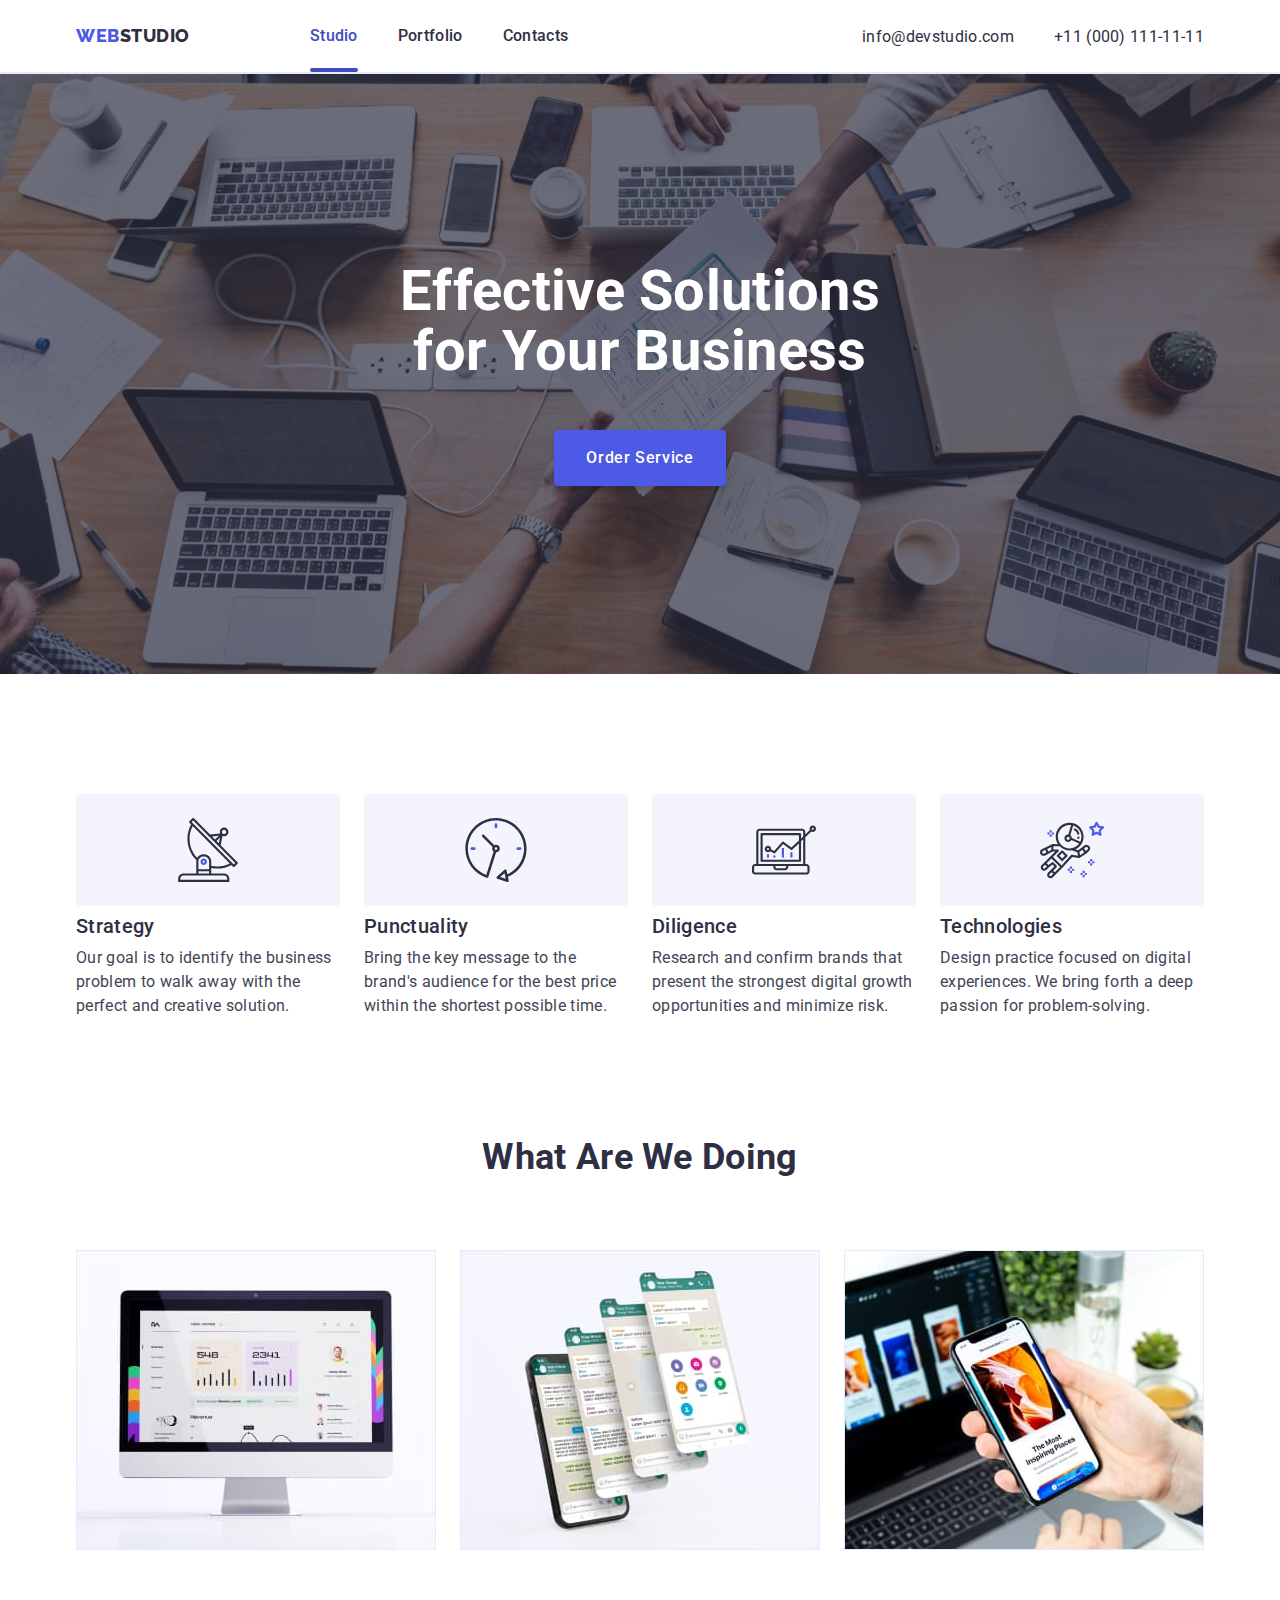
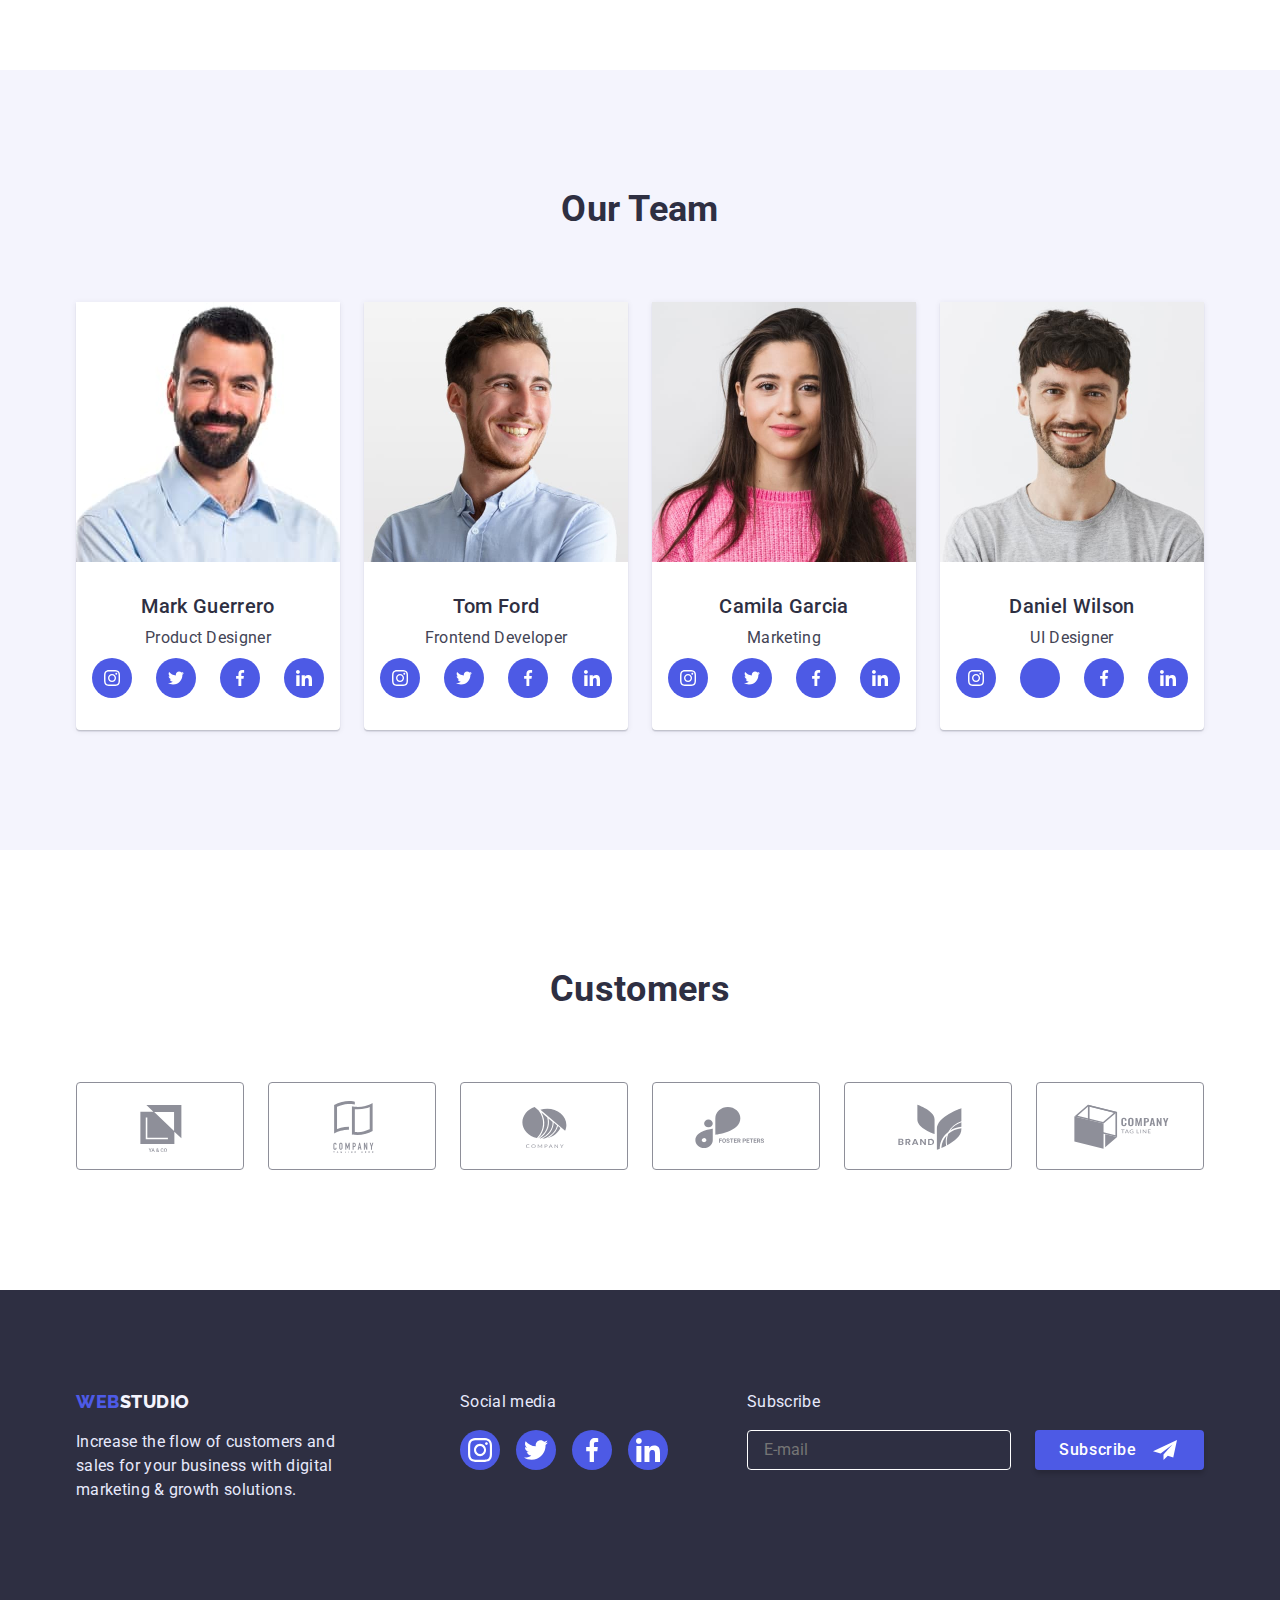
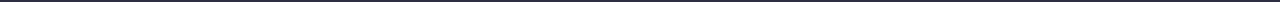
==== commit 11547851: "hw7-last" ====
--- a/index.html
+++ b/index.html
@@ -36,7 +36,7 @@
           </ul>
           <button type="button" class="mobile-button-open">
             <svg class="icon" width="32" height="22">
-              <use href="./images/icons.svg.svg#icon-burger"></use>
+              <use href="./images/icons.svg.svg#icon-menu-hamburger"></use>
             </svg>
           </button>
         </nav>
--- a/css/styles.css
+++ b/css/styles.css
@@ -100,10 +100,6 @@
 .container {
   padding-left: 15px;
   padding-right: 15px;
-  /* max-width: 396px;
-  margin-left: auto;
-  margin-right: auto; */
-  /* outline: solid 1px teal; */
 }
 
 /* Mobile adaptive container ===================================================*/
@@ -302,7 +298,9 @@
     background-color: var(--sucsess-color);
   }
 }
-
+.social-buttons-mobile > .icon {
+  fill: #ffffff;
+}
 .social-buttons > .icon {
   fill: #ffffff;
 }
@@ -338,7 +336,7 @@
       rgba(46, 47, 66, 0.7),
       rgba(46, 47, 66, 0.7)
     ),
-    url(../images/hero-image-mob.jpg);
+    url(./images/people-office\ 1-mobile.jpg);
   background-color: var(--dark-color);
   background-position: center;
   background-repeat: no-repeat;
@@ -354,7 +352,7 @@
         rgba(46, 47, 66, 0.7),
         rgba(46, 47, 66, 0.7)
       ),
-      url(../images/hero-image-mob@2x.jpg);
+      url(../images/people-office\ 1-mobile-2x.jpg);
   }
 }
 
@@ -1142,7 +1140,7 @@
         rgba(46, 47, 66, 0.7),
         rgba(46, 47, 66, 0.7)
       ),
-      url(../images/hero-image-tablet.jpg);
+      url(../images/people-office\ 1-tablet.jpg);
     background-color: var(--dark-color);
   }
 
@@ -1154,7 +1152,7 @@
           rgba(46, 47, 66, 0.7),
           rgba(46, 47, 66, 0.7)
         ),
-        url(../images/hero-image-tablet@2x.jpg);
+        url(../images/tablet-2x.jpg);
     }
   }
 
@@ -1320,7 +1318,7 @@
         rgba(46, 47, 66, 0.7),
         rgba(46, 47, 66, 0.7)
       ),
-      url(../images/hero-image-desk.jpg);
+      url(../images/people-office\ 1.jpg);
     background-color: var(--dark-color);
   }
 
@@ -1332,7 +1330,7 @@
           rgba(46, 47, 66, 0.7),
           rgba(46, 47, 66, 0.7)
         ),
-        url(../images/hero-image-desk@2x.jpg);
+        url(../images/people-office\ 1-2x.jpg);
     }
   }
 
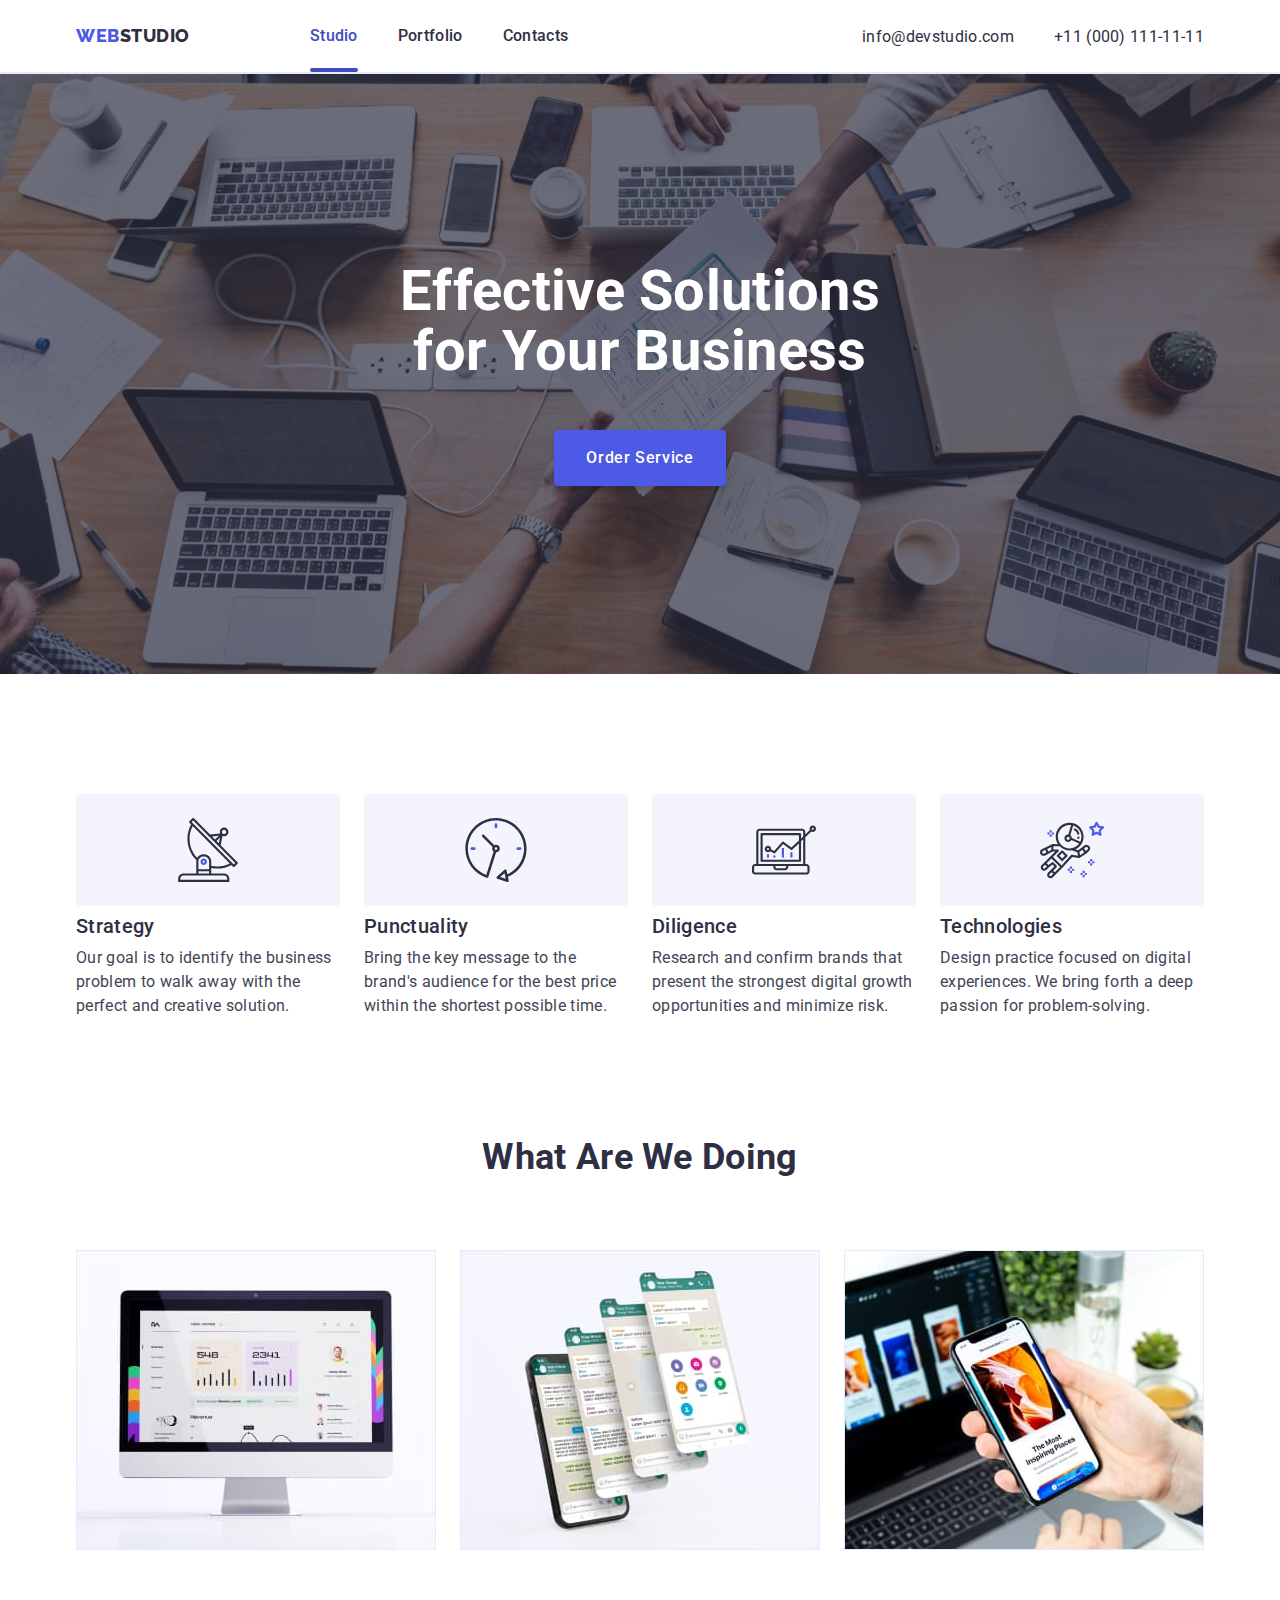
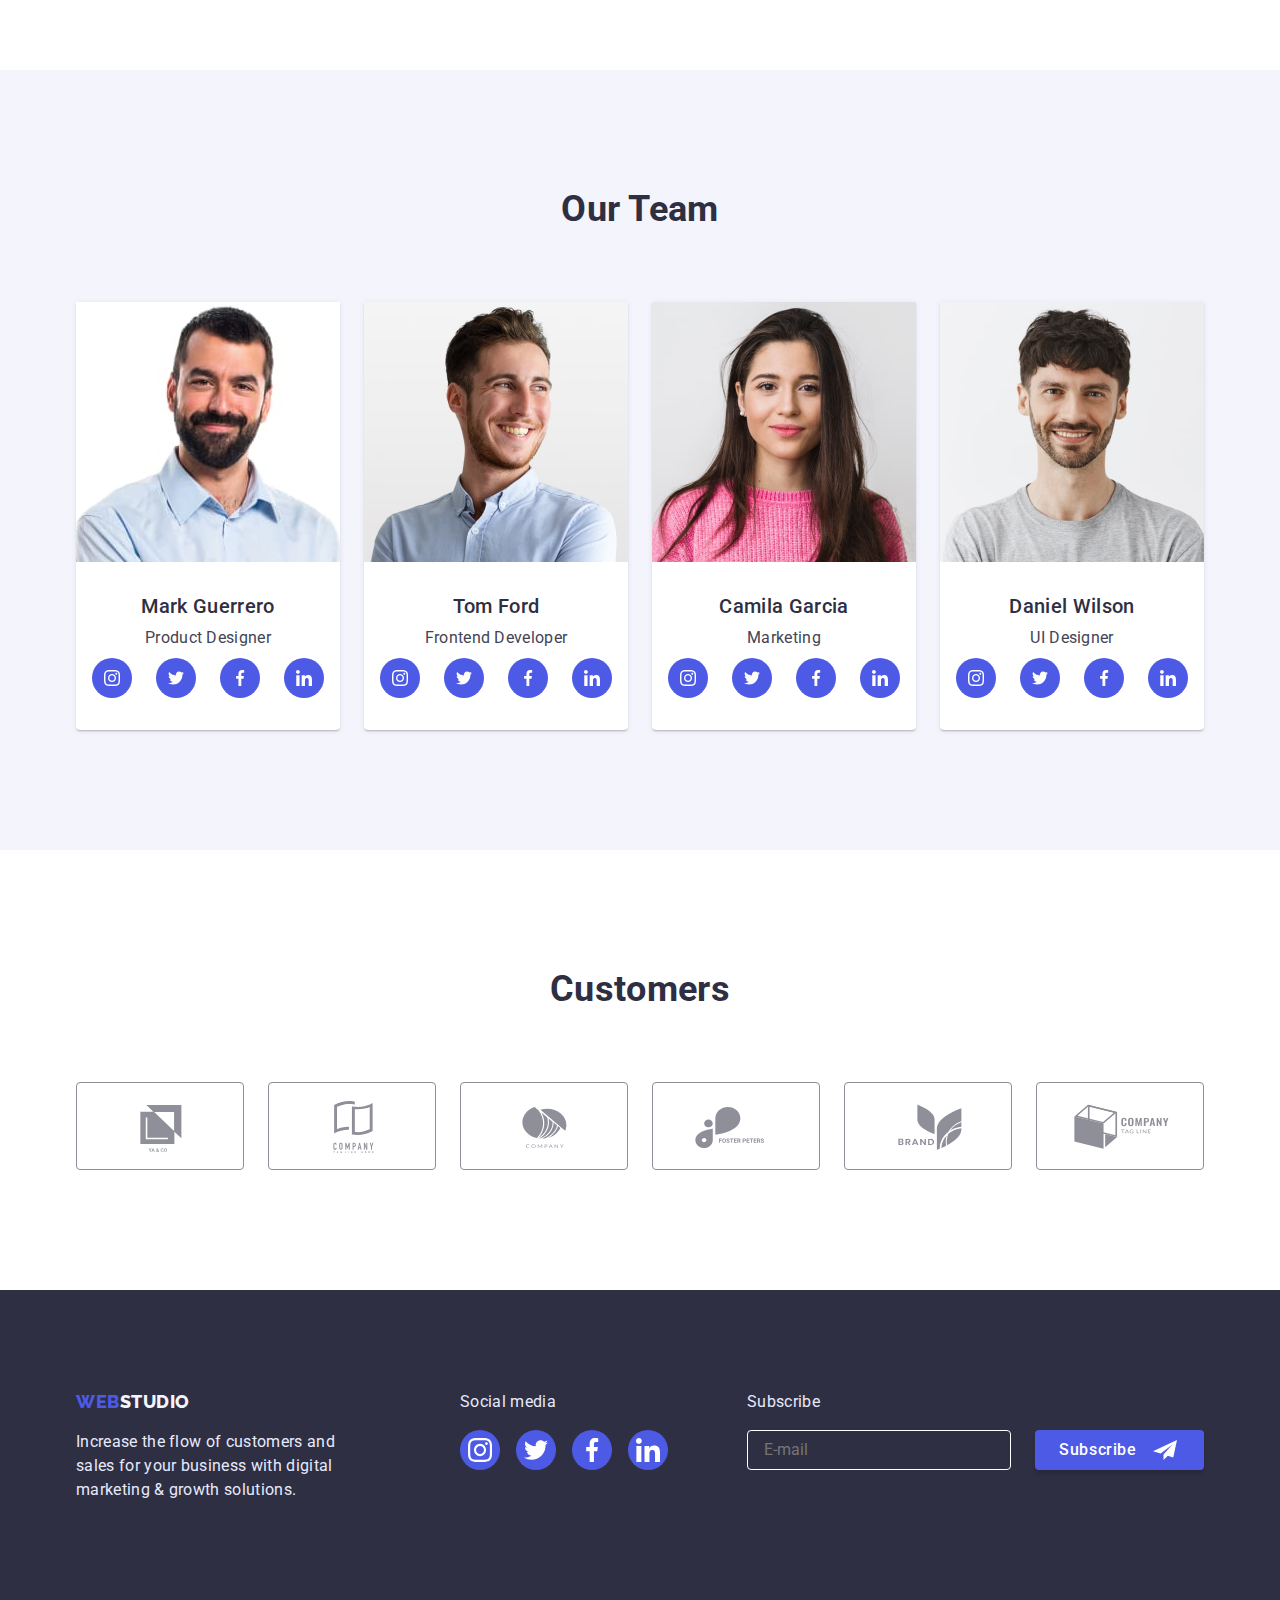
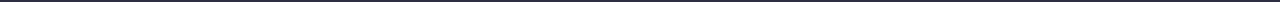
==== commit d73771ed: ",jkn" ====
--- a/index.html
+++ b/index.html
@@ -392,7 +392,7 @@
                   <li class="social-buttons-item">
                     <a class="social-buttons link" href=""
                       ><svg class="icon" width="16" height="16">
-                        <use href="./images/icons.svg.svg#icon-twitte1"></use>
+                        <use href="./images/icons.svg.svg#icon-twitter-1"></use>
                       </svg>
                     </a>
                   </li>
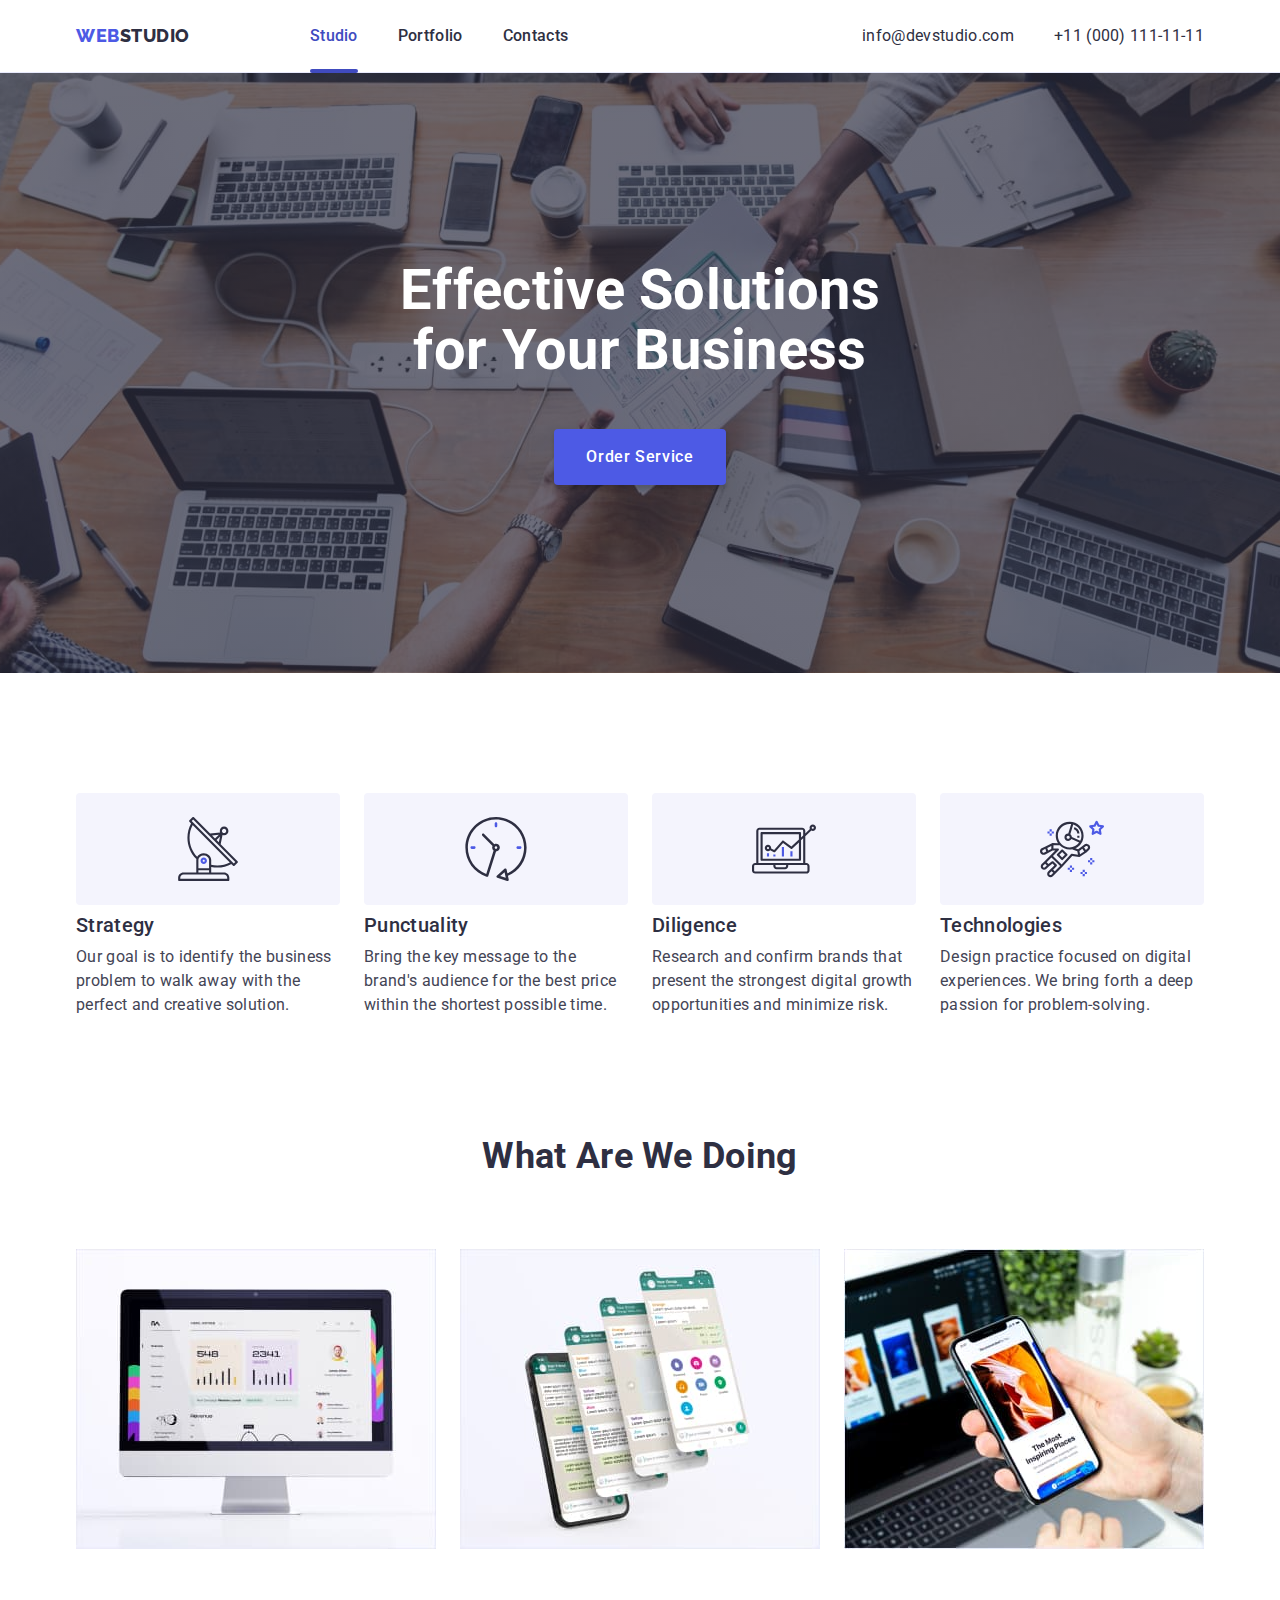
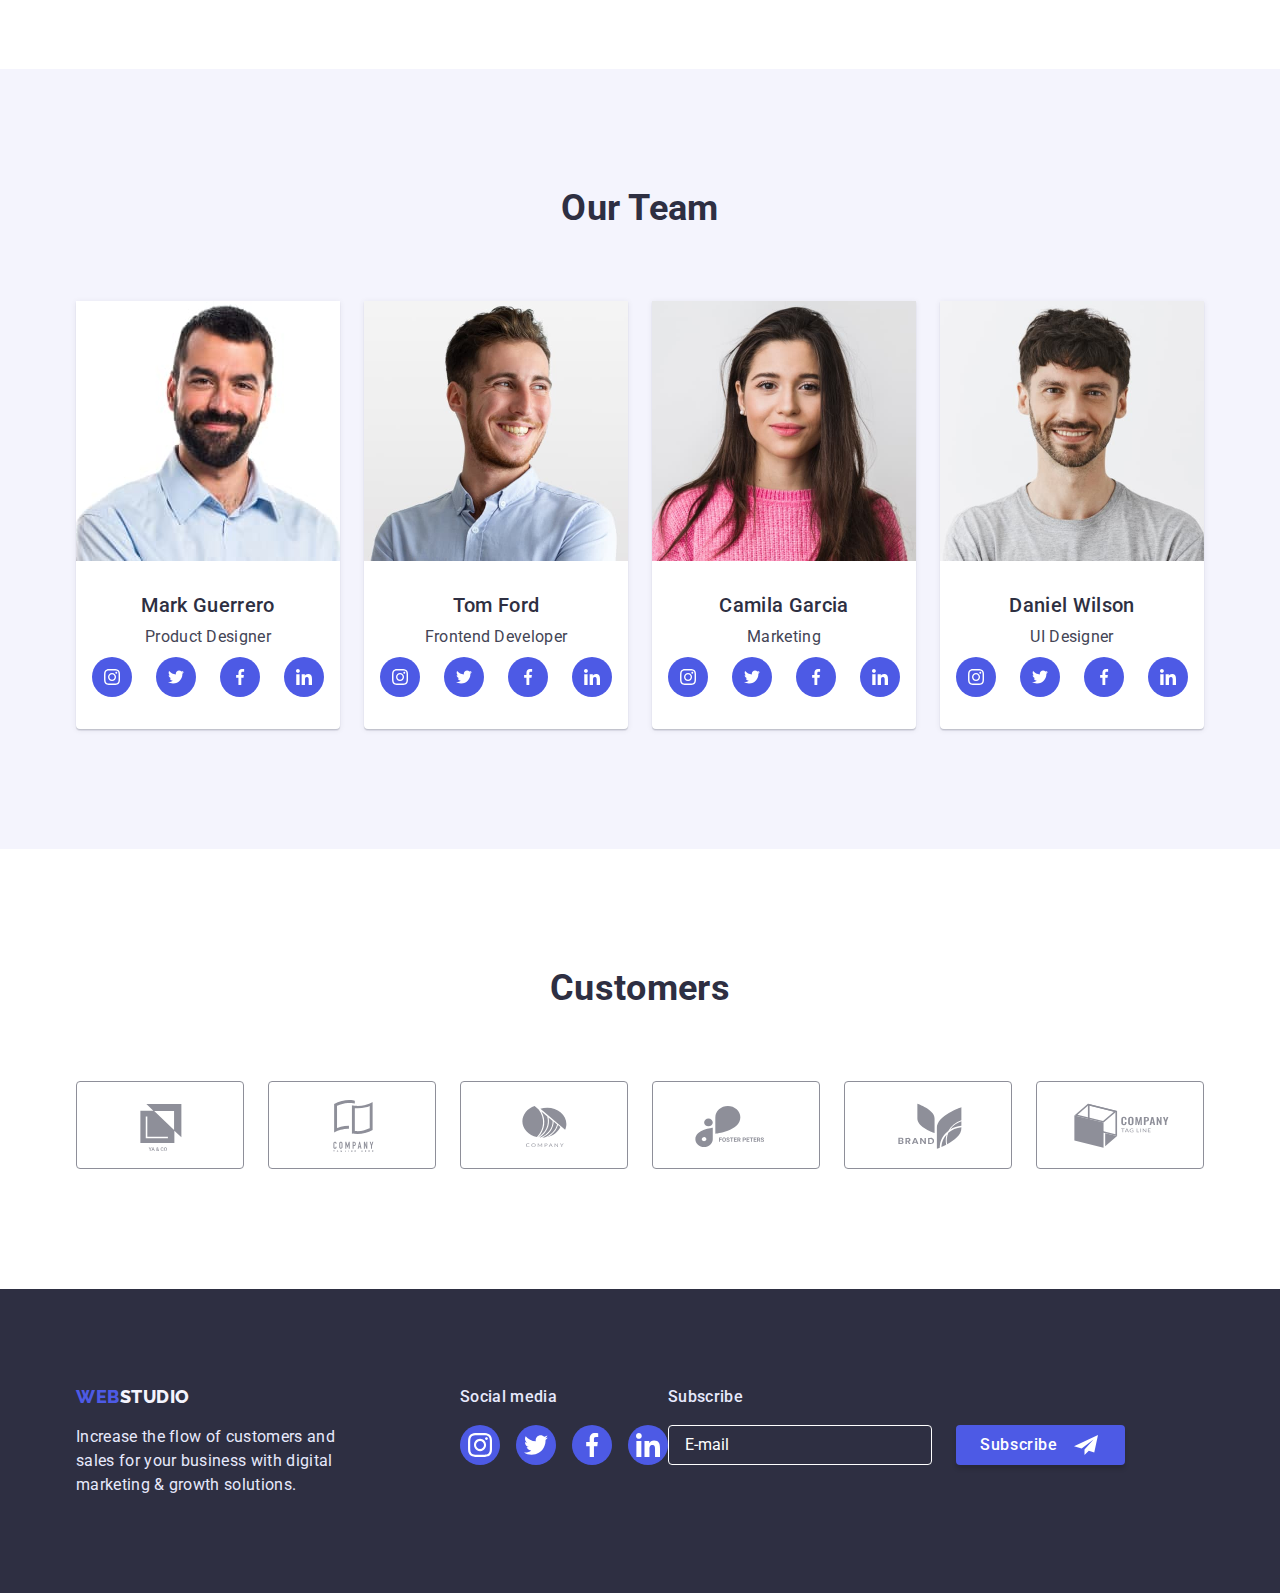
==== commit fccec7d1: "livxj" ====
--- a/index.html
+++ b/index.html
@@ -473,7 +473,7 @@
     </main>
     <!-- Footer -->
     <footer class="footer-section">
-      <div class="container">
+      <div class="container footer-container">
         <div class="slogan-part">
           <a class="logo-main link" href="./index.html"
             >Web<span class="logo-tertiary">Studio</span></a
@@ -516,25 +516,28 @@
             </li>
           </ul>
         </div>
-        <form class="footer-form">
-          <label class="visually-hidden" for="footer-email">Subscribe</label>
+        <div class="footer-subscribe">
           <p class="footer-form-label footer-text">Subscribe</p>
-          <div class="footer-form-block">
-            <input
-              class="input"
-              type="email"
-              name="email"
-              id="footer-email"
-              placeholder="E-mail"
-            />
-            <button class="button" type="submit">
-              Subscribe
-              <svg class="icon" width="24" height="24">
-                <use href="./images/icons.svg.svg#icon-Frame-3"></use>
-              </svg>
-            </button>
-          </div>
-        </form>
+          <form class="footer-form mob">
+            <label class="visually-hidden" for="footer-email">Subscribe</label>
+
+            <div class="footer-form-block">
+              <input
+                class="footer-form-input input"
+                type="email"
+                name="email"
+                id="footer-email"
+                placeholder="E-mail"
+              />
+              <button class="button" type="submit">
+                Subscribe
+                <svg class="icon" width="24" height="24">
+                  <use href="./images/icons.svg.svg#icon-Frame-3"></use>
+                </svg>
+              </button>
+            </div>
+          </form>
+        </div>
       </div>
     </footer>
     <!-- Modal Window -->
--- a/css/styles.css
+++ b/css/styles.css
@@ -127,7 +127,7 @@
   padding-top: 24px;
   padding-bottom: 22px;
 
-  border-bottom: 2px solid var(--accent-color);
+  border-bottom: 1px solid var(--accent-color);
   /* outline: solid 1px orange; */
 }
 
@@ -615,7 +615,7 @@
   background-color: var(--sucsess-color);
 }
 
-.footer-form {
+.footer-form .mob {
   display: flex;
   flex-direction: column;
   width: 100%;
@@ -644,7 +644,7 @@
 
 .footer-form .input:is(:focus) {
   outline: none;
-  border-color: var(--sucsess-color);
+  border-color: var(--white-color);
 }
 
 .footer-form-field .input::placeholder {
@@ -652,6 +652,10 @@
   line-height: 1.17;
   letter-spacing: 0.04em;
   color: var(--white-color);
+}
+
+.footer-form-input::placeholder {
+  color: #ffffff;
 }
 
 .footer-form-block > .button {
@@ -1081,11 +1085,6 @@
     justify-content: flex-end;
   }
 
-  .contacts .item {
-    height: 14px;
-    line-height: 1;
-  }
-
   .site-nav .link {
     display: block;
     padding-top: 24px;
@@ -1123,7 +1122,7 @@
 
     position: absolute;
     left: 0;
-    bottom: 0;
+    bottom: -1px;
 
     display: block;
     width: 100%;
@@ -1184,12 +1183,11 @@
   }
 
   /* Narrow Container */
-  @media screen and (max-width: 1199px) {
+  @media screen and (max-width: 1157px) {
     .team-section .container,
     .customers-section .container,
     .footer-section .container {
-      padding-left: 108px;
-      padding-right: 108px;
+      min-width: 582px;
     }
   }
 
@@ -1207,8 +1205,8 @@
   /* Tablet Footer Section -------------------------------------------------------*/
   .footer-section > .container {
     display: flex;
-    /* flex-direction: row; */
     flex-wrap: wrap;
+
     row-gap: 72px;
     align-items: flex-start;
   }
@@ -1225,6 +1223,7 @@
 
   .footer-text.media {
     text-align: left;
+    font-weight: 500;
   }
 
   .footer-media-block {
@@ -1233,12 +1232,14 @@
   }
 
   .footer-form {
-    display: block;
+    display: flex;
+    align-items: center;
     width: unset;
   }
 
   .footer-form-label {
     text-align: left;
+    font-weight: 500;
   }
 
   .footer-form .input {
@@ -1290,7 +1291,7 @@
 
 /* ============================================================================ */
 /* Desktop adaptive container ===================================================*/
-@media screen and (min-width: 1200px) {
+@media screen and (min-width: 1158px) {
   .container {
     width: calc(1128px + 2 * 15px);
   }
@@ -1403,8 +1404,9 @@
 
   /* Desktop - Footer Section --------------------------------------------------------- */
   .footer-section {
-    padding-top: 100px;
-    padding-bottom: 100px;
+    display: flex;
+    flex-wrap: nowrap;
+    align-items: baseline;
   }
 
   .footer-section > .container {
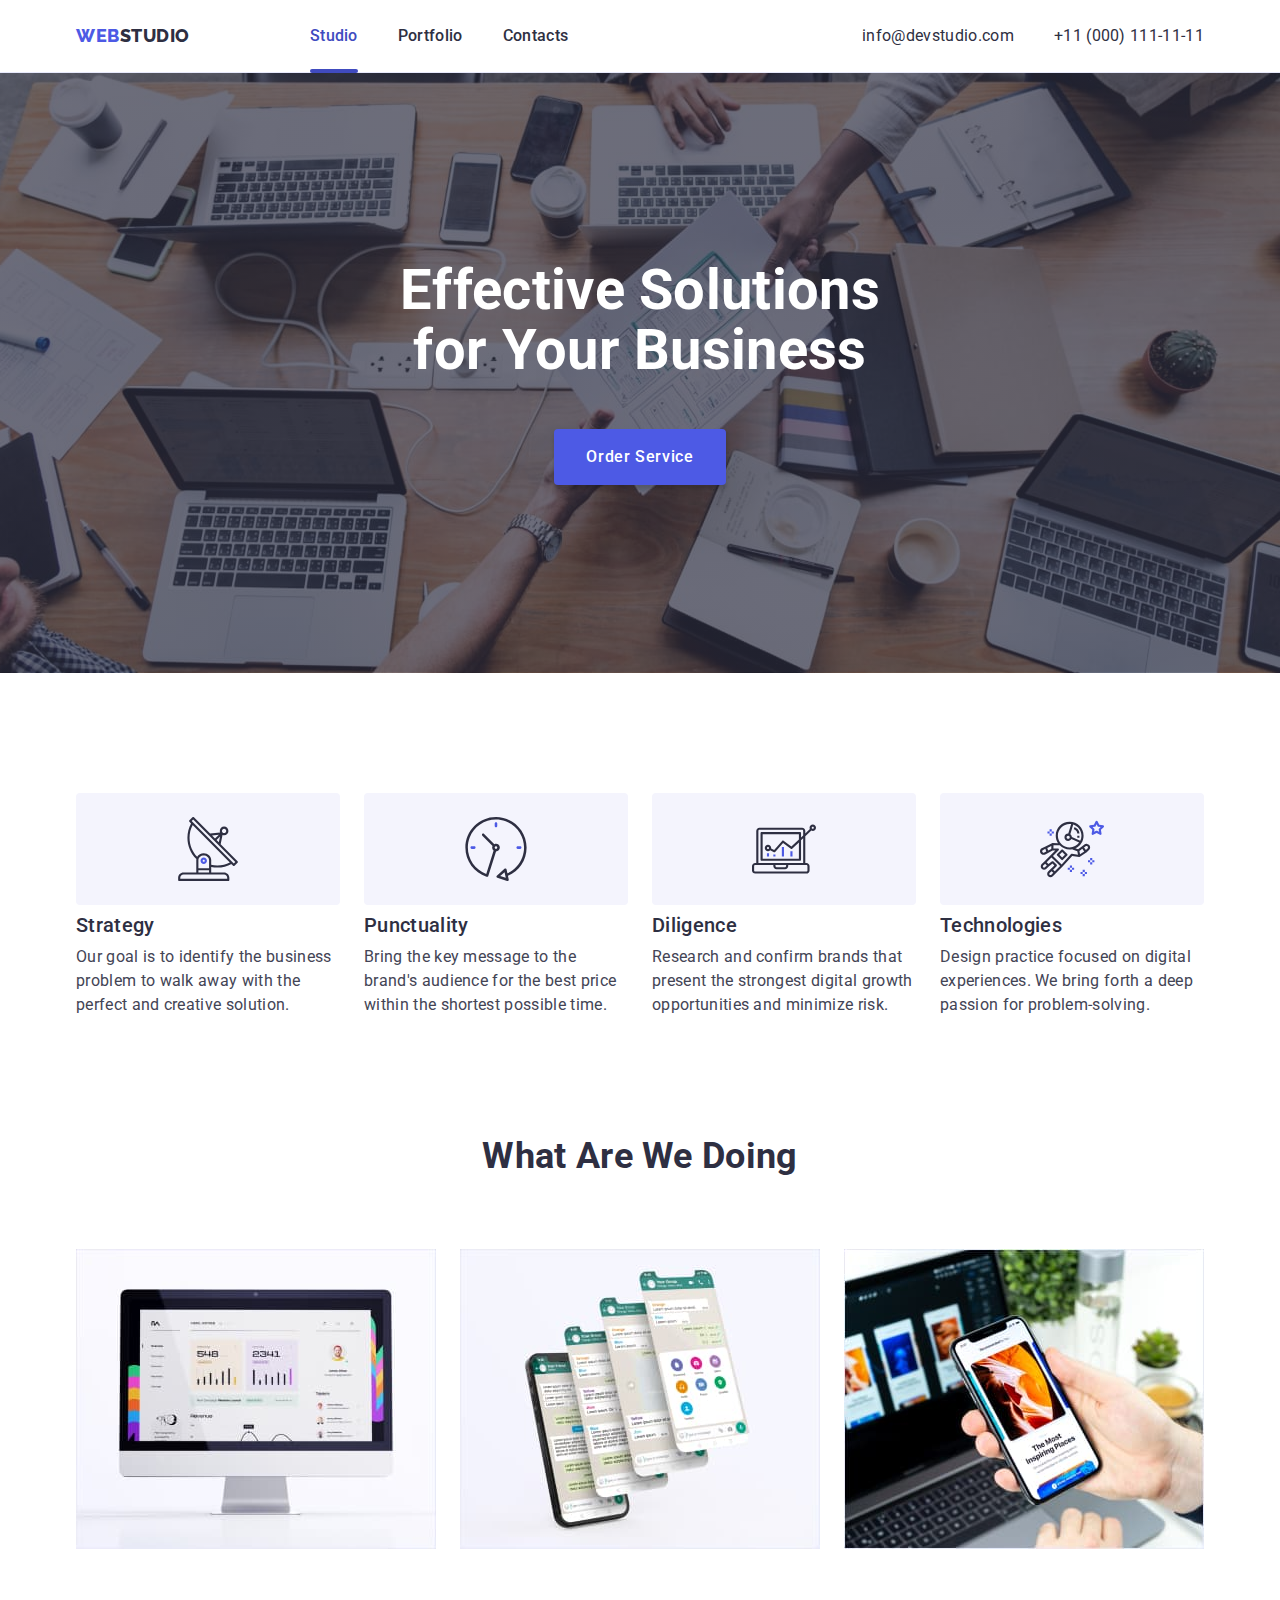
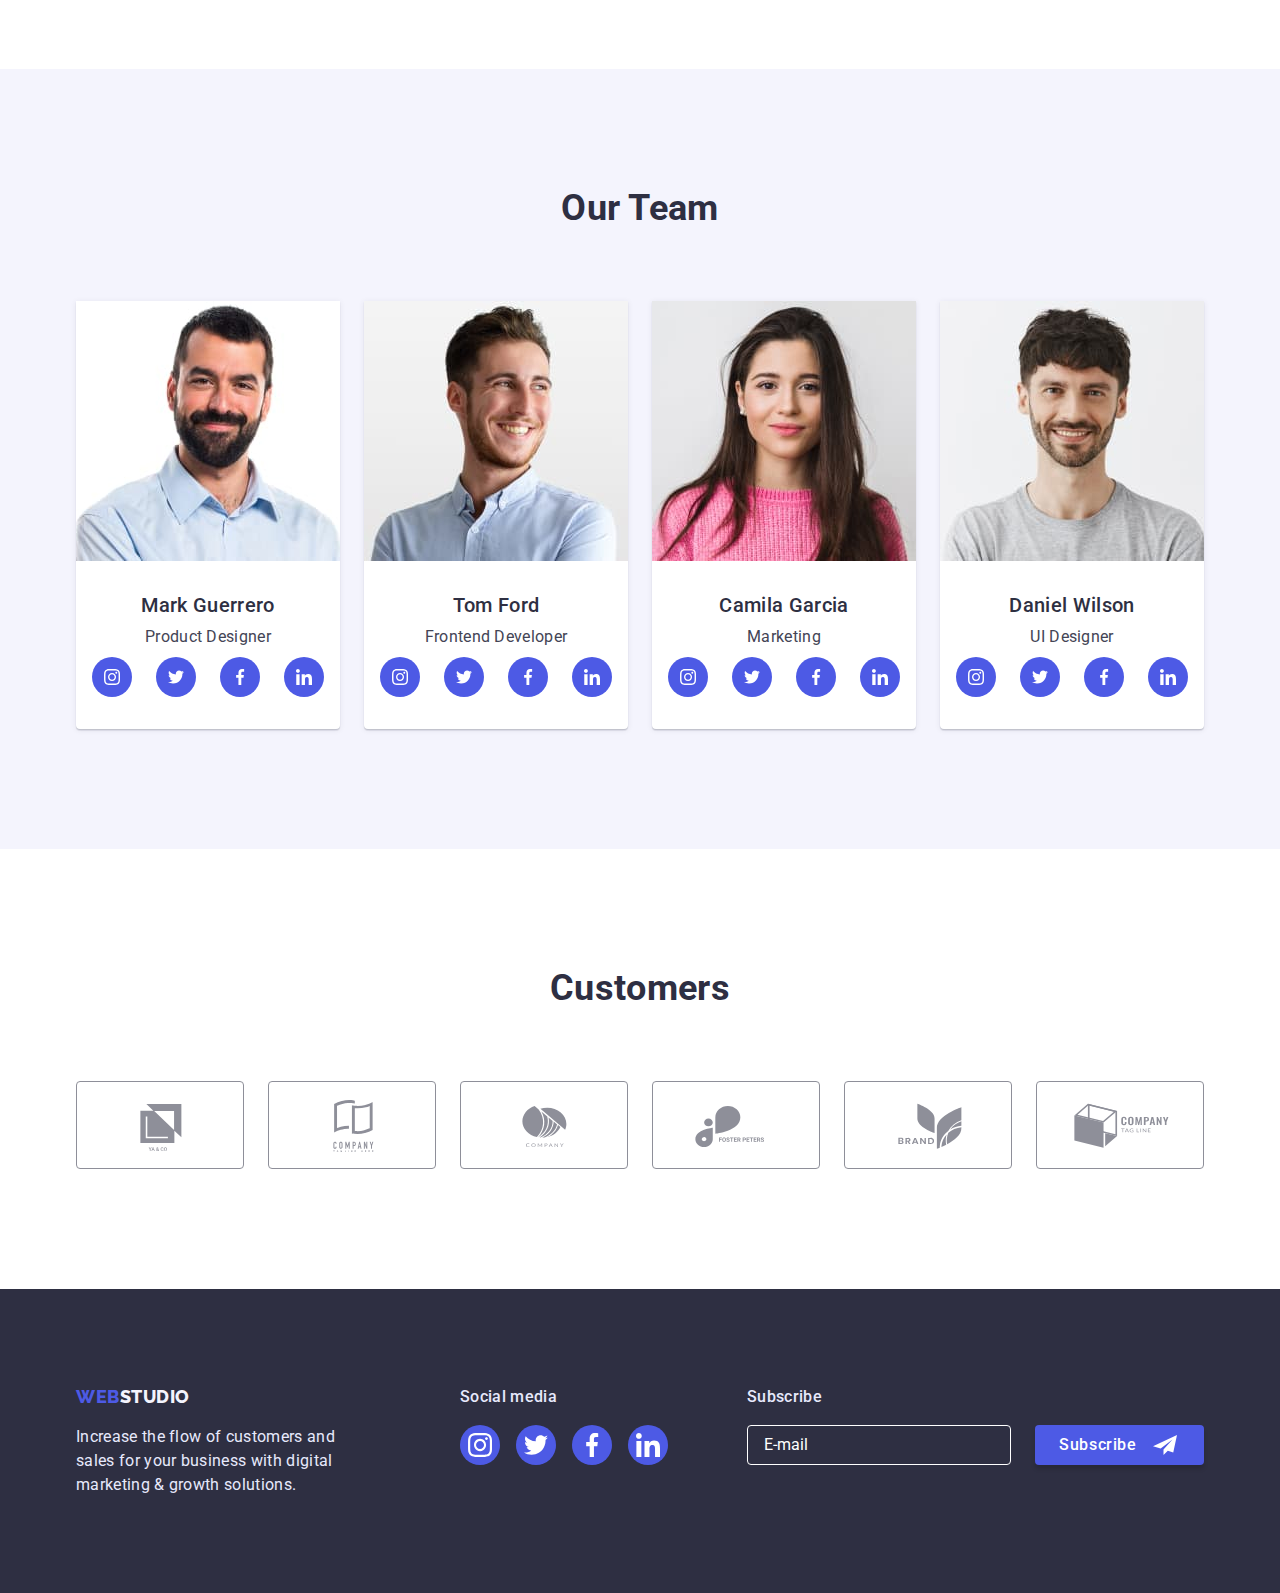
==== commit 29bf7e54: "m,jb" ====
--- a/index.html
+++ b/index.html
@@ -35,8 +35,10 @@
             <li class="item"><a href="" class="link">Contacts</a></li>
           </ul>
           <button type="button" class="mobile-button-open">
-            <svg class="icon" width="32" height="22">
-              <use href="./images/icons.svg.svg#icon-menu-hamburger"></use>
+            <svg class="icon-charm_menu-hamburger" width="32" height="22">
+              <use
+                href="./images/icons.svg.svg#icon-charm_menu-hamburger"
+              ></use>
             </svg>
           </button>
         </nav>
@@ -195,7 +197,7 @@
           <ul class="list services-list">
             <li class="item">
               <img
-                srcset="./images/img1-2x.jpg 2x"
+                srcset="./images/img1.jpg 1x, ./images/img1-2x.jpg 2x"
                 src="./images/img1.jpg"
                 width="360"
                 alt="iMac Computer"
@@ -203,7 +205,7 @@
             </li>
             <li class="item">
               <img
-                srcset="./images/img 2-2x.jpg 2x"
+                srcset="./images/img2.jpg 1x, ./images/img_2-2x.jpg 2x"
                 src="./images/img2.jpg"
                 width="360"
                 alt="Phone Messenger Pages"
@@ -211,7 +213,7 @@
             </li>
             <li class="item">
               <img
-                srcset="./images/img 3-2x.jpg 2x"
+                srcset="./images/img3.jpg 1x, ./images/img_3-2x.jpg 2x"
                 src="./images/img3.jpg"
                 width="360"
                 alt="Phone Web Design"
@@ -227,7 +229,7 @@
           <ul class="card-set list">
             <li class="card">
               <img
-                srcset="./images/img-2x.jpg 2x"
+                srcset="./images/img.jpg 1x, ./images/img-2x.jpg 2x"
                 src="./images/img.jpg"
                 width="264"
                 alt="Mark Guerrero Photo"
@@ -275,7 +277,7 @@
             </li>
             <li class="card">
               <img
-                srcset="./images/imgn-2x.jpg"
+                srcset="./images/imgn.jpg 1x, ./images/imgn-2x.jpg 2x"
                 src="./images/imgn.jpg"
                 width="264"
                 alt="Tom Ford Photo"
@@ -323,7 +325,7 @@
             </li>
             <li class="card">
               <img
-                srcset="./images/imgk-2x.jpg"
+                srcset="./images/imgk.jpg 1x, ./images/imgk-2x.jpg 2x"
                 src="./images/imgk.jpg"
                 width="264"
                 alt="Camila Garcia Photo"
@@ -371,7 +373,7 @@
             </li>
             <li class="card">
               <img
-                srcset="./images/imgj-2x.jpg"
+                srcset="./images/imgj.jpg 1x, ./images/imgj-2x.jpg 2x"
                 src="./images/imgj.jpg"
                 width="264"
                 alt="Daniel Wilson Photo"
--- a/css/styles.css
+++ b/css/styles.css
@@ -161,6 +161,10 @@
     background-color: transparent;
   }
 
+  .icon-charm_menu-hamburger {
+    stroke: #2e2f42;
+  }
+
   /* Mobile Menu */
   .mobile-menu {
     position: fixed;
@@ -252,7 +256,7 @@
     display: block;
     margin-bottom: 40px;
     font-weight: 700;
-    font-size: 36px;
+    font-size: 26px;
     line-height: 1.11;
     color: var(--primary-brand-color);
   }
@@ -434,8 +438,7 @@
 
 @media screen and (max-width: 767px) {
   .team-section > .container {
-    padding-left: 82px;
-    padding-right: 82px;
+    max-width: 294px;
   }
 }
 
@@ -726,7 +729,7 @@
 
   padding: 72px 24px 24px;
 
-  min-width: 392px;
+  min-width: 320px;
 
   box-shadow: 0px 1px 1px rgba(0, 0, 0, 0.14), 0px 1px 3px rgba(0, 0, 0, 0.12),
     0px 2px 1px rgba(0, 0, 0, 0.2);
@@ -1187,7 +1190,7 @@
     .team-section .container,
     .customers-section .container,
     .footer-section .container {
-      min-width: 582px;
+      max-width: 582px;
     }
   }
 
@@ -1413,6 +1416,10 @@
     align-items: stretch;
   }
 
+  .footer-subscribe {
+    margin-left: auto;
+  }
+
   .footer-media-block {
     margin-left: 120px;
   }
